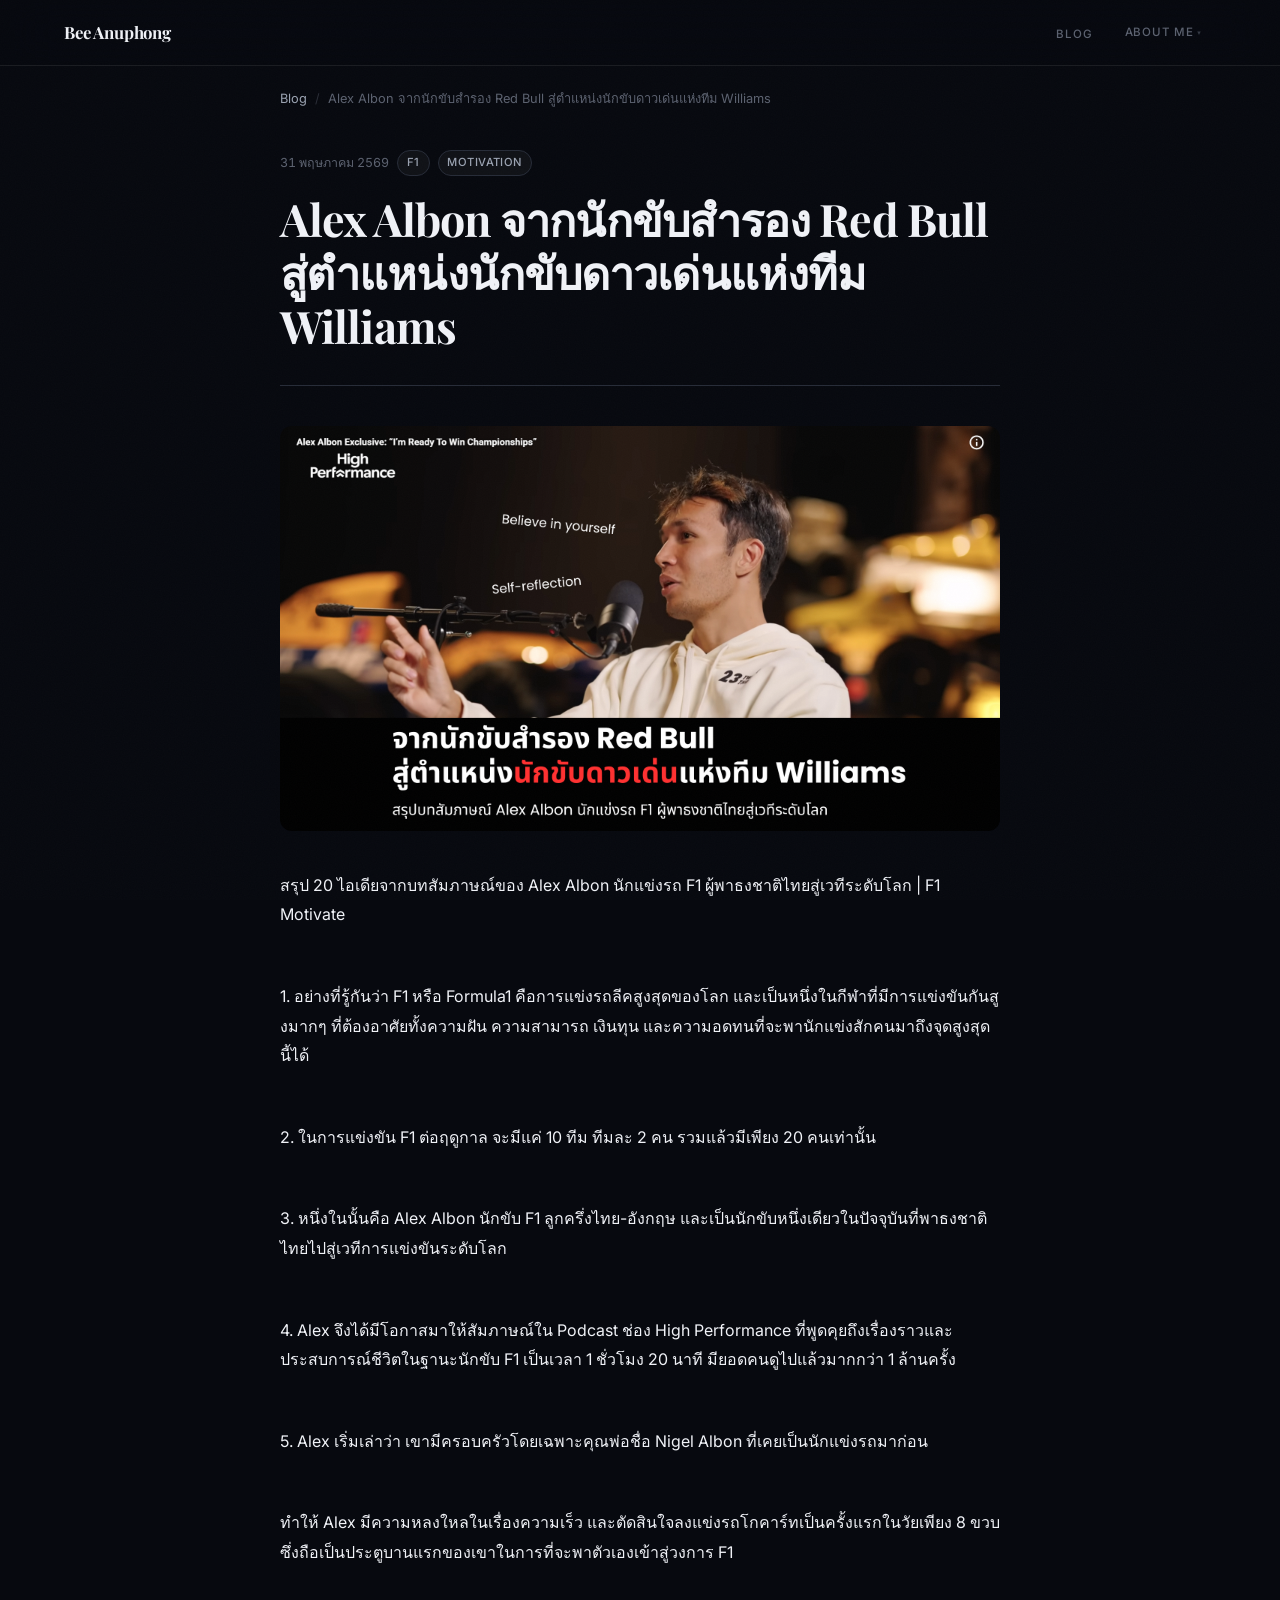
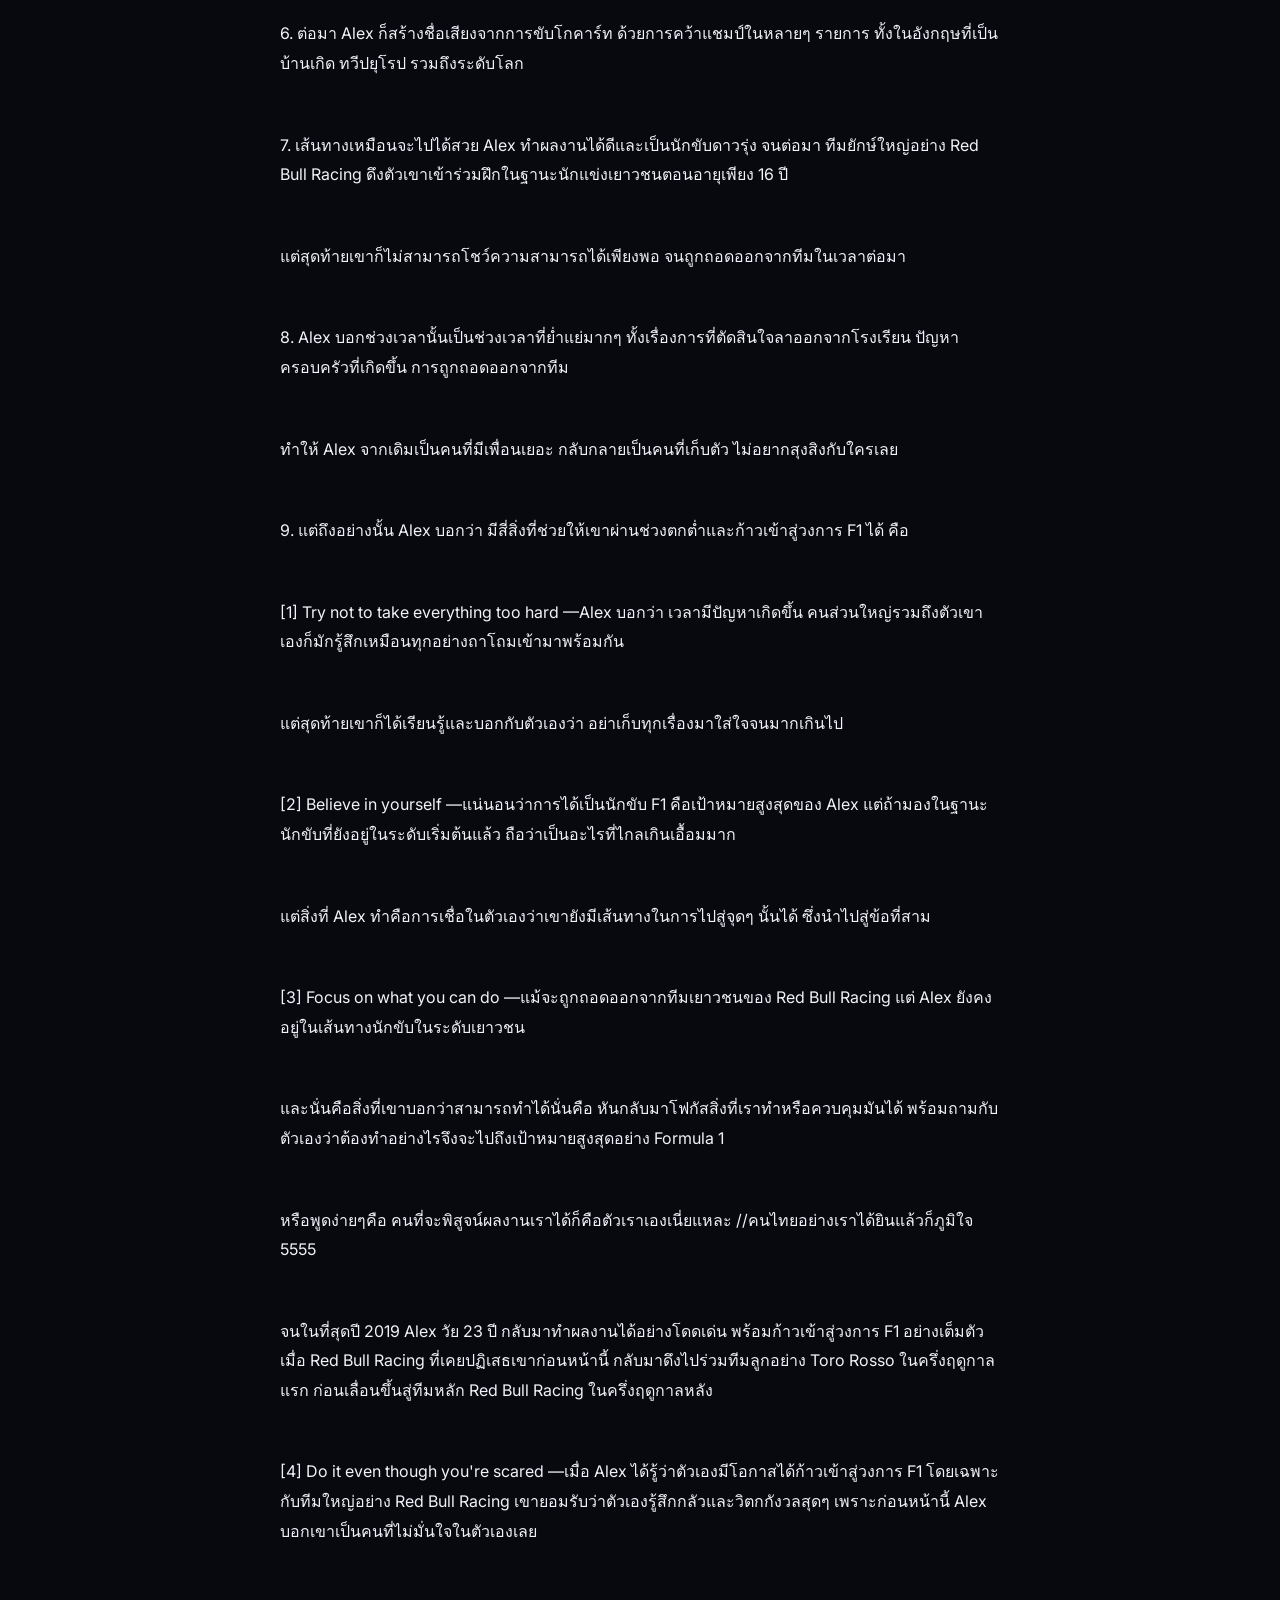
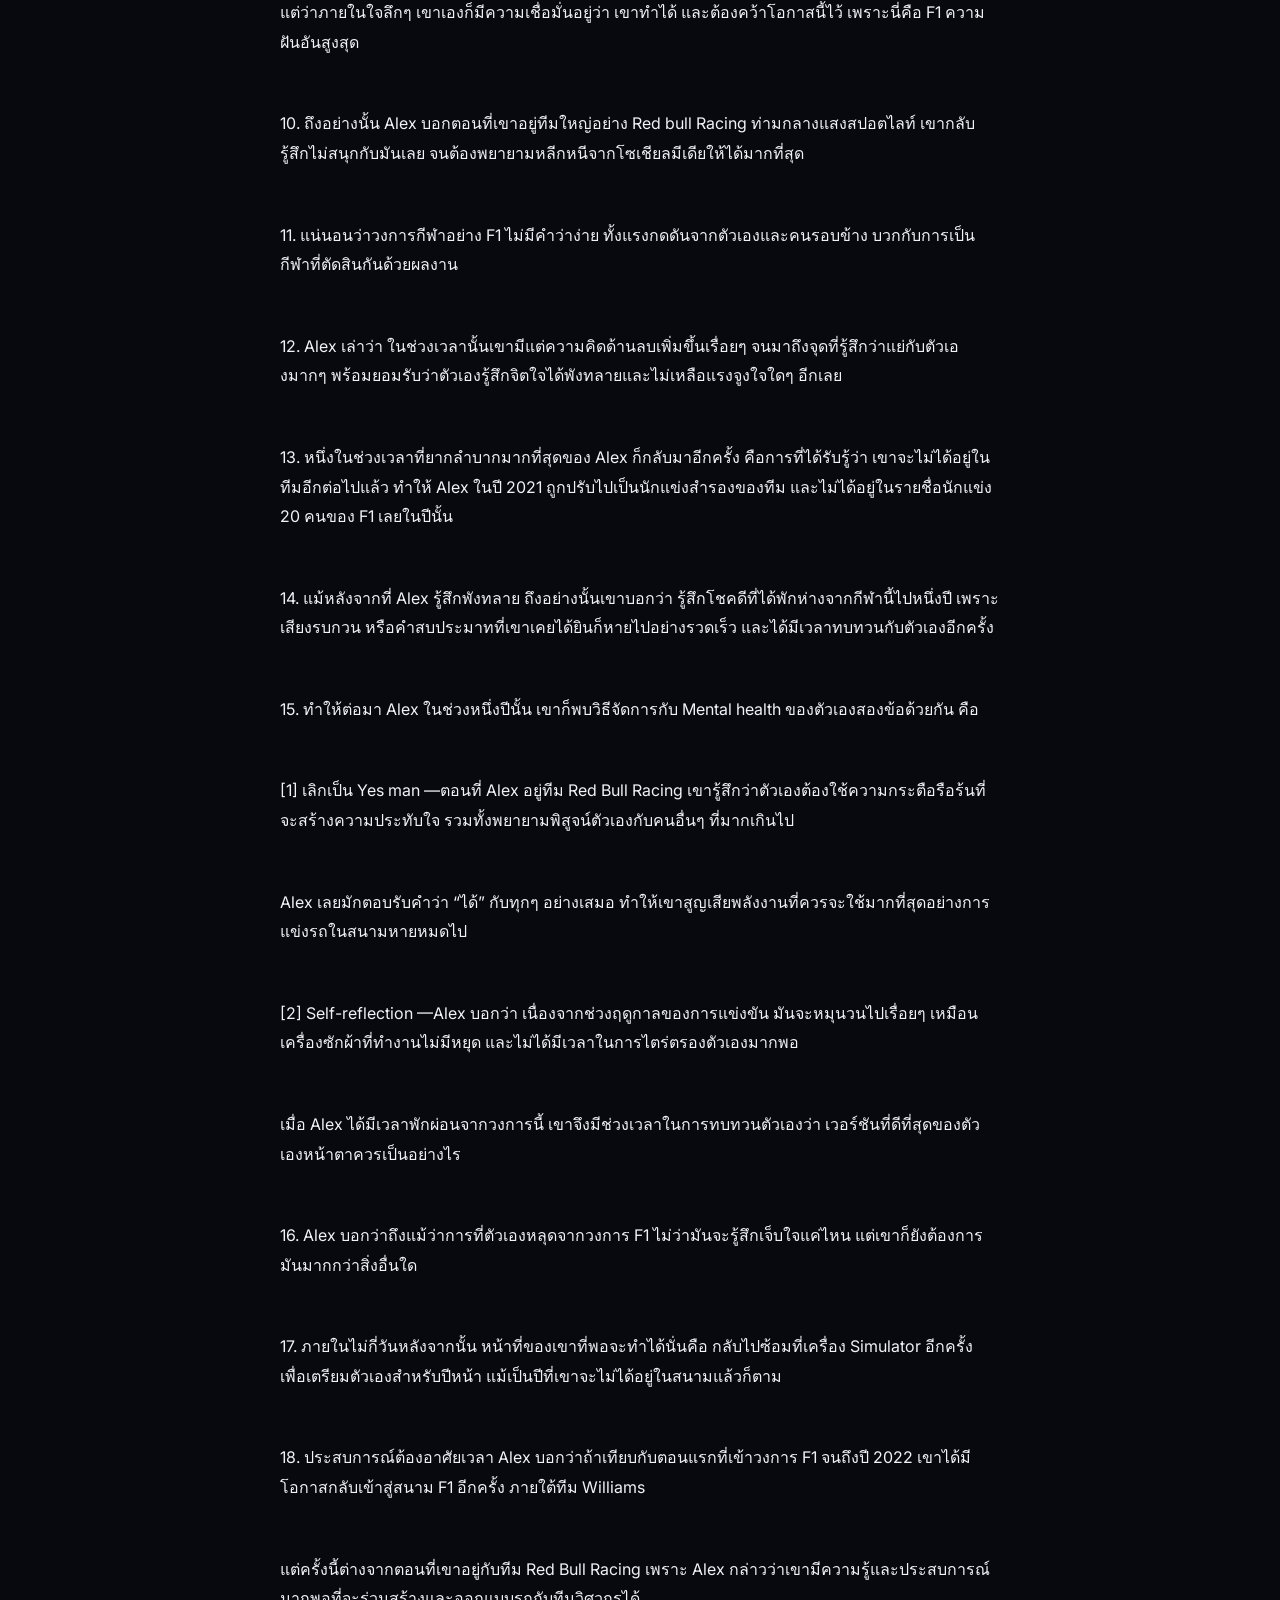
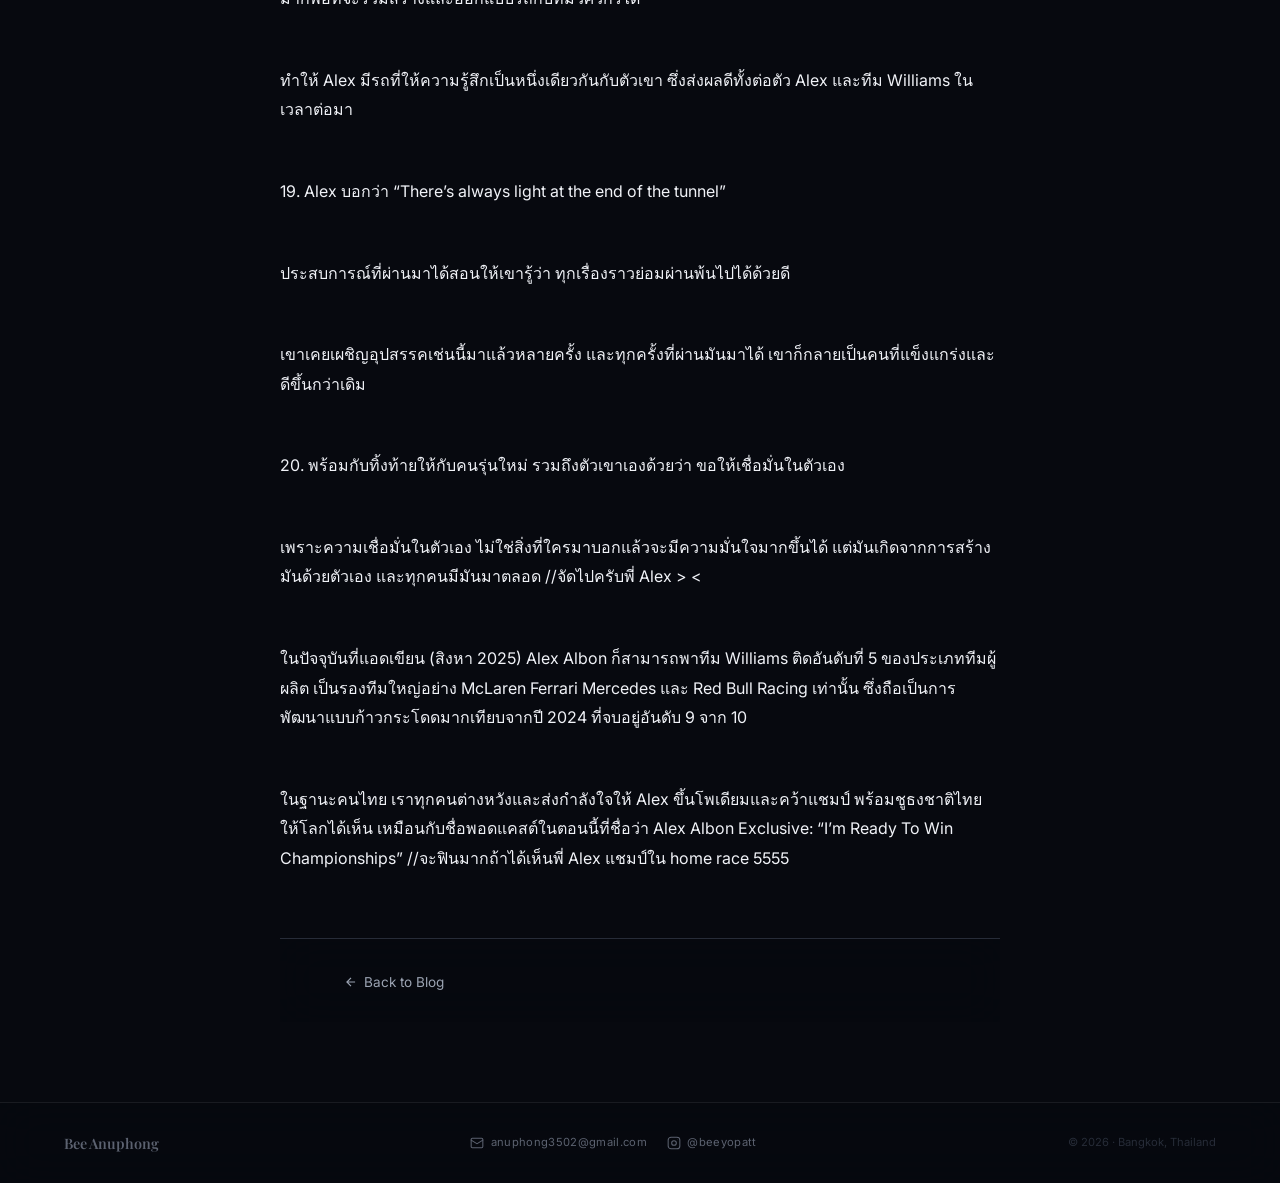
==== blog/alex-f1-motivation/index.html @ 3aa3c9b5 "Fix pull quote blocks missing from static blog pages (#116) build.js renderBlocks() had no 'pullquot" ====
<!DOCTYPE html>
<html lang="th">
<head>
<meta charset="UTF-8">
<meta name="viewport" content="width=device-width, initial-scale=1.0">
<title>Alex Albon จากนักขับสำรอง Red Bull สู่ตำแหน่งนักขับดาวเด่นแห่งทีม Williams — Bee Anuphong</title>
<link rel="canonical" href="https://beeanuphong.com/blog/alex-f1-motivation/">
<meta name="description" content="สรุป 20 ไอเดียจากบทสัมภาษณ์ของ Alex Albon นักแข่งรถ F1 ผู้พาธงชาติไทยสู่เวทีระดับโลก | F1 Motivate">
<meta name="author" content="Bee Anuphong">
<link rel="icon" type="image/svg+xml" href="../../favicon.svg">
<!-- Open Graph -->
<meta property="og:type" content="article">
<meta property="og:title" content="Alex Albon จากนักขับสำรอง Red Bull สู่ตำแหน่งนักขับดาวเด่นแห่งทีม Williams">
<meta property="og:description" content="สรุป 20 ไอเดียจากบทสัมภาษณ์ของ Alex Albon นักแข่งรถ F1 ผู้พาธงชาติไทยสู่เวทีระดับโลก | F1 Motivate">
<meta property="og:image" content="https://beeanuphong.com/images/blog/blog-mpy5514upgb9.png">
<meta property="og:url" content="https://beeanuphong.com/blog/alex-f1-motivation/">
<meta property="og:locale" content="th_TH">
<meta property="article:published_time" content="2026-05-31T14:29:37.810Z">
<meta property="article:modified_time" content="2026-06-03T15:24:00.334Z">
<!-- Twitter Card -->
<meta name="twitter:card" content="summary_large_image">
<meta name="twitter:title" content="Alex Albon จากนักขับสำรอง Red Bull สู่ตำแหน่งนักขับดาวเด่นแห่งทีม Williams">
<meta name="twitter:description" content="สรุป 20 ไอเดียจากบทสัมภาษณ์ของ Alex Albon นักแข่งรถ F1 ผู้พาธงชาติไทยสู่เวทีระดับโลก | F1 Motivate">
<meta name="twitter:image" content="https://beeanuphong.com/images/blog/blog-mpy5514upgb9.png">
<!-- Fonts -->
<link rel="preconnect" href="https://fonts.googleapis.com">
<link rel="preconnect" href="https://fonts.gstatic.com" crossorigin>
<link href="https://fonts.googleapis.com/css2?family=Playfair+Display:ital,wght@0,600;0,700;1,600&family=Inter:wght@300;400;500;600;700&display=swap" rel="stylesheet">
<link rel="stylesheet" href="../../style.css">
<style>
#post-page { min-height: calc(100vh - 66px); padding: 5.5rem 2rem 5rem; }
.post-wrap { max-width: 720px; margin: 0 auto; }
.post-breadcrumb { display:flex; align-items:center; gap:0.5rem; margin-bottom:2.5rem; font-size:0.8rem; color:var(--muted); min-width:0; }
.post-breadcrumb a { color:var(--sub); text-decoration:none; transition:color 0.2s; white-space:nowrap; }
.post-breadcrumb a:hover { color:var(--text); }
.post-breadcrumb-sep { opacity:0.4; flex-shrink:0; }
.post-breadcrumb > span:not(.post-breadcrumb-sep) { overflow:hidden; text-overflow:ellipsis; white-space:nowrap; min-width:0; }
.post-header { margin-bottom:2.5rem; }
.post-meta-row { display:flex; align-items:center; flex-wrap:wrap; gap:0.5rem; margin-bottom:1rem; }
.post-date { font-size:0.78rem; color:var(--muted); font-variant-numeric:tabular-nums; }
.post-tag { display:inline-block; font-size:0.7rem; font-weight:500; padding:0.15rem 0.55rem; border-radius:100px; background:var(--glass); border:1px solid var(--dim); color:var(--sub); letter-spacing:0.04em; text-transform:uppercase; }
.post-title { font-family:var(--serif); font-size:clamp(1.8rem,5vw,2.8rem); font-weight:700; color:var(--text); letter-spacing:-0.02em; line-height:1.2; }
.post-header-divider { margin-top:2rem; height:1px; background:var(--dim); }
.post-body { font-size:1rem; line-height:1.85; color:var(--text); }
.post-body > * + * { margin-top:1.4em; }
.post-body h1 { font-family:var(--serif); font-size:clamp(1.9rem,5vw,2.4rem); font-weight:700; color:var(--text); letter-spacing:-0.03em; line-height:1.2; margin-top:2.5em; }
.post-body h2 { font-family:var(--serif); font-size:1.6rem; font-weight:700; color:var(--text); letter-spacing:-0.02em; line-height:1.25; margin-top:2.5em; }
.post-body h3 { font-family:var(--serif); font-size:1.25rem; font-weight:600; color:var(--text); letter-spacing:-0.01em; line-height:1.3; margin-top:2em; }
.post-body h4 { font-family:var(--sans); font-size:0.8rem; font-weight:600; color:var(--sub); text-transform:uppercase; letter-spacing:0.08em; margin-top:1.8em; }
.post-body p { color:var(--text); }
.post-body a { color:var(--teal); text-decoration:underline; text-underline-offset:3px; }
.post-body a:hover { color:var(--text); }
.post-body strong,.post-body b { font-weight:600; color:var(--text); }
.post-body em,.post-body i { font-style:italic; color:var(--sub); }
.post-body code { font-family:'Courier New','Fira Code',monospace; font-size:0.85em; padding:0.15em 0.4em; border-radius:4px; background:rgba(255,255,255,0.07); color:var(--teal); border:1px solid var(--dim); }
.post-body ul,.post-body ol { padding-left:1.6em; color:var(--text); }
.post-body li+li { margin-top:0.35em; }
.post-body ul li { list-style:disc; }
.post-body ol li { list-style:decimal; }
.post-body blockquote { border-left:3px solid var(--text); padding:0.25rem 0 0.25rem 1rem; margin:1em 0; color:var(--text); font-style:normal; font-size:1.05rem; background:transparent; }
.post-body blockquote p { margin:0; }
.post-body blockquote cite { display:block; margin-top:0.4rem; font-size:0.82rem; font-style:italic; color:var(--muted); }
.post-body pre { background:rgba(255,255,255,0.05); border:none; border-radius:4px; padding:14px 16px; overflow-x:auto; margin:1em 0; }
.post-body pre code { background:none; border:none; padding:0; font-family:'SF Mono','Monaco','Menlo','Consolas','Courier New',monospace; font-size:0.875rem; line-height:1.55; color:#e6edf3; }
.post-body hr.post-delimiter { border:none; text-align:center; margin:2.5em 0; color:var(--muted); }
.post-body hr.post-delimiter::before { content:'* * *'; letter-spacing:0.5em; font-size:1rem; }
.post-checklist { list-style:none; padding-left:0; }
.post-checklist li { display:flex; align-items:flex-start; gap:0.6rem; padding:0.2rem 0; }
.post-check-box { width:15px; height:15px; border:1.5px solid var(--dim); border-radius:3px; flex-shrink:0; margin-top:0.22em; display:inline-block; background:transparent; }
.post-check-box.checked { background:var(--teal); border-color:var(--teal); background-image:url("data:image/svg+xml,%3Csvg xmlns='http://www.w3.org/2000/svg' viewBox='0 0 16 16'%3E%3Cpath d='M3 8l4 4 6-8' stroke='%2307090F' stroke-width='2.2' fill='none' stroke-linecap='round' stroke-linejoin='round'/%3E%3C/svg%3E"); background-size:contain; }
.post-checklist li.done > span:last-child { text-decoration:line-through; color:var(--muted); }
.post-table-wrap { overflow-x:auto; border-radius:var(--rs); border:1px solid var(--dim); margin:1em 0; }
.post-table { border-collapse:collapse; width:100%; }
.post-table th,.post-table td { padding:0.5rem 0.85rem; border:1px solid var(--dim); color:var(--text); font-size:0.9rem; }
.post-table th { background:rgba(255,255,255,0.04); font-weight:600; color:var(--sub); text-align:left; }
.post-body figure { margin:1.75em 0; }
.post-image img { width:100%; border-radius:var(--rs); display:block; }
.post-image.with-border img { border:1px solid var(--dim); }
.post-image.with-bg { padding:1rem; background:rgba(255,255,255,0.03); border-radius:var(--r); }
.post-image.stretched img { width:calc(100% + 4rem); margin-left:-2rem; border-radius:0; }
.post-image figcaption,.post-embed figcaption { text-align:center; font-size:0.8rem; color:var(--muted); margin-top:0.5rem; font-style:italic; }
.post-embed { text-align:center; }
.post-embed iframe { max-width:100%; border-radius:var(--rs); }
.post-callout { padding:0.85rem 1rem 0.85rem 1.25rem; background:rgba(232,148,58,0.06); border:1px solid rgba(232,148,58,0.2); border-radius:var(--rs); border-left:3px solid var(--amber); margin:1em 0; }
.post-callout-title { color:var(--amber); display:block; margin-bottom:0.3rem; font-size:0.9rem; font-weight:600; }
.post-callout p { margin:0; color:var(--text); }
.post-callout-notion { display:flex; gap:12px; align-items:flex-start; background:rgba(255,255,255,0.04); border-radius:4px; padding:14px 16px; margin:1em 0; }
.post-callout-notion__emoji { font-size:1.25rem; line-height:1.6; flex-shrink:0; min-width:1.5em; text-align:center; }
.post-callout-notion__text { flex:1; color:var(--text); line-height:1.6; min-width:0; word-break:break-word; }
.post-callout-notion__text p:first-child { margin-top:0; }
.post-callout-notion__text p:last-child { margin-bottom:0; }
.post-attaches { display:flex; align-items:center; gap:0.85rem; padding:0.75rem 1rem; background:var(--glass2); border:1px solid var(--dim); border-radius:var(--rs); text-decoration:none; transition:border-color 0.2s; }
.post-attaches:hover { border-color:var(--teal); }
.post-attaches-icon { font-size:1.4rem; flex-shrink:0; }
.post-attaches-info { flex:1; min-width:0; }
.post-attaches-name { color:var(--text); font-size:0.9rem; font-weight:500; white-space:nowrap; overflow:hidden; text-overflow:ellipsis; }
.post-attaches-size { color:var(--muted); font-size:0.75rem; }
.post-pullquote { text-align:center; margin:2.5em 0; }
.post-pullquote p { font-family:var(--serif); font-size:clamp(1.9rem,5vw,2.4rem); font-weight:700; letter-spacing:-0.03em; line-height:1.2; color:var(--text); margin:0; }
.post-pullquote cite { display:block; margin-top:0.75rem; font-size:0.85rem; font-style:normal; color:var(--sub); letter-spacing:0.03em; }
mark { background:rgba(255,220,50,0.22); border-radius:2px; color:var(--text); padding:0.05em 0.2em; }
body.font-serif .post-title,body.font-serif .post-body,body.font-serif .post-body p,body.font-serif .post-body li { font-family:var(--serif); }
body.font-mono .post-title,body.font-mono .post-body,body.font-mono .post-body p,body.font-mono .post-body li { font-family:'Courier New','Fira Code',monospace; letter-spacing:-0.01em; }
body.small-text .post-body { font-size:0.9rem; line-height:1.7; }
body.full-width .post-wrap { max-width:1080px; }
.btn-edit-post { display:none; align-items:center; gap:0.35rem; padding:0.35rem 0.75rem; border-radius:var(--rs); background:var(--glass2); border:1px solid var(--gb); color:var(--sub); font-size:0.75rem; font-weight:500; text-decoration:none; transition:background 0.2s,color 0.2s; margin-left:auto; flex-shrink:0; }
.btn-edit-post.visible { display:inline-flex; }
.btn-edit-post:hover { background:var(--gbhi); color:var(--text); }
.post-footer { margin-top:4rem; padding-top:2rem; border-top:1px solid var(--dim); display:flex; align-items:center; justify-content:space-between; flex-wrap:wrap; gap:1rem; }
.post-footer-back { display:inline-flex; align-items:center; gap:0.4rem; font-size:0.85rem; color:var(--sub); text-decoration:none; transition:color 0.2s; }
.post-footer-back:hover { color:var(--text); }
.post-cover-img { width:100%; border-radius:var(--r,8px); margin-bottom:2.5rem; display:block; aspect-ratio:16/9; object-fit:cover; }
</style>
<script type="application/ld+json">{"@context":"https://schema.org","@type":"BlogPosting","headline":"Alex Albon จากนักขับสำรอง Red Bull สู่ตำแหน่งนักขับดาวเด่นแห่งทีม Williams","description":"สรุป 20 ไอเดียจากบทสัมภาษณ์ของ Alex Albon นักแข่งรถ F1 ผู้พาธงชาติไทยสู่เวทีระดับโลก | F1 Motivate","image":"https://beeanuphong.com/images/blog/blog-mpy5514upgb9.png","datePublished":"2026-05-31T14:29:37.810Z","dateModified":"2026-06-03T15:24:00.334Z","author":{"@type":"Person","name":"Bee Anuphong","url":"https://beeanuphong.com"},"publisher":{"@type":"Person","name":"Bee Anuphong"},"url":"https://beeanuphong.com/blog/alex-f1-motivation/","inLanguage":"th"}</script>
</head>
<body>

<button id="back-to-top" onclick="window.scrollTo({top:0,behavior:'smooth'})" aria-label="Back to top">↑</button>
<div id="scroll-progress"></div>

<nav>
  <a href="../../index.html" class="nav-brand">Bee Anuphong</a>
  <ul class="nav-menu">
    <li><a href="../../blog.html">Blog</a></li>
    <li class="nav-has-dropdown">
      <a href="../../about.html">About Me</a>
      <ul class="nav-dropdown">
        <li><a href="../../about.html#profile">Profile</a></li>
        <li><a href="../../about.html#experience">Experience</a></li>
        <li><a href="../../about.html#volunteering">Activities</a></li>
        <li><a href="../../about.html#education">Education</a></li>
        <li><a href="../../about.html#certifications">Certifications</a></li>
        <li><a href="../../about.html#contact">Contact</a></li>
      </ul>
    </li>
  </ul>
  <button class="nav-hamburger" id="hamburger" aria-label="Toggle menu">
    <span></span><span></span><span></span>
  </button>
</nav>

<nav class="nav-drawer" id="drawer">
  <a href="../../blog.html">Blog</a>
  <div class="drawer-divider"><span>About Me</span></div>
  <a href="../../about.html#profile" class="drawer-sub">Profile</a>
  <a href="../../about.html#experience" class="drawer-sub">Experience</a>
  <a href="../../about.html#volunteering" class="drawer-sub">Activities</a>
  <a href="../../about.html#education" class="drawer-sub">Education</a>
  <a href="../../about.html#certifications" class="drawer-sub">Certifications</a>
  <a href="../../about.html#contact" class="drawer-sub">Contact</a>
</nav>

<section id="post-page">
  <div class="post-wrap">
    <div class="post-breadcrumb">
      <a href="../../blog.html">Blog</a>
      <span class="post-breadcrumb-sep">/</span>
      <span>Alex Albon จากนักขับสำรอง Red Bull สู่ตำแหน่งนักขับดาวเด่นแห่งทีม Williams</span>
      <a href="../../editor.html?id=mptvlwnmb5dk" class="btn-edit-post"><svg width="12" height="12" viewBox="0 0 24 24" fill="none" stroke="currentColor" stroke-width="2"><path d="M11 4H4a2 2 0 0 0-2 2v14a2 2 0 0 0 2 2h14a2 2 0 0 0 2-2v-7"/><path d="M18.5 2.5a2.121 2.121 0 0 1 3 3L12 15l-4 1 1-4 9.5-9.5z"/></svg>Edit</a>
    </div>
    <header class="post-header">
      <div class="post-meta-row">
        <time class="post-date" datetime="2026-05-31T14:29:37.810Z">31 พฤษภาคม 2569</time>
        <span class="post-tag">F1</span><span class="post-tag">Motivation</span>
      </div>
      <h1 class="post-title">Alex Albon จากนักขับสำรอง Red Bull สู่ตำแหน่งนักขับดาวเด่นแห่งทีม Williams</h1>
      <div class="post-header-divider"></div>
    </header>
    <img class="post-cover-img" src="../../images/blog/blog-mpy5514upgb9.png" alt="Alex Albon จากนักขับสำรอง Red Bull สู่ตำแหน่งนักขับดาวเด่นแห่งทีม Williams" loading="eager">
    <article class="post-body">
      <p>สรุป 20 ไอเดียจากบทสัมภาษณ์ของ Alex Albon นักแข่งรถ F1 ผู้พาธงชาติไทยสู่เวทีระดับโลก | F1 Motivate<br><br></p>
<p>1. อย่างที่รู้กันว่า F1 หรือ Formula1 คือการแข่งรถลีคสูงสุดของโลก และเป็นหนึ่งในกีฬาที่มีการแข่งขันกันสูงมากๆ ที่ต้องอาศัยทั้งความฝัน ความสามารถ เงินทุน และความอดทนที่จะพานักแข่งสักคนมาถึงจุดสูงสุดนี้ได้<br><br></p>
<p>2. ในการแข่งขัน F1 ต่อฤดูกาล จะมีแค่ 10 ทีม ทีมละ 2 คน รวมแล้วมีเพียง 20 คนเท่านั้น <br><br></p>
<p>3. หนึ่งในนั้นคือ Alex Albon นักขับ F1 ลูกครึ่งไทย-อังกฤษ และเป็นนักขับหนึ่งเดียวในปัจจุบันที่พาธงชาติไทยไปสู่เวทีการแข่งขันระดับโลก<br><br></p>
<p>4. Alex จึงได้มีโอกาสมาให้สัมภาษณ์ใน Podcast ช่อง High Performance ที่พูดคุยถึงเรื่องราวและประสบการณ์ชีวิตในฐานะนักขับ F1 เป็นเวลา 1 ชั่วโมง 20 นาที มียอดคนดูไปแล้วมากกว่า 1 ล้านครั้ง<br><br></p>
<p>5. Alex เริ่มเล่าว่า เขามีครอบครัวโดยเฉพาะคุณพ่อชื่อ Nigel Albon ที่เคยเป็นนักแข่งรถมาก่อน <br><br></p>
<p>ทำให้ Alex มีความหลงใหลในเรื่องความเร็ว และตัดสินใจลงแข่งรถโกคาร์ทเป็นครั้งแรกในวัยเพียง 8 ขวบ ซึ่งถือเป็นประตูบานแรกของเขาในการที่จะพาตัวเองเข้าสู่วงการ F1 <br><br></p>
<p>6. ต่อมา Alex ก็สร้างชื่อเสียงจากการขับโกคาร์ท ด้วยการคว้าแชมป์ในหลายๆ รายการ ทั้งในอังกฤษที่เป็นบ้านเกิด ทวีปยุโรป รวมถึงระดับโลก<br><br></p>
<p>7. เส้นทางเหมือนจะไปได้สวย Alex ทำผลงานได้ดีและเป็นนักขับดาวรุ่ง จนต่อมา ทีมยักษ์ใหญ่อย่าง Red Bull Racing ดึงตัวเขาเข้าร่วมฝึกในฐานะนักแข่งเยาวชนตอนอายุเพียง 16 ปี <br><br></p>
<p>แต่สุดท้ายเขาก็ไม่สามารถโชว์ความสามารถได้เพียงพอ จนถูกถอดออกจากทีมในเวลาต่อมา <br><br></p>
<p>8. Alex บอกช่วงเวลานั้นเป็นช่วงเวลาที่ย่ำแย่มากๆ ทั้งเรื่องการที่ตัดสินใจลาออกจากโรงเรียน ปัญหาครอบครัวที่เกิดขึ้น การถูกถอดออกจากทีม <br><br></p>
<p>ทำให้ Alex จากเดิมเป็นคนที่มีเพื่อนเยอะ กลับกลายเป็นคนที่เก็บตัว ไม่อยากสุงสิงกับใครเลย<br><br></p>
<p>9. แต่ถึงอย่างนั้น Alex บอกว่า มีสี่สิ่งที่ช่วยให้เขาผ่านช่วงตกต่ำและก้าวเข้าสู่วงการ F1 ได้ คือ<br><br></p>
<p>[1] Try not to take everything too hard —Alex บอกว่า เวลามีปัญหาเกิดขึ้น คนส่วนใหญ่รวมถึงตัวเขาเองก็มักรู้สึกเหมือนทุกอย่างถาโถมเข้ามาพร้อมกัน <br><br></p>
<p>แต่สุดท้ายเขาก็ได้เรียนรู้และบอกกับตัวเองว่า อย่าเก็บทุกเรื่องมาใส่ใจจนมากเกินไป <br><br></p>
<p>[2] Believe in yourself —แน่นอนว่าการได้เป็นนักขับ F1 คือเป้าหมายสูงสุดของ Alex แต่ถ้ามองในฐานะนักขับที่ยังอยู่ในระดับเริ่มต้นแล้ว ถือว่าเป็นอะไรที่ไกลเกินเอื้อมมาก <br><br></p>
<p>แต่สิ่งที่ Alex ทำคือการเชื่อในตัวเองว่าเขายังมีเส้นทางในการไปสู่จุดๆ นั้นได้ ซึ่งนำไปสู่ข้อที่สาม<br><br></p>
<p>[3] Focus on what you can do —แม้จะถูกถอดออกจากทีมเยาวชนของ Red Bull Racing แต่ Alex ยังคงอยู่ในเส้นทางนักขับในระดับเยาวชน <br><br></p>
<p>และนั่นคือสิ่งที่เขาบอกว่าสามารถทำได้นั่นคือ หันกลับมาโฟกัสสิ่งที่เราทำหรือควบคุมมันได้ พร้อมถามกับตัวเองว่าต้องทำอย่างไรจึงจะไปถึงเป้าหมายสูงสุดอย่าง Formula 1 <br><br></p>
<p>หรือพูดง่ายๆคือ คนที่จะพิสูจน์ผลงานเราได้ก็คือตัวเราเองเนี่ยแหละ //คนไทยอย่างเราได้ยินแล้วก็ภูมิใจ 5555<br><br></p>
<p>จนในที่สุดปี 2019 Alex วัย 23 ปี กลับมาทำผลงานได้อย่างโดดเด่น พร้อมก้าวเข้าสู่วงการ F1 อย่างเต็มตัว เมื่อ Red Bull Racing ที่เคยปฏิเสธเขาก่อนหน้านี้ กลับมาดึงไปร่วมทีมลูกอย่าง Toro Rosso ในครึ่งฤดูกาลแรก ก่อนเลื่อนขึ้นสู่ทีมหลัก Red Bull Racing ในครึ่งฤดูกาลหลัง<br><br></p>
<p>[4] Do it even though you're scared —เมื่อ Alex ได้รู้ว่าตัวเองมีโอกาสได้ก้าวเข้าสู่วงการ F1 โดยเฉพาะกับทีมใหญ่อย่าง Red Bull Racing เขายอมรับว่าตัวเองรู้สึกกลัวและวิตกกังวลสุดๆ เพราะก่อนหน้านี้ Alex บอกเขาเป็นคนที่ไม่มั่นใจในตัวเองเลย <br><br></p>
<p>แต่ว่าภายในใจลึกๆ เขาเองก็มีความเชื่อมั่นอยู่ว่า เขาทำได้ และต้องคว้าโอกาสนี้ไว้ เพราะนี่คือ F1 ความฝันอันสูงสุด<br><br></p>
<p>10. ถึงอย่างนั้น Alex บอกตอนที่เขาอยู่ทีมใหญ่อย่าง Red bull Racing ท่ามกลางแสงสปอตไลท์ เขากลับรู้สึกไม่สนุกกับมันเลย จนต้องพยายามหลีกหนีจากโซเชียลมีเดียให้ได้มากที่สุด<br><br></p>
<p>11. แน่นอนว่าวงการกีฬาอย่าง F1 ไม่มีคำว่าง่าย ทั้งแรงกดดันจากตัวเองและคนรอบข้าง บวกกับการเป็นกีฬาที่ตัดสินกันด้วยผลงาน <br><br></p>
<p>12. Alex เล่าว่า ในช่วงเวลานั้นเขามีแต่ความคิดด้านลบเพิ่มขึ้นเรื่อยๆ จนมาถึงจุดที่รู้สึกว่าแย่กับตัวเองมากๆ พร้อมยอมรับว่าตัวเองรู้สึกจิตใจได้พังทลายและไม่เหลือแรงจูงใจใดๆ อีกเลย<br><br></p>
<p>13. หนึ่งในช่วงเวลาที่ยากลำบากมากที่สุดของ Alex ก็กลับมาอีกครั้ง คือการที่ได้รับรู้ว่า เขาจะไม่ได้อยู่ในทีมอีกต่อไปแล้ว ทำให้ Alex ในปี 2021 ถูกปรับไปเป็นนักแข่งสำรองของทีม และไม่ได้อยู่ในรายชื่อนักแข่ง 20 คนของ F1 เลยในปีนั้น<br><br></p>
<p>14. แม้หลังจากที่ Alex รู้สึกพังทลาย ถึงอย่างนั้นเขาบอกว่า รู้สึกโชคดีที่ได้พักห่างจากกีฬานี้ไปหนึ่งปี เพราะเสียงรบกวน หรือคำสบประมาทที่เขาเคยได้ยินก็หายไปอย่างรวดเร็ว และได้มีเวลาทบทวนกับตัวเองอีกครั้ง<br><br></p>
<p>15. ทำให้ต่อมา Alex ในช่วงหนึ่งปีนั้น เขาก็พบวิธีจัดการกับ Mental health ของตัวเองสองข้อด้วยกัน คือ <br><br></p>
<p>[1] เลิกเป็น Yes man —ตอนที่ Alex อยู่ทีม Red Bull Racing เขารู้สึกว่าตัวเองต้องใช้ความกระตือรือร้นที่จะสร้างความประทับใจ รวมทั้งพยายามพิสูจน์ตัวเองกับคนอื่นๆ ที่มากเกินไป <br><br></p>
<p>Alex เลยมักตอบรับคำว่า “ได้” กับทุกๆ อย่างเสมอ ทำให้เขาสูญเสียพลังงานที่ควรจะใช้มากที่สุดอย่างการแข่งรถในสนามหายหมดไป<br><br></p>
<p>[2] Self-reflection  —Alex บอกว่า เนื่องจากช่วงฤดูกาลของการแข่งขัน มันจะหมุนวนไปเรื่อยๆ เหมือนเครื่องซักผ้าที่ทำงานไม่มีหยุด และไม่ได้มีเวลาในการไตร่ตรองตัวเองมากพอ <br><br></p>
<p>เมื่อ Alex ได้มีเวลาพักผ่อนจากวงการนี้ เขาจึงมีช่วงเวลาในการทบทวนตัวเองว่า เวอร์ชันที่ดีที่สุดของตัวเองหน้าตาควรเป็นอย่างไร<br><br></p>
<p>16. Alex บอกว่าถึงแม้ว่าการที่ตัวเองหลุดจากวงการ F1 ไม่ว่ามันจะรู้สึกเจ็บใจแค่ไหน แต่เขาก็ยังต้องการมันมากกว่าสิ่งอื่นใด<br><br></p>
<p>17. ภายในไม่กี่วันหลังจากนั้น หน้าที่ของเขาที่พอจะทำได้นั่นคือ กลับไปซ้อมที่เครื่อง Simulator อีกครั้ง เพื่อเตรียมตัวเองสำหรับปีหน้า แม้เป็นปีที่เขาจะไม่ได้อยู่ในสนามแล้วก็ตาม<br><br></p>
<p>18. ประสบการณ์ต้องอาศัยเวลา Alex บอกว่าถ้าเทียบกับตอนแรกที่เข้าวงการ F1 จนถึงปี 2022 เขาได้มีโอกาสกลับเข้าสู่สนาม F1 อีกครั้ง ภายใต้ทีม Williams <br><br></p>
<p>แต่ครั้งนี้ต่างจากตอนที่เขาอยู่กับทีม Red Bull Racing เพราะ Alex กล่าวว่าเขามีความรู้และประสบการณ์มากพอที่จะร่วมสร้างและออกแบบรถกับทีมวิศวกรได้ <br><br></p>
<p>ทำให้ Alex มีรถที่ให้ความรู้สึกเป็นหนึ่งเดียวกันกับตัวเขา ซึ่งส่งผลดีทั้งต่อตัว Alex และทีม Williams ในเวลาต่อมา<br><br></p>
<p>19. Alex บอกว่า “There’s always light at the end of the tunnel”<br><br></p>
<p>ประสบการณ์ที่ผ่านมาได้สอนให้เขารู้ว่า ทุกเรื่องราวย่อมผ่านพ้นไปได้ด้วยดี <br><br></p>
<p>เขาเคยเผชิญอุปสรรคเช่นนี้มาแล้วหลายครั้ง และทุกครั้งที่ผ่านมันมาได้ เขาก็กลายเป็นคนที่แข็งแกร่งและดีขึ้นกว่าเดิม<br><br></p>
<p>20. พร้อมกับทิ้งท้ายให้กับคนรุ่นใหม่ รวมถึงตัวเขาเองด้วยว่า ขอให้เชื่อมั่นในตัวเอง <br><br></p>
<p>เพราะความเชื่อมั่นในตัวเอง ไม่ใช่สิ่งที่ใครมาบอกแล้วจะมีความมั่นใจมากขึ้นได้ แต่มันเกิดจากการสร้างมันด้วยตัวเอง และทุกคนมีมันมาตลอด //จัดไปครับพี่ Alex &gt; &lt;<br><br></p>
<p>ในปัจจุบันที่แอดเขียน (สิงหา 2025) Alex Albon ก็สามารถพาทีม Williams ติดอันดับที่ 5 ของประเภททีมผู้ผลิต เป็นรองทีมใหญ่อย่าง McLaren Ferrari Mercedes และ Red Bull Racing เท่านั้น ซึ่งถือเป็นการพัฒนาแบบก้าวกระโดดมากเทียบจากปี 2024 ที่จบอยู่อันดับ 9 จาก 10 <br><br></p>
<p>ในฐานะคนไทย เราทุกคนต่างหวังและส่งกำลังใจให้ Alex ขึ้นโพเดียมและคว้าแชมป์ พร้อมชูธงชาติไทยให้โลกได้เห็น เหมือนกับชื่อพอดแคสต์ในตอนนี้ที่ชื่อว่า Alex Albon Exclusive: “I’m Ready To Win Championships” //จะฟินมากถ้าได้เห็นพี่ Alex แชมป์ใน home race 5555</p>
    </article>
    <footer class="post-footer">
      <a href="../../blog.html" class="post-footer-back">
        <svg width="14" height="14" viewBox="0 0 24 24" fill="none" stroke="currentColor" stroke-width="2"><path d="M19 12H5M12 5l-7 7 7 7"/></svg>Back to Blog
      </a>
    </footer>
  </div>
</section>

<footer>
  <div class="f-brand">Bee Anuphong</div>
  <div class="f-social">
    <a href="mailto:anuphong3502@gmail.com">
      <svg width="14" height="14" viewBox="0 0 24 24" fill="none" stroke="currentColor" stroke-width="1.8" stroke-linecap="round" stroke-linejoin="round"><rect x="2" y="4" width="20" height="16" rx="2"/><path d="m22 7-8.97 5.7a1.94 1.94 0 0 1-2.06 0L2 7"/></svg>
      anuphong3502@gmail.com
    </a>
    <a href="https://www.instagram.com/beeyopatt" target="_blank" rel="noopener">
      <svg width="14" height="14" viewBox="0 0 24 24" fill="none" stroke="currentColor" stroke-width="1.8" stroke-linecap="round" stroke-linejoin="round"><rect x="2" y="2" width="20" height="20" rx="5"/><circle cx="12" cy="12" r="4"/><circle cx="17.5" cy="6.5" r="0.5" fill="currentColor" stroke="none"/></svg>
      @beeyopatt
    </a>
  </div>
  <span class="f-copy">© 2026 · Bangkok, Thailand</span>
</footer>

<script src="../../script.js"></script>
<script>
document.addEventListener('keydown', function(e) {
  if (e.shiftKey && e.code === 'KeyG' && !e.ctrlKey && !e.metaKey && !e.altKey) {
    var tag = document.activeElement && document.activeElement.tagName.toLowerCase();
    var isEditable = document.activeElement && (document.activeElement.isContentEditable || tag === 'input' || tag === 'textarea');
    if (!isEditable) {
      e.preventDefault();
      var btn = document.querySelector('.btn-edit-post');
      if (btn) btn.classList.toggle('visible');
    }
  }
});
</script>
</body>
</html>
---- style.css ----
:root {
  --teal:   #38C9B0;
  --purple: #8B7CF6;
  --amber:  #E8943A;
  --pink:   #E06B8B;
  --teal-glow:   rgba(56,201,176,0.35);
  --purple-glow: rgba(139,124,246,0.35);
  --amber-glow:  rgba(232,148,58,0.35);
  --pink-glow:   rgba(224,107,139,0.35);

  --bg:     #07090F;
  --bg2:    #0A0D16;
  --glass:  rgba(255,255,255,0.035);
  --glass2: rgba(255,255,255,0.06);
  --gb:     rgba(255,255,255,0.08);
  --gbhi:   rgba(255,255,255,0.14);

  --text:   #F0F2F7;
  --sub:    #9BA3B2;
  --muted:  #5C6270;
  --dim:    #272C38;

  --serif: 'Playfair Display', Georgia, serif;
  --sans:  'Inter', system-ui, sans-serif;
  --r:     12px;
  --rs:    8px;
}

*, *::before, *::after { margin: 0; padding: 0; box-sizing: border-box; }
html { scroll-behavior: smooth; }
body {
  font-family: var(--sans);
  background: var(--bg);
  color: var(--text);
  overflow-x: hidden;
  -webkit-font-smoothing: antialiased;
  line-height: 1.7;
  font-size: 15px;
}

/* Film grain overlay */
body::after {
  content: '';
  position: fixed; inset: 0;
  background-image: url("data:image/svg+xml,%3Csvg xmlns='http://www.w3.org/2000/svg' width='300' height='300'%3E%3Cfilter id='n'%3E%3CfeTurbulence type='fractalNoise' baseFrequency='0.85' numOctaves='4' stitchTiles='stitch'/%3E%3C/filter%3E%3Crect width='300' height='300' filter='url(%23n)' opacity='1'/%3E%3C/svg%3E");
  opacity: 0.022;
  pointer-events: none;
  z-index: 9999;
}

::-webkit-scrollbar { width: 3px; }
::-webkit-scrollbar-track { background: var(--bg); }
::-webkit-scrollbar-thumb { background: rgba(255,255,255,0.1); border-radius: 2px; }

/* Back to top button */
#back-to-top {
  position: fixed; bottom: 2rem; right: 2rem; z-index: 490;
  width: 44px; height: 44px; border-radius: 50%;
  background: var(--glass2); border: 1px solid var(--gb);
  backdrop-filter: blur(16px); -webkit-backdrop-filter: blur(16px);
  color: var(--sub); font-size: 1rem; cursor: pointer;
  display: flex; align-items: center; justify-content: center;
  opacity: 0; transform: translateY(12px);
  transition: opacity 0.3s ease, transform 0.3s ease, background 0.2s, color 0.2s;
  pointer-events: none;
}
#back-to-top.visible { opacity: 1; transform: translateY(0); pointer-events: auto; }
#back-to-top:hover { background: var(--gbhi); color: var(--text); }

/* Scroll progress bar */
#scroll-progress {
  position: fixed; top: 0; left: 0; z-index: 9998;
  height: 2px; width: 0%;
  background: linear-gradient(90deg, var(--teal), var(--purple), var(--amber));
  transition: width 0.08s linear;
  pointer-events: none;
}

/* ==============================
   NAV
============================== */
nav {
  position: fixed; top: 0; left: 0; right: 0; z-index: 500;
  height: 66px;
  display: flex; align-items: center; justify-content: space-between;
  padding: 0 4rem;
  background: rgba(7,9,15,0.72);
  backdrop-filter: blur(28px) saturate(180%);
  -webkit-backdrop-filter: blur(28px) saturate(180%);
  border-bottom: 1px solid var(--gb);
}
.nav-brand {
  font-family: var(--serif);
  font-size: 1.05rem; font-weight: 700;
  color: var(--text); letter-spacing: -0.01em;
  text-decoration: none;
}
.nav-menu {
  display: flex; align-items: center; gap: 0.2rem;
  list-style: none;
}
.nav-menu a {
  text-decoration: none;
  font-size: 0.72rem; font-weight: 500;
  letter-spacing: 0.07em; text-transform: uppercase;
  color: var(--muted); padding: 0.5rem 0.9rem;
  border-radius: var(--rs);
  transition: color 0.2s, background 0.2s;
}
.nav-menu a:hover { color: var(--text); background: var(--glass); }
.nav-menu a.active { color: var(--text); background: var(--glass); }

/* Hamburger */
.nav-hamburger {
  display: none;
  flex-direction: column; justify-content: center; align-items: center;
  gap: 5px; width: 40px; height: 40px;
  background: none; border: none; cursor: pointer; padding: 0;
}
.nav-hamburger span {
  display: block; width: 22px; height: 1.5px;
  background: var(--sub); border-radius: 2px;
  transition: transform 0.28s ease, opacity 0.28s ease;
}
.nav-hamburger.open span:nth-child(1) { transform: translateY(6.5px) rotate(45deg); }
.nav-hamburger.open span:nth-child(2) { opacity: 0; transform: scaleX(0); }
.nav-hamburger.open span:nth-child(3) { transform: translateY(-6.5px) rotate(-45deg); }

/* Mobile drawer */
.nav-drawer {
  display: none;
  position: fixed; top: 66px; left: 0; right: 0;
  height: calc(100vh - 66px);
  z-index: 499;
  background: #07090F;
  border-top: 1px solid var(--gb);
  flex-direction: column;
  align-items: center; justify-content: center;
  gap: 0.25rem;
  padding: 2rem 2rem 3rem;
  transform: translateY(-12px); opacity: 0;
  transition: transform 0.3s ease, opacity 0.3s ease;
  pointer-events: none;
  overflow-y: auto;
}
.nav-drawer.open {
  transform: translateY(0); opacity: 1;
  pointer-events: auto;
}
.nav-drawer a {
  text-decoration: none;
  font-size: 1.1rem; font-weight: 600;
  letter-spacing: 0.1em; text-transform: uppercase;
  color: var(--sub); padding: 0.75rem 2rem;
  width: 100%; text-align: center;
  border-radius: var(--rs);
  transition: color 0.2s, background 0.2s;
}
.nav-drawer a:hover, .nav-drawer a.active { color: var(--text); background: var(--glass2); }

/* Nav dropdown (About Me — desktop) */
.nav-has-dropdown { position: relative; }
.nav-has-dropdown > a {
  display: flex; align-items: center; gap: 0.28em;
}
.nav-has-dropdown > a::after {
  content: '▾'; font-size: 0.6em; opacity: 0.55;
  transition: transform 0.2s;
}
.nav-has-dropdown:hover > a::after,
.nav-has-dropdown:focus-within > a::after { transform: rotate(180deg); }
.nav-dropdown {
  position: absolute; top: calc(100% + 4px); right: 0;
  min-width: 168px;
  background: rgba(7,9,15,0.97);
  backdrop-filter: blur(24px) saturate(180%);
  -webkit-backdrop-filter: blur(24px) saturate(180%);
  border: 1px solid var(--gb);
  border-radius: 10px;
  padding: 0.4rem;
  list-style: none;
  display: flex; flex-direction: column; gap: 2px;
  opacity: 0; pointer-events: none;
  transform: translateY(-4px);
  transition: opacity 0.18s 0.18s, transform 0.18s 0.18s;
  z-index: 600;
}
.nav-has-dropdown:hover .nav-dropdown,
.nav-has-dropdown:focus-within .nav-dropdown {
  opacity: 1; pointer-events: auto; transform: translateY(0);
  transition: opacity 0.15s 0s, transform 0.15s 0s;
}
.nav-dropdown a {
  font-size: 0.72rem; font-weight: 500;
  letter-spacing: 0.07em; text-transform: uppercase;
  color: var(--muted); padding: 0.45rem 0.9rem;
  border-radius: 6px; text-decoration: none; white-space: nowrap;
  display: block;
  transition: color 0.2s, background 0.2s;
}
.nav-dropdown a:hover { color: var(--text); background: var(--glass); }
.nav-dropdown a.active { color: var(--text); background: var(--glass); }

/* Mobile drawer divider + sub-links */
.drawer-divider {
  display: flex; align-items: center; gap: 0.7rem;
  width: 100%; padding: 0.6rem 2.5rem;
  color: var(--dim);
  font-size: 0.6rem; letter-spacing: 0.15em; text-transform: uppercase;
  font-weight: 600;
}
.drawer-divider::before,
.drawer-divider::after {
  content: ''; flex: 1; height: 1px; background: var(--gb);
}
.nav-drawer a.drawer-sub {
  font-size: 0.88rem; font-weight: 500;
  padding: 0.5rem 2rem;
  opacity: 0.8;
  letter-spacing: 0.08em;
}

/* ==============================
   BLOG (Coming Soon)
============================== */
.blog-coming {
  text-align: center;
  max-width: 540px;
  margin: 3rem auto 0;
  display: flex; flex-direction: column; align-items: center; gap: 1.6rem;
}
.blog-star {
  font-size: 2.2rem;
  color: var(--teal);
  animation: blog-pulse 3s ease-in-out infinite;
}
@keyframes blog-pulse {
  0%, 100% { opacity: 0.35; transform: scale(1) rotate(0deg); }
  50% { opacity: 0.75; transform: scale(1.1) rotate(20deg); }
}
.blog-desc {
  color: var(--sub);
  font-size: 1rem;
  line-height: 1.75;
  max-width: 440px;
}
.blog-soon {
  font-family: var(--serif);
  font-size: 1.2rem;
  color: var(--text);
  letter-spacing: 0.04em;
  font-style: italic;
}

/* ==============================
   HERO
============================== */
.hero {
  min-height: 100vh;
  position: relative;
  display: flex;
  align-items: center;
  justify-content: flex-end;
  padding: 6rem 5rem 5rem 40%;
  overflow: hidden;
}

/* Floating gradient orbs */
.orb {
  position: absolute; border-radius: 50%;
  filter: blur(90px); pointer-events: none;
}
.orb-1 {
  width: 560px; height: 560px;
  background: radial-gradient(circle, rgba(56,201,176,0.2) 0%, transparent 68%);
  top: -120px; left: -120px;
  animation: orb1 9s ease-in-out infinite;
}
.orb-2 {
  width: 480px; height: 480px;
  background: radial-gradient(circle, rgba(139,124,246,0.2) 0%, transparent 68%);
  bottom: -80px; right: -80px;
  animation: orb2 11s ease-in-out infinite;
}
.orb-3 {
  width: 320px; height: 320px;
  background: radial-gradient(circle, rgba(232,148,58,0.14) 0%, transparent 68%);
  top: 55%; left: 55%;
  animation: orb3 7s ease-in-out infinite;
}
@keyframes orb1 { 0%,100%{transform:translate(0,0);} 50%{transform:translate(50px,40px);} }
@keyframes orb2 { 0%,100%{transform:translate(0,0);} 50%{transform:translate(-40px,-50px);} }
@keyframes orb3 { 0%,100%{transform:translate(0,0);} 50%{transform:translate(-30px,30px);} }

/* Hero layout — text wrapper only, photo is absolute */
.hero-layout {
  max-width: 640px;
  width: 100%;
  position: relative; z-index: 2;
}

/* Photo column — fills entire left side */
.hero-photo-col {
  position: absolute;
  top: 0; left: 0;
  width: 44%;
  height: 100%;
  z-index: 1;
}
.hero-photo-col img {
  width: 100%; height: 100%;
  object-fit: cover;
  object-position: center 20%;
  display: block;
}
.hero-photo-col::after {
  content: '';
  position: absolute; inset: 0;
  background: linear-gradient(to right, transparent 48%, rgba(7,9,15,0.55) 68%, #07090F 90%);
  pointer-events: none;
  z-index: 2;
}

/* Text column */
.hero-text-col { text-align: left; }

.hero-badge {
  display: inline-flex; align-items: center; gap: 0.55rem;
  font-size: 0.68rem; font-weight: 600; letter-spacing: 0.16em; text-transform: uppercase;
  color: var(--teal);
  background: rgba(56,201,176,0.07);
  border: 1px solid rgba(56,201,176,0.22);
  padding: 0.38rem 1rem; border-radius: 100px;
  margin-bottom: 2.25rem;
  opacity: 0; animation: up 0.7s 0.1s ease forwards;
}
.badge-dot { width: 5px; height: 5px; border-radius: 50%; background: var(--teal); flex-shrink: 0; }

.hero-name {
  font-family: var(--serif);
  font-size: clamp(2.6rem, 5vw, 4.8rem);
  font-weight: 700; line-height: 1.05;
  letter-spacing: -0.02em;
  color: #fff; margin-bottom: 0.75rem;
  opacity: 0; animation: up 0.7s 0.22s ease forwards;
}
.hero-name em {
  font-style: italic;
  color: #fff;
  -webkit-text-fill-color: #fff;
}
.hero-nickname {
  font-size: 1rem; color: var(--muted); font-style: italic;
  margin-top: -0.4rem; margin-bottom: 0.9rem;
  opacity: 0; animation: up 0.7s 0.27s ease forwards;
  line-height: 1;
}
.hero-nickname span {
  font-family: var(--serif);
  font-size: clamp(2rem, 4vw, 3.6rem);
  font-weight: 700;
  font-style: italic;
  letter-spacing: -0.02em;
  background: linear-gradient(120deg, var(--teal) 0%, var(--purple) 50%, var(--amber) 100%);
  -webkit-background-clip: text; -webkit-text-fill-color: transparent;
  background-clip: text;
  display: inline-block;
  vertical-align: middle;
}
.hero-tagline {
  font-size: 0.86rem; color: var(--muted); letter-spacing: 0.09em; text-transform: uppercase;
  margin-bottom: 3.5rem; font-weight: 400;
  opacity: 0; animation: up 0.7s 0.32s ease forwards;
  min-height: 1.4em;
}
.hero-cursor {
  display: inline-block; width: 1.5px; height: 0.75em;
  background: var(--muted); margin-left: 1px; vertical-align: middle;
  animation: blink-cur 0.9s step-end infinite;
}
@keyframes blink-cur { 0%,100%{opacity:1;} 50%{opacity:0;} }

/* Pillar trio */
.pillars {
  display: grid; grid-template-columns: repeat(3,1fr);
  max-width: 600px; width: 100%;
  gap: 0.6rem;
  margin: 0 0 3rem;
  opacity: 0; animation: up 0.7s 0.42s ease forwards;
}
.pillar {
  background: var(--glass);
  backdrop-filter: blur(20px);
  border: 1px solid var(--gb);
  border-radius: var(--r);
  padding: 1.75rem 1.2rem 1.6rem;
  text-align: center; cursor: default;
  position: relative; overflow: hidden;
  transition: background 0.25s, transform 0.28s, box-shadow 0.28s, border-color 0.25s;
}
/* Gradient top line — always visible */
.pillar::before {
  content: ''; position: absolute; top: 0; left: 0; right: 0; height: 2px;
}
.p-sci::before  { background: linear-gradient(90deg, transparent, var(--teal), transparent); }
.p-biz::before  { background: linear-gradient(90deg, transparent, var(--purple), transparent); }
.p-tech::before { background: linear-gradient(90deg, transparent, var(--amber), transparent); }
/* Hover: lift + colored glow */
.p-sci:hover  { background: rgba(56,201,176,0.06);  border-color: rgba(56,201,176,0.28);  transform: translateY(-3px); box-shadow: 0 10px 36px rgba(56,201,176,0.14); }
.p-biz:hover  { background: rgba(139,124,246,0.06); border-color: rgba(139,124,246,0.28); transform: translateY(-3px); box-shadow: 0 10px 36px rgba(139,124,246,0.14); }
.p-tech:hover { background: rgba(232,148,58,0.06);  border-color: rgba(232,148,58,0.28);  transform: translateY(-3px); box-shadow: 0 10px 36px rgba(232,148,58,0.14); }
/* Icon container */
.pillar-icon-wrap {
  width: 48px; height: 48px; border-radius: 14px;
  margin: 0 auto 1rem;
  display: flex; align-items: center; justify-content: center;
  font-size: 1.35rem;
  transition: box-shadow 0.28s;
}
.p-sci  .pillar-icon-wrap { background: rgba(56,201,176,0.1);  box-shadow: 0 0 18px rgba(56,201,176,0.15);  color: var(--teal); }
.p-biz  .pillar-icon-wrap { background: rgba(139,124,246,0.1); box-shadow: 0 0 18px rgba(139,124,246,0.15); color: var(--purple); }
.p-tech .pillar-icon-wrap { background: rgba(232,148,58,0.1);  box-shadow: 0 0 18px rgba(232,148,58,0.15);  color: var(--amber); }
.p-sci:hover  .pillar-icon-wrap { box-shadow: 0 0 32px rgba(56,201,176,0.35); }
.p-biz:hover  .pillar-icon-wrap { box-shadow: 0 0 32px rgba(139,124,246,0.35); }
.p-tech:hover .pillar-icon-wrap { box-shadow: 0 0 32px rgba(232,148,58,0.35); }
.pillar-icon-wrap svg { width: 22px; height: 22px; }
.pillar-name  { font-size: 0.64rem; font-weight: 700; letter-spacing: 0.14em; text-transform: uppercase; margin-bottom: 0.42rem; }
.p-sci  .pillar-name { color: var(--teal); }
.p-biz  .pillar-name { color: var(--purple); }
.p-tech .pillar-name { color: var(--amber); }
.pillar-desc { font-size: 0.68rem; color: var(--muted); line-height: 1.6; }

.hero-bio {
  font-size: 0.97rem; color: var(--sub); line-height: 1.9;
  max-width: 480px; margin: 0 0 2.5rem;
  opacity: 0; animation: up 0.7s 0.52s ease forwards;
}

.hero-actions {
  display: flex; gap: 0.85rem; justify-content: flex-start;
  opacity: 0; animation: up 0.7s 0.62s ease forwards;
}
.hero-social {
  position: absolute; bottom: 2.5rem; left: 50%; transform: translateX(-50%);
  display: flex; align-items: center; gap: 1.5rem;
  opacity: 0; animation: up 0.7s 0.75s ease forwards;
}
.hero-social a {
  display: flex; align-items: center; gap: 0.45rem;
  text-decoration: none; color: var(--muted);
  font-size: 0.72rem; letter-spacing: 0.04em;
  transition: color 0.2s;
}
.hero-social a:hover { color: var(--text); }
.hero-social-dot { color: var(--dim); font-size: 0.9rem; }
.btn {
  text-decoration: none; font-size: 0.77rem; font-weight: 600;
  letter-spacing: 0.07em; text-transform: uppercase;
  padding: 0.85rem 2.25rem; border-radius: var(--rs);
  transition: all 0.22s; font-family: var(--sans);
}
.btn-solid {
  background: linear-gradient(135deg, var(--teal) 0%, var(--purple) 100%);
  color: #fff;
  box-shadow: 0 4px 24px rgba(56,201,176,0.22);
}
.btn-solid:hover { transform: translateY(-2px); box-shadow: 0 8px 32px rgba(56,201,176,0.38); }
.btn-muted {
  background: #4a4a5a;
  color: #c0c0cc;
  box-shadow: 0 4px 24px rgba(0,0,0,0.18);
}
.btn-muted:hover { transform: translateY(-2px); box-shadow: 0 8px 32px rgba(0,0,0,0.28); color: #fff; }
.btn-outline {
  border: 1px solid var(--gb); color: var(--sub);
  background: var(--glass); backdrop-filter: blur(8px);
}
.btn-outline:hover { border-color: var(--gbhi); color: var(--text); }

@keyframes up { from{opacity:0;transform:translateY(20px);} to{opacity:1;transform:translateY(0);} }

/* ==============================
   SECTION LAYOUT
============================== */
.sec {
  padding: 7rem 4rem;
  position: relative; z-index: 1;
}
.sec-inner { max-width: 1140px; margin: 0 auto; position: relative; z-index: 2; }

.sec-head { margin-bottom: 4rem; }
.sec-label {
  font-size: 0.64rem; font-weight: 700; letter-spacing: 0.2em; text-transform: uppercase;
  color: var(--muted); margin-bottom: 0.5rem;
}
.sec-name {
  font-family: var(--serif);
  font-size: clamp(2rem, 4vw, 2.75rem);
  font-weight: 700; line-height: 1.1; color: var(--text);
}
.sec-rule {
  width: 40px; height: 2px; margin-top: 0.85rem;
  border-radius: 2px;
}

/* ==============================
   SECTION BACKGROUNDS
============================== */

/* Profile — subtle teal mesh from left */
#profile { background: var(--bg2); overflow: hidden; }
#profile::before {
  content: '';
  position: absolute; inset: 0; z-index: 0;
  background:
    radial-gradient(ellipse 55% 70% at -5% 50%, rgba(56,201,176,0.08) 0%, transparent 65%),
    radial-gradient(ellipse 40% 40% at 105% 10%, rgba(139,124,246,0.06) 0%, transparent 60%);
}

/* Experience — blurred photo (exp2-1: Tokyo, exp1-1: lab) */
#experience { background: var(--bg); overflow: hidden; }
.exp-bg {
  position: absolute; inset: 0; z-index: 0;
  background-image: url('images/exp2-1.jpg?v=20260515');
  background-size: cover; background-position: center 30%;
  filter: blur(28px) brightness(0.14) saturate(0.4);
  transform: scale(1.1);
}
.exp-overlay {
  position: absolute; inset: 0; z-index: 1;
  background: linear-gradient(
    180deg,
    rgba(7,9,15,0.88) 0%,
    rgba(7,9,15,0.6)  35%,
    rgba(7,9,15,0.6)  65%,
    rgba(7,9,15,0.92) 100%
  );
}

/* Volunteering — blurred photo (vol1-2: bootcamp) */
#volunteering { background: var(--bg2); overflow: hidden; }
.vol-bg {
  position: absolute; inset: 0; z-index: 0;
  background-image: url('images/vol1-2.jpg');
  background-size: cover; background-position: center;
  filter: blur(28px) brightness(0.12) saturate(0.35);
  transform: scale(1.1);
}
.vol-overlay {
  position: absolute; inset: 0; z-index: 1;
  background: linear-gradient(
    180deg,
    rgba(10,13,22,0.92) 0%,
    rgba(10,13,22,0.62) 40%,
    rgba(10,13,22,0.62) 60%,
    rgba(10,13,22,0.95) 100%
  );
}

/* Education — clean dark with faint teal top */
#education { background: var(--bg2); overflow: hidden; }
#education::before {
  content: '';
  position: absolute; inset: 0; z-index: 0;
  background:
    radial-gradient(ellipse 80% 35% at 50% 0%, rgba(56,201,176,0.06) 0%, transparent 65%);
}

/* Cert filter bar */
.cert-filters {
  display: flex; flex-wrap: wrap; gap: 0.45rem;
  margin-bottom: 1.75rem; position: relative; z-index: 2;
}
.cf-btn {
  display: inline-flex; align-items: center; gap: 0.45rem;
  font-size: 0.67rem; font-weight: 600; letter-spacing: 0.08em; text-transform: uppercase;
  padding: 0.4rem 1rem; border-radius: 100px;
  border: 1px solid var(--gb); background: var(--glass);
  color: var(--muted); cursor: pointer; font-family: var(--sans);
  transition: color 0.2s, border-color 0.2s, background 0.2s;
}
.cf-btn:hover { color: var(--text); border-color: var(--gbhi); }
.cf-btn.active { color: var(--text); border-color: var(--gbhi); background: var(--glass2); }
.cf-count {
  font-size: 0.58rem; padding: 0.08rem 0.42rem;
  border-radius: 100px; background: var(--gb);
}
.cert-card.cf-hidden { display: none; }

/* Certifications — amber/purple mesh */
#certifications { background: var(--bg); overflow: hidden; }
#certifications::before {
  content: '';
  position: absolute; inset: 0; z-index: 0;
  background:
    radial-gradient(ellipse 55% 50% at 5% 35%, rgba(232,148,58,0.07) 0%, transparent 60%),
    radial-gradient(ellipse 50% 55% at 95% 70%, rgba(139,124,246,0.07) 0%, transparent 60%);
}

.cert-grid {
  display: grid;
  grid-template-columns: repeat(3, 1fr);
  gap: 1px; background: var(--gb);
  border: 1px solid var(--gb);
  border-radius: var(--r); overflow: hidden;
  position: relative; z-index: 2;
}
.cert-card {
  background: var(--glass); backdrop-filter: blur(18px);
  padding: 1.6rem 1.5rem;
  display: flex; flex-direction: column; gap: 0.7rem;
  position: relative; overflow: hidden;
  transition: background 0.25s;
}
.cert-card::before {
  content: '';
  position: absolute; top: 0; left: 0; right: 0; height: 2px;
}
.cert-teal::before   { background: var(--teal); }
.cert-purple::before { background: var(--purple); }
.cert-amber::before  { background: var(--amber); }
.cert-teal:hover   { background: rgba(56,201,176,0.05); }
.cert-purple:hover { background: rgba(139,124,246,0.05); }
.cert-amber:hover  { background: rgba(232,148,58,0.05); }

.cert-issuer { display: flex; align-items: center; gap: 0.55rem; }
.cert-issuer-badge {
  width: 28px; height: 28px; border-radius: 6px;
  border: 1px solid var(--gb); background: rgba(255,255,255,0.04);
  display: flex; align-items: center; justify-content: center;
  font-size: 0.56rem; font-weight: 800; flex-shrink: 0;
}
.cert-teal   .cert-issuer-badge { color: var(--teal);   border-color: rgba(56,201,176,0.28); }
.cert-purple .cert-issuer-badge { color: var(--purple); border-color: rgba(139,124,246,0.28); }
.cert-amber  .cert-issuer-badge { color: var(--amber);  border-color: rgba(232,148,58,0.28); }
.cert-issuer-name { font-size: 0.67rem; font-weight: 500; color: var(--muted); line-height: 1.3; }
.cert-name { font-family: var(--serif); font-size: 0.95rem; font-weight: 600; color: var(--text); line-height: 1.35; }
.cert-date { font-size: 0.68rem; color: var(--muted); }
.cert-img-wrap {
  border-radius: var(--rs); overflow: hidden;
  aspect-ratio: 16 / 9;
  border: 1px solid var(--gb);
  margin-bottom: 0.1rem; cursor: pointer;
}
.cert-img-wrap img {
  width: 100%; height: 100%;
  object-fit: cover; object-position: center;
  display: block;
  transition: transform 0.35s ease;
}
.cert-card:hover .cert-img-wrap img { transform: scale(1.04); }
.cert-tags { display: flex; flex-wrap: wrap; gap: 0.35rem; margin-top: auto; padding-top: 0.25rem; }
.cert-tag {
  font-size: 0.59rem; font-weight: 600; letter-spacing: 0.03em;
  padding: 0.18rem 0.55rem; border-radius: 3px; border: 1px solid;
}
.cert-teal   .cert-tag { color: var(--teal);   border-color: rgba(56,201,176,0.2); }
.cert-purple .cert-tag { color: var(--purple); border-color: rgba(139,124,246,0.2); }
.cert-amber  .cert-tag { color: var(--amber);  border-color: rgba(232,148,58,0.2); }

/* Contact — purple/teal soft gradient */
#contact { background: var(--bg2); overflow: hidden; }
#contact::before {
  content: '';
  position: absolute; inset: 0; z-index: 0;
  background:
    radial-gradient(ellipse 65% 60% at 15% 65%, rgba(139,124,246,0.11) 0%, transparent 60%),
    radial-gradient(ellipse 55% 55% at 85% 30%, rgba(56,201,176,0.08) 0%, transparent 60%);
}

/* ==============================
   GLASS CARD base
============================== */
.glass-card {
  background: var(--glass);
  backdrop-filter: blur(18px) saturate(160%);
  -webkit-backdrop-filter: blur(18px) saturate(160%);
  border: 1px solid var(--gb);
  border-radius: var(--r);
  transition: background 0.25s, border-color 0.25s;
}
.glass-card:hover { background: var(--glass2); border-color: var(--gbhi); }

/* ==============================
   PROFILE
============================== */
.profile-grid {
  display: grid; grid-template-columns: repeat(3,1fr);
  gap: 1px; background: var(--gb);
  border: 1px solid var(--gb);
  border-radius: var(--r); overflow: hidden;
}
.profile-col {
  background: var(--glass);
  backdrop-filter: blur(18px);
  padding: 2.5rem 2rem;
  display: flex; flex-direction: column; gap: 1.25rem;
  position: relative; overflow: hidden;
  transition: background 0.25s;
}
.profile-col::before {
  content: '';
  position: absolute; top: 0; left: 0; right: 0; height: 1px;
}
.p-sci.profile-col::before  { background: linear-gradient(90deg, transparent, var(--teal), transparent); }
.p-biz.profile-col::before  { background: linear-gradient(90deg, transparent, var(--purple), transparent); }
.p-tech.profile-col::before { background: linear-gradient(90deg, transparent, var(--amber), transparent); }
.p-sci.profile-col:hover  { background: rgba(56,201,176,0.05); }
.p-biz.profile-col:hover  { background: rgba(139,124,246,0.05); }
.p-tech.profile-col:hover { background: rgba(232,148,58,0.05); }

.pc-label {
  display: flex; align-items: center; gap: 0.6rem;
  font-size: 0.63rem; font-weight: 700; letter-spacing: 0.16em; text-transform: uppercase;
}
.pc-dot { width: 6px; height: 6px; border-radius: 50%; flex-shrink: 0; }
.p-sci  .pc-dot { background: var(--teal); }
.p-biz  .pc-dot { background: var(--purple); }
.p-tech .pc-dot { background: var(--amber); }
.p-sci  .pc-label { color: var(--teal); }
.p-biz  .pc-label { color: var(--purple); }
.p-tech .pc-label { color: var(--amber); }

.pc-body { font-size: 0.875rem; color: var(--sub); line-height: 1.85; flex: 1; }
.pc-tags { display: flex; flex-wrap: wrap; gap: 0.4rem; }
.pc-tag {
  font-size: 0.62rem; font-weight: 600; letter-spacing: 0.04em;
  padding: 0.22rem 0.65rem; border-radius: 4px; border: 1px solid;
}
.p-sci  .pc-tag { border-color: rgba(56,201,176,0.22);  color: var(--teal); }
.p-biz  .pc-tag { border-color: rgba(139,124,246,0.22); color: var(--purple); }
.p-tech .pc-tag { border-color: rgba(232,148,58,0.22);  color: var(--amber); }

/* ==============================
   TIMELINE
============================== */
.timeline {
  max-width: 840px; margin: 0 auto;
  display: flex; flex-direction: column;
  position: relative; z-index: 2;
}
/* Left vertical line */
.timeline::before {
  content: '';
  position: absolute; left: 0; top: 8px; bottom: 0; width: 1px;
  background: linear-gradient(180deg, transparent 0%, var(--gb) 8%, var(--gb) 92%, transparent 100%);
}
/* Year marker */
.tl-year {
  padding: 0 0 1rem 2.5rem;
  position: relative; display: flex; align-items: center; gap: 0.7rem;
}
.tl-year::before {
  content: '';
  position: absolute; left: -4px; top: 8px;
  width: 9px; height: 9px; border-radius: 50%;
  background: var(--bg); border: 1.5px solid var(--dim);
}
.tl-year-label {
  font-size: 0.58rem; font-weight: 700; letter-spacing: 0.14em; text-transform: uppercase;
  color: var(--muted); padding: 0.2rem 0.72rem;
  border-radius: 100px; border: 1px solid var(--dim); background: var(--bg2);
}
.tl-year-rule { flex: 1; height: 1px; background: var(--gb); }

/* Section peek / show-all */
.sec-peek {
  position: relative;
  max-height: var(--ph, 420px);
  overflow: hidden;
  transition: max-height 0.55s cubic-bezier(0.4,0,0.2,1);
}
.sec-peek::after {
  content: '';
  position: absolute; bottom: 0; left: 0; right: 0;
  height: 110px;
  background: linear-gradient(to bottom, transparent, #07090F);
  pointer-events: none;
  transition: opacity 0.4s;
}
.sec-peek.open::after { opacity: 0; }
.show-all-btn {
  display: flex; align-items: center; gap: 0.45rem;
  margin: 1.1rem auto 0;
  padding: 0.52rem 1.6rem;
  font-size: 0.7rem; font-weight: 700; letter-spacing: 0.1em; text-transform: uppercase;
  color: var(--muted); background: none;
  border: 1px solid var(--dim); border-radius: 100px;
  cursor: pointer; transition: all 0.2s;
}
.show-all-btn:hover { color: var(--text); border-color: var(--gb); background: var(--glass); }
.show-all-btn .arr { display: inline-block; transition: transform 0.35s; font-style: normal; }
.show-all-btn.open .arr { transform: rotate(180deg); }

.tl-item { padding: 0 0 2.25rem 2.5rem; position: relative; }
/* Node dot */
.tl-item::before {
  content: '';
  position: absolute; left: -3.5px; top: 7px;
  width: 8px; height: 8px; border-radius: 50%;
  background: var(--bg); border: 1px solid var(--gb);
  transition: background 0.25s, box-shadow 0.25s;
}
.exp-accent.tl-item:hover::before { background: var(--teal);   box-shadow: 0 0 10px var(--teal-glow); }
.vol-accent.tl-item:hover::before { background: var(--pink);   box-shadow: 0 0 10px var(--pink-glow); }

/* Card */
.tl-card {
  background: var(--glass);
  backdrop-filter: blur(18px) saturate(160%);
  border: 1px solid var(--gb);
  border-radius: var(--r);
  padding: 1.75rem 2rem;
  transition: background 0.25s, border-color 0.25s;
}
.tl-item:hover .tl-card { background: var(--glass2); border-color: var(--gbhi); }

.tl-meta {
  display: flex; align-items: center; gap: 0.75rem;
  flex-wrap: wrap; margin-bottom: 0.9rem;
}
.tl-org-badge {
  font-size: 0.61rem; font-weight: 700; letter-spacing: 0.12em; text-transform: uppercase;
  padding: 0.2rem 0.7rem; border-radius: 4px; border: 1px solid;
}
.exp-accent .tl-org-badge { color: var(--teal);   border-color: rgba(56,201,176,0.28);   background: rgba(56,201,176,0.06); }
.vol-accent .tl-org-badge { color: var(--pink);   border-color: rgba(224,107,139,0.28);  background: rgba(224,107,139,0.06); }
.tl-period { font-size: 0.7rem; color: var(--muted); }
.tl-dur    { font-size: 0.67rem; color: var(--dim); margin-left: auto; }
.tl-role   { font-family: var(--serif); font-size: 1.15rem; font-weight: 600; color: var(--text); line-height: 1.3; margin-bottom: 0.28rem; }
.tl-loc    { font-size: 0.72rem; color: var(--muted); margin-bottom: 0.85rem; }
.tl-desc   { font-size: 0.875rem; color: var(--sub); line-height: 1.85; }

/* Photo grid */
.photo-grid {
  display: grid;
  grid-template-columns: repeat(auto-fill, minmax(155px, 1fr));
  gap: 0.55rem;
  margin-top: 1.35rem;
}
.photo-item {
  position: relative;
  border-radius: var(--rs);
  overflow: hidden;
  cursor: pointer;
  border: 1px solid var(--gb);
  aspect-ratio: 4 / 3;
  transition: border-color 0.25s, box-shadow 0.25s;
}
.photo-item:hover {
  border-color: rgba(56,201,176,0.45);
  box-shadow: 0 0 20px rgba(56,201,176,0.15);
}
.photo-item img {
  width: 100%; height: 100%;
  object-fit: cover; object-position: center;
  display: block;
  transition: transform 0.35s ease;
}
.photo-item:hover img { transform: scale(1.06); }
/* Caption overlay */
.photo-item::after {
  content: attr(data-caption);
  position: absolute;
  bottom: 0; left: 0; right: 0;
  padding: 2rem 0.75rem 0.6rem;
  background: linear-gradient(0deg, rgba(7,9,15,0.88) 0%, transparent 100%);
  font-size: 0.65rem; color: var(--text); line-height: 1.4;
  opacity: 0;
  transition: opacity 0.25s;
}
.photo-item:hover::after { opacity: 1; }

/* ==============================
   EDUCATION
============================== */
.edu-list {
  max-width: 800px; margin: 0 auto;
  display: flex; flex-direction: column; gap: 1px;
  background: var(--gb); border: 1px solid var(--gb);
  border-radius: var(--r); overflow: hidden;
  position: relative; z-index: 2;
}
.edu-row {
  background: var(--glass); backdrop-filter: blur(18px);
  padding: 2rem 2.25rem;
  display: flex; flex-direction: column; gap: 1rem;
  transition: background 0.22s;
}
.edu-row:hover { background: var(--glass2); }
.edu-header { display: flex; align-items: flex-start; justify-content: space-between; gap: 1rem; }
.edu-left { display: flex; align-items: center; gap: 1.25rem; }
.edu-logo {
  width: 64px; height: 64px; flex-shrink: 0;
  border-radius: 14px;
  border: 1px solid rgba(255,255,255,0.14);
  background: #fff;
  display: flex; align-items: center; justify-content: center;
  overflow: hidden;
  box-shadow: 0 4px 16px rgba(0,0,0,0.35), 0 1px 3px rgba(0,0,0,0.2);
  transition: box-shadow 0.25s, transform 0.25s;
}
.edu-row:hover .edu-logo {
  box-shadow: 0 6px 24px rgba(0,0,0,0.45), 0 1px 4px rgba(0,0,0,0.25);
  transform: scale(1.04);
}
.edu-logo img { width: 100%; height: 100%; object-fit: contain; padding: 2px; display: block; }
.edu-logo span { display: none; font-size: 0.62rem; font-weight: 800; color: var(--muted); }
.edu-logo.no-img img { display: none; }
.edu-logo.no-img span { display: flex; align-items: center; justify-content: center; width: 100%; height: 100%; }

.edu-period { font-size: 0.7rem; color: var(--muted); margin-bottom: 0.38rem; }
.edu-deg    { font-family: var(--serif); font-size: 1.05rem; font-weight: 600; color: var(--text); line-height: 1.3; }
.edu-inst   { font-size: 0.78rem; color: var(--sub); margin-top: 0.2rem; }
.edu-grade  { font-size: 0.72rem; color: var(--muted); margin-top: 0.28rem; display: flex; align-items: center; flex-wrap: wrap; gap: 0.45rem; }
.edu-honour {
  font-size: 0.6rem; font-weight: 700; letter-spacing: 0.1em; text-transform: uppercase;
  padding: 0.18rem 0.65rem; border-radius: 100px;
  color: var(--amber); border: 1px solid rgba(232,148,58,0.38);
  background: rgba(232,148,58,0.08);
}
.edu-pill {
  font-size: 0.6rem; font-weight: 700; letter-spacing: 0.1em; text-transform: uppercase;
  padding: 0.3rem 0.9rem; border-radius: 100px; border: 1px solid; white-space: nowrap; flex-shrink: 0;
}
.pill-active { border-color: rgba(56,201,176,0.38); color: var(--teal);  background: rgba(56,201,176,0.06); }
.pill-done   { border-color: var(--dim);             color: var(--muted); }
.edu-desc {
  font-size: 0.875rem; color: var(--sub); line-height: 1.85;
  padding-left: calc(64px + 1.25rem);
}
.edu-skills {
  display: flex; flex-wrap: wrap; gap: 0.35rem;
  padding-left: calc(64px + 1.25rem);
}
.edu-skill-tag {
  font-size: 0.62rem; font-weight: 600; letter-spacing: 0.04em;
  padding: 0.2rem 0.65rem; border-radius: 4px;
  border: 1px solid var(--gb); color: var(--muted);
  transition: color 0.18s, border-color 0.18s;
}
.edu-row:hover .edu-skill-tag { color: var(--sub); border-color: var(--gbhi); }
@media (max-width: 960px) {
  .edu-desc, .edu-skills { padding-left: 0; }
}

/* ==============================
   CONTACT
============================== */
.contact-wrap { max-width: 680px; margin: 0 auto; position: relative; z-index: 2; }
.contact-heading {
  font-family: var(--serif);
  font-size: clamp(2.2rem, 5vw, 3.5rem);
  font-weight: 700; line-height: 1.15;
  margin-bottom: 1rem; color: var(--text);
}
.contact-heading em {
  font-style: italic;
  background: linear-gradient(100deg, var(--teal), var(--purple) 55%, var(--amber));
  -webkit-background-clip: text; -webkit-text-fill-color: transparent;
  background-clip: text;
}
.contact-body { font-size: 0.9rem; color: var(--sub); line-height: 1.85; margin-bottom: 2.5rem; max-width: 500px; }
.contact-links { display: flex; flex-direction: column; gap: 3px; }
.clink {
  text-decoration: none;
  display: flex; align-items: center; justify-content: space-between;
  padding: 1.25rem 1.5rem;
  background: var(--glass); backdrop-filter: blur(18px);
  border: 1px solid var(--gb);
  border-radius: var(--r); color: var(--text);
  transition: all 0.22s;
}
.clink:hover { background: var(--glass2); border-color: var(--gbhi); }
.clink:hover .clink-arrow { transform: translateX(5px); color: var(--text); }
.clink-left { display: flex; align-items: center; gap: 1rem; }
.clink-icon {
  width: 40px; height: 40px; border-radius: var(--rs);
  border: 1px solid var(--gb); background: rgba(255,255,255,0.04);
  display: flex; align-items: center; justify-content: center;
  font-size: 1rem; flex-shrink: 0; font-style: normal;
}
.clink-label { font-size: 0.88rem; font-weight: 600; color: var(--text); }
.clink-val   { font-size: 0.75rem; color: var(--muted); margin-top: 0.1rem; }
.clink-arrow { color: var(--muted); transition: all 0.22s; font-size: 1rem; }
button.clink { width: 100%; cursor: pointer; font: inherit; text-align: left; }
.clink-copy-hint { font-size: 0.75rem; letter-spacing: 0.04em; }
.clink-copy-hint.copied { color: #4ade80; }

/* ==============================
   FOOTER
============================== */
footer {
  padding: 1.75rem 4rem;
  display: flex; align-items: center; justify-content: space-between;
  border-top: 1px solid var(--gb);
  position: relative; z-index: 10;
  background: rgba(7,9,15,0.85);
  backdrop-filter: blur(20px);
}
.f-brand { font-family: var(--serif); font-size: 0.9rem; font-weight: 600; color: var(--muted); }
.f-pillars { display: flex; align-items: center; gap: 1.5rem; }
.f-pillars span { font-size: 0.6rem; font-weight: 700; letter-spacing: 0.12em; text-transform: uppercase; }
.fp-sci { color: var(--teal); } .fp-biz { color: var(--purple); } .fp-tech { color: var(--amber); }
.f-copy { font-size: 0.7rem; color: var(--dim); }
.f-social { display: flex; align-items: center; gap: 1.25rem; }
.f-social a {
  display: flex; align-items: center; gap: 0.4rem;
  text-decoration: none; color: var(--muted);
  font-size: 0.7rem; letter-spacing: 0.03em;
  transition: color 0.2s;
}
.f-social a:hover { color: var(--text); }

/* ==============================
   LIGHTBOX
============================== */
#lb {
  display: none; position: fixed; inset: 0; z-index: 9000;
  background: rgba(0,0,0,0.9); backdrop-filter: blur(16px);
  align-items: center; justify-content: center;
}
#lb.open { display: flex; }
#lb img { max-width: min(90vw, 860px); max-height: 84vh; object-fit: contain; border-radius: var(--r); }
#lb-close {
  position: absolute; top: 1.5rem; right: 2rem;
  font-size: 1.5rem; color: rgba(255,255,255,0.4);
  cursor: pointer; background: none; border: none; line-height: 1;
  transition: color 0.2s;
}
#lb-close:hover { color: #fff; }
#lb-prev, #lb-next {
  position: absolute; top: 50%; transform: translateY(-50%);
  width: 48px; height: 48px; border-radius: 50%;
  background: rgba(255,255,255,0.07); border: 1px solid rgba(255,255,255,0.13);
  color: rgba(255,255,255,0.55); font-size: 1.15rem;
  cursor: pointer; display: flex; align-items: center; justify-content: center;
  transition: background 0.2s, color 0.2s;
}
#lb-prev { left: 1.75rem; }
#lb-next { right: 1.75rem; }
#lb-prev:hover, #lb-next:hover { background: rgba(255,255,255,0.16); color: #fff; }
#lb-prev:disabled, #lb-next:disabled { opacity: 0.18; pointer-events: none; }
#lb-counter {
  position: absolute; bottom: 1.5rem; left: 50%; transform: translateX(-50%);
  font-size: 0.68rem; color: rgba(255,255,255,0.35); letter-spacing: 0.1em;
}
@media (max-width: 600px) {
  #lb-prev { left: 0.75rem; }
  #lb-next { right: 0.75rem; }
}

/* ==============================
   SCROLL REVEAL
============================== */
.reveal { opacity: 0; transform: translateY(22px); transition: opacity 0.65s ease, transform 0.65s ease; }
.reveal.visible { opacity: 1; transform: translateY(0); }

/* ==============================
   RESPONSIVE
============================== */
@media (max-width: 960px) {
  nav { padding: 0 1.5rem; }
  .nav-menu { display: none; }
  .nav-hamburger { display: flex; }
  .nav-drawer { display: flex; }
  .hero {
    padding: 0 0 4rem;
    flex-direction: column;
    align-items: center;
    justify-content: flex-start;
  }
  .hero-photo-col {
    position: relative;
    top: auto; left: auto;
    width: 100%; height: 110vw;
    max-height: 580px;
    border-radius: 0;
    overflow: hidden;
    border: none;
    background: none;
    box-shadow: none;
    margin-bottom: -100px;
    flex-shrink: 0;
    z-index: 1;
  }
  .hero-photo-col::after {
    display: block;
    background: linear-gradient(to bottom, rgba(7,9,15,0.2) 0%, transparent 15%, transparent 60%, rgba(7,9,15,0.6) 78%, rgba(7,9,15,0.92) 88%, #07090F 95%);
  }
  .hero-photo-col img { width: 100%; height: 100%; object-fit: cover; object-position: center top; display: block; transform: none; }
  .hero-layout { max-width: 100%; text-align: center; padding: 0 1.5rem 0; width: 100%; position: relative; z-index: 2; }
  .hero-text-col { text-align: center; }
  .hero-actions { justify-content: center; }
  .pillars { margin: 0 auto 3rem; }
  .pillar-name { letter-spacing: 0.06em; font-size: 0.6rem; }
  .hero-bio { margin: 0 auto 2.5rem; }
  .sec { padding: 5rem 1.5rem; }
  .profile-grid { grid-template-columns: 1fr; }
  footer { flex-direction: column; gap: 0.75rem; padding: 1.5rem; text-align: center; }
  .f-pillars { justify-content: center; }
  .edu-header { flex-wrap: wrap; }
  .edu-desc, .edu-skills { padding-left: 0; }
  .tl-card { padding: 1.25rem 1.25rem; }
  .cert-grid { grid-template-columns: 1fr; }
  .photo-grid { grid-template-columns: repeat(2, 1fr); }
  .photo-grid img { width: 100%; height: 100%; }
}
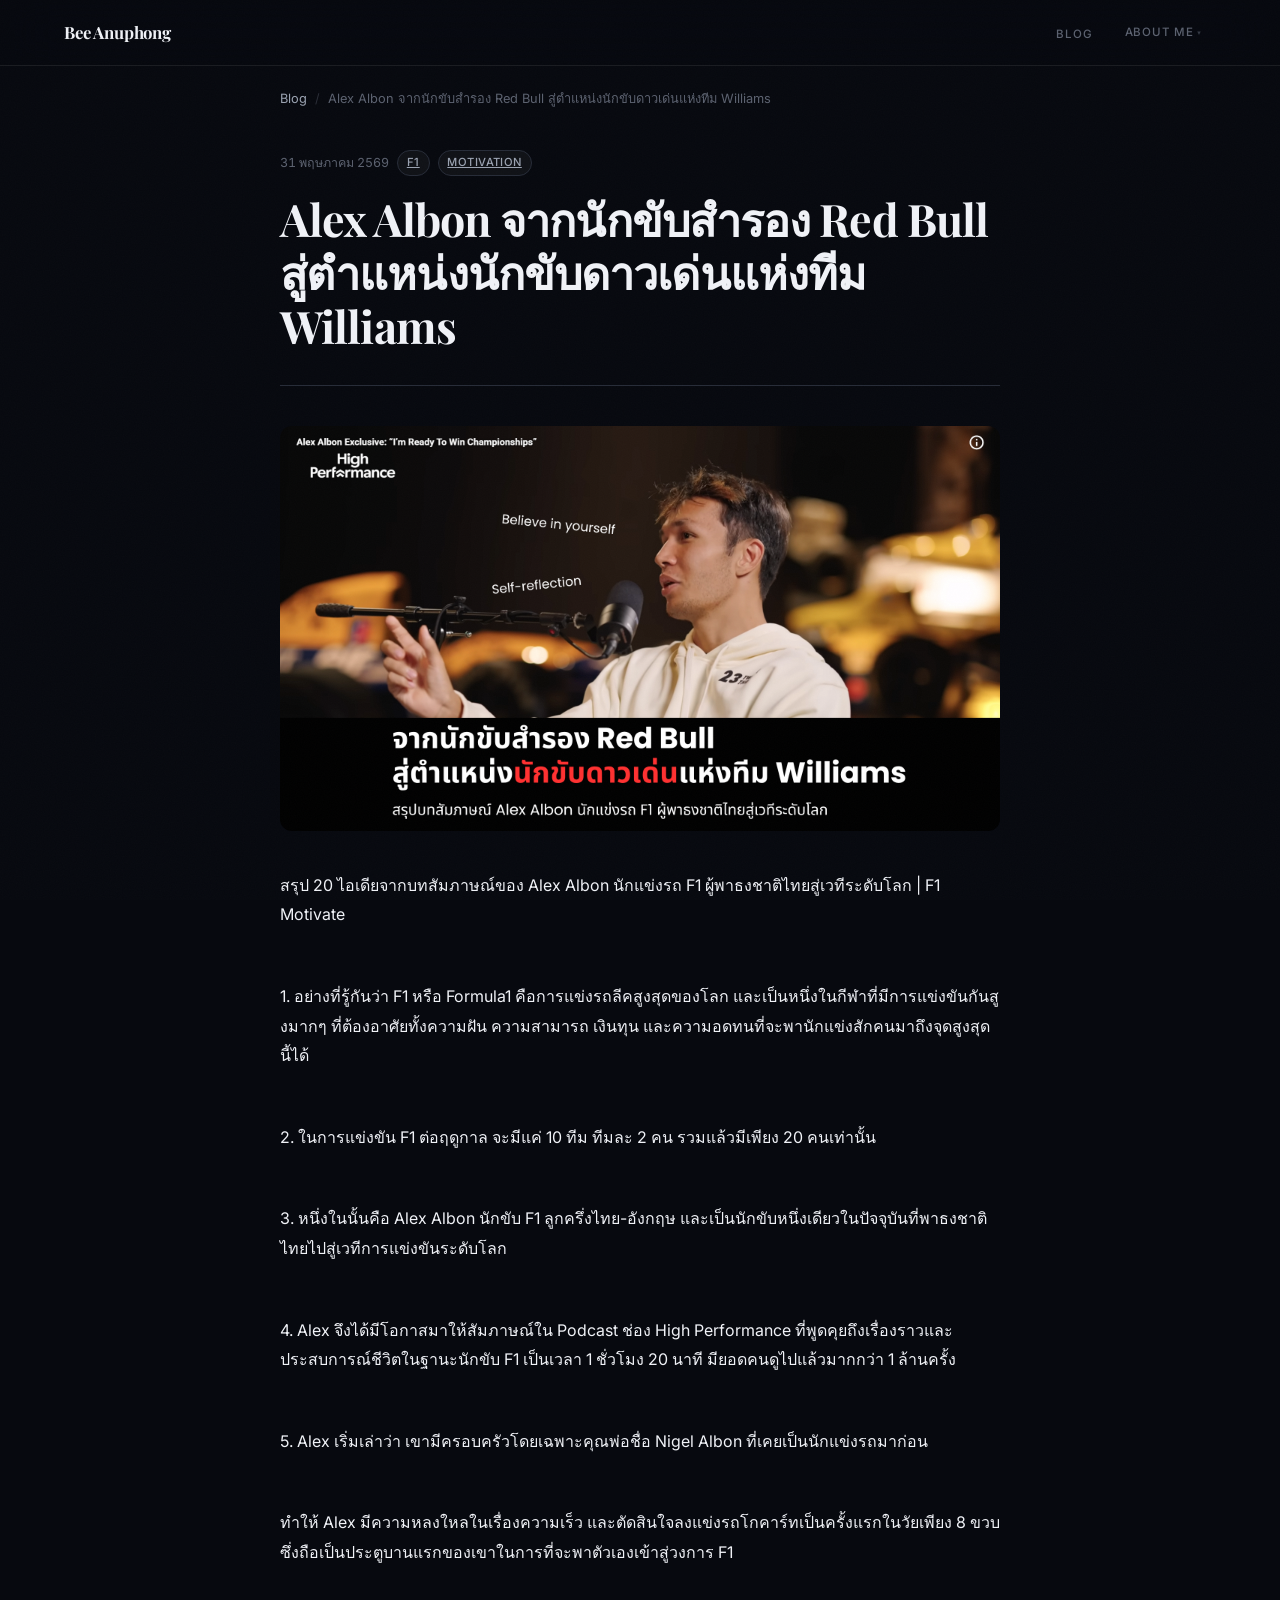
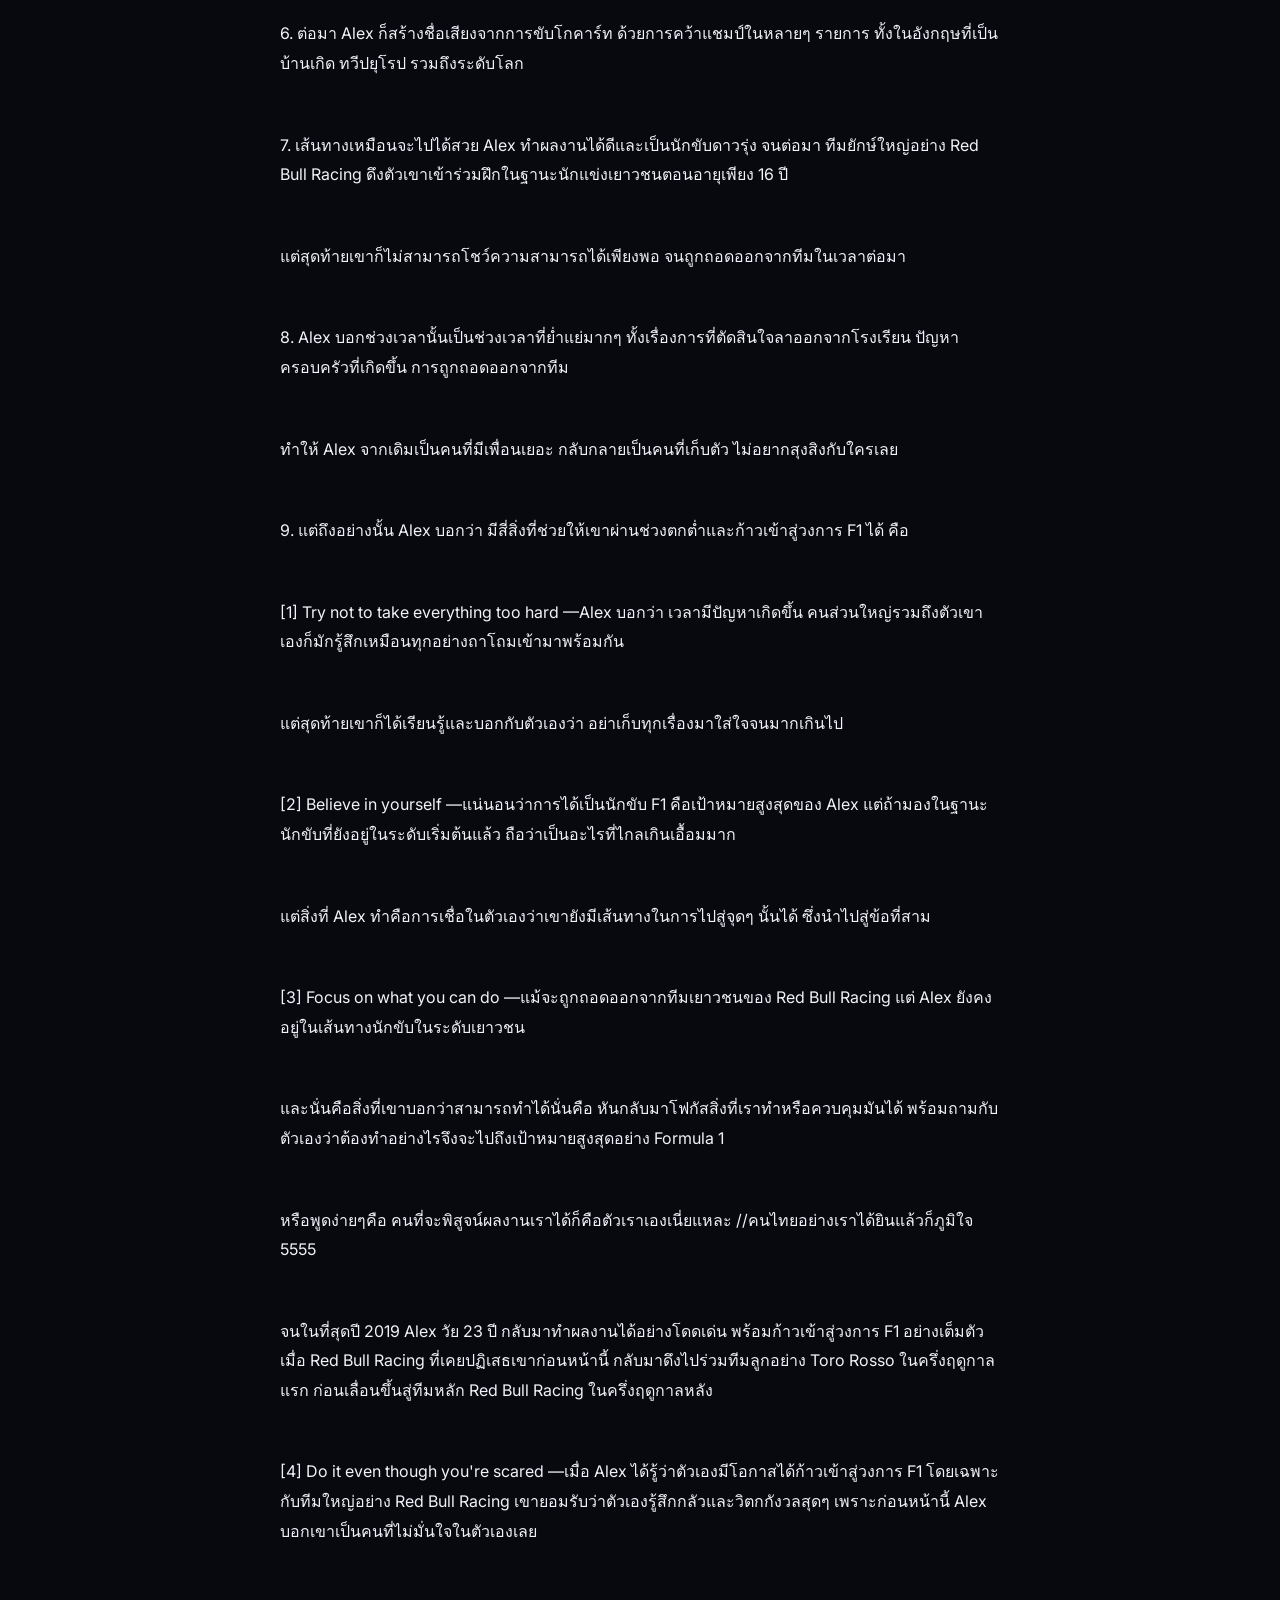
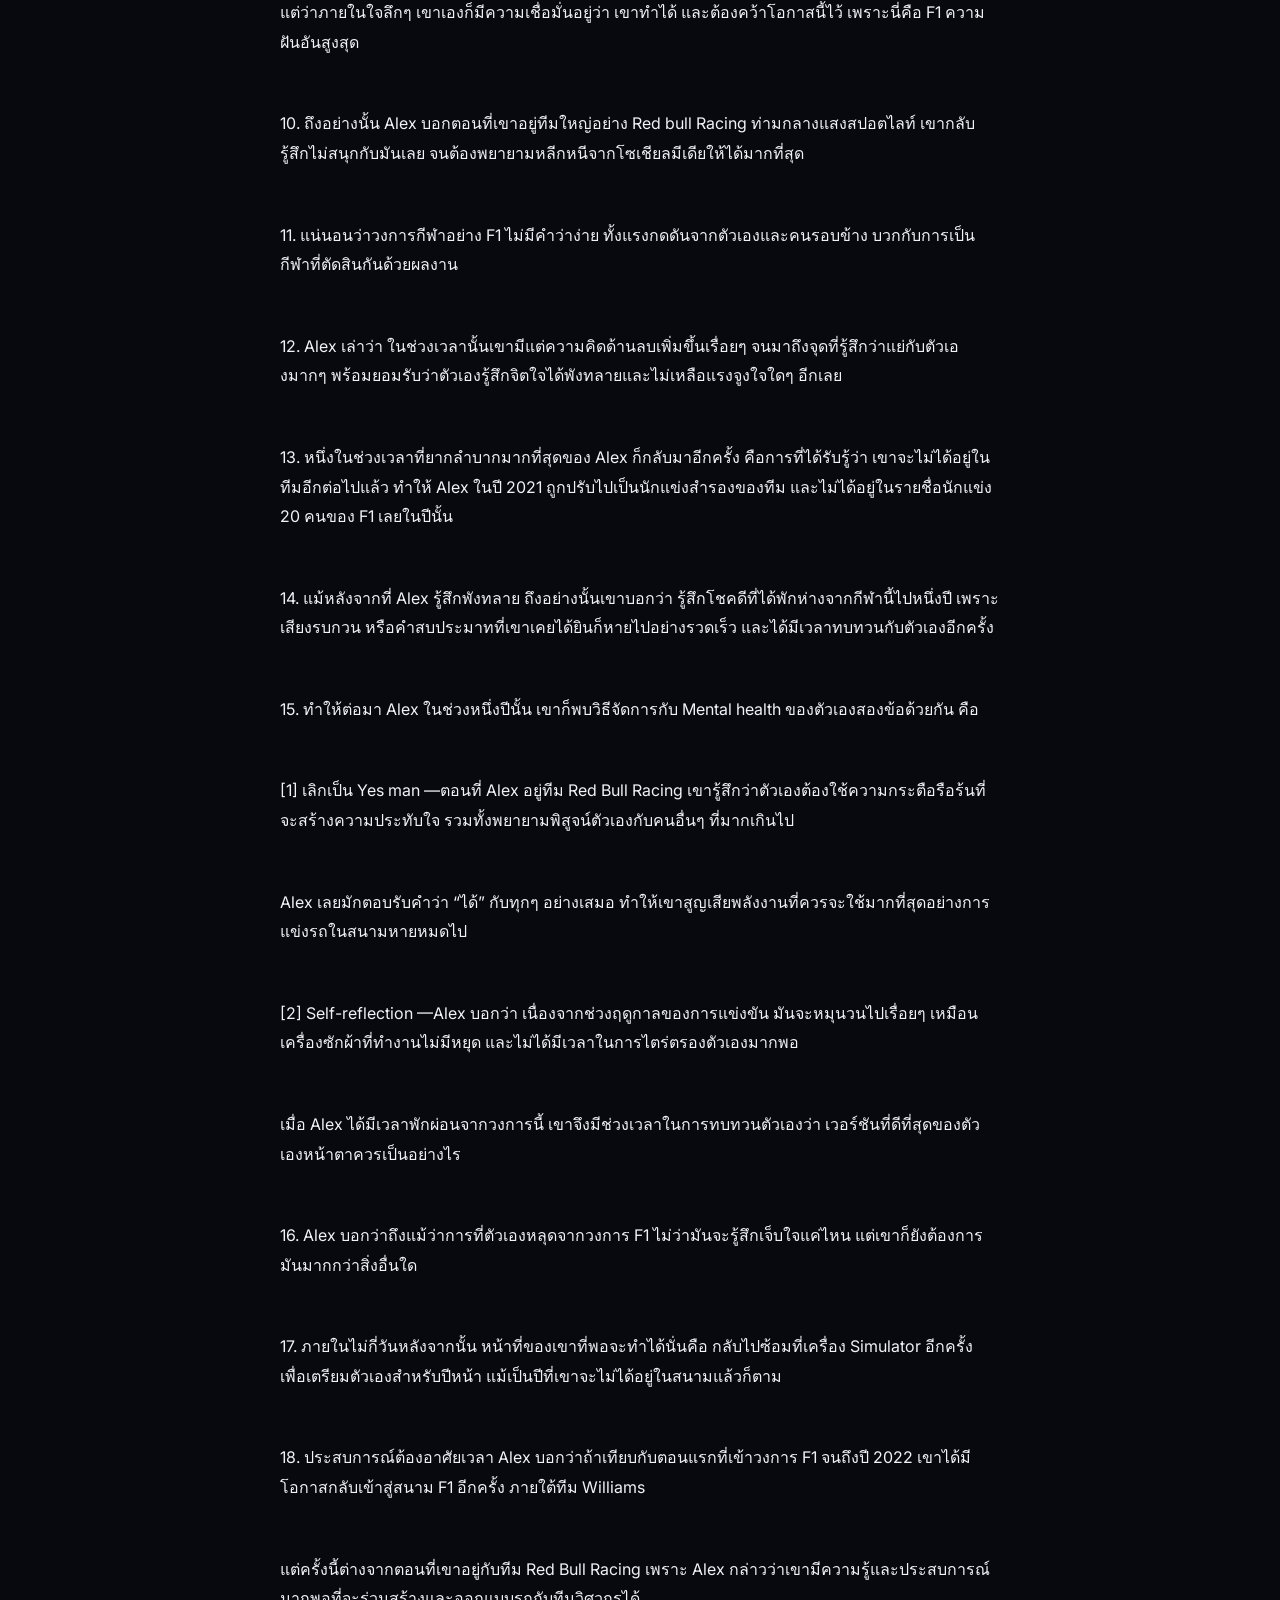
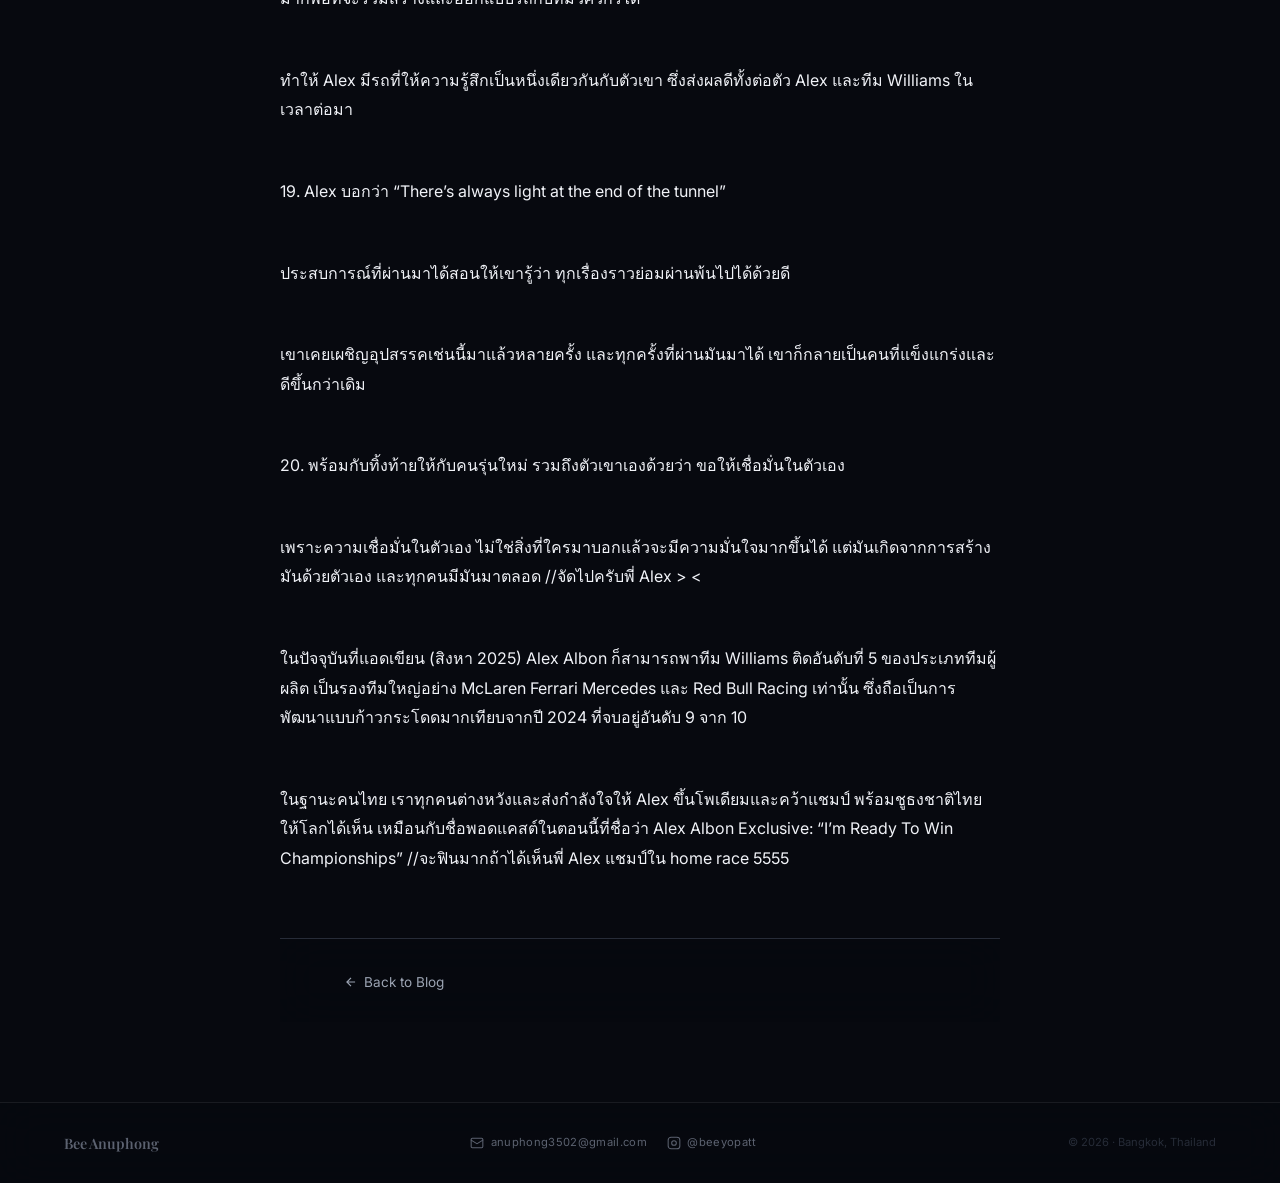
==== commit deff866b: "Make post tags clickable and link to category-filtered blog pages - Tags on blog cards now link to b" ====
--- a/blog/alex-f1-motivation/index.html
+++ b/blog/alex-f1-motivation/index.html
@@ -95,9 +95,6 @@
 .post-attaches-info { flex:1; min-width:0; }
 .post-attaches-name { color:var(--text); font-size:0.9rem; font-weight:500; white-space:nowrap; overflow:hidden; text-overflow:ellipsis; }
 .post-attaches-size { color:var(--muted); font-size:0.75rem; }
-.post-pullquote { text-align:center; margin:2.5em 0; }
-.post-pullquote p { font-family:var(--serif); font-size:clamp(1.9rem,5vw,2.4rem); font-weight:700; letter-spacing:-0.03em; line-height:1.2; color:var(--text); margin:0; }
-.post-pullquote cite { display:block; margin-top:0.75rem; font-size:0.85rem; font-style:normal; color:var(--sub); letter-spacing:0.03em; }
 mark { background:rgba(255,220,50,0.22); border-radius:2px; color:var(--text); padding:0.05em 0.2em; }
 body.font-serif .post-title,body.font-serif .post-body,body.font-serif .post-body p,body.font-serif .post-body li { font-family:var(--serif); }
 body.font-mono .post-title,body.font-mono .post-body,body.font-mono .post-body p,body.font-mono .post-body li { font-family:'Courier New','Fira Code',monospace; letter-spacing:-0.01em; }
@@ -161,7 +158,7 @@
     <header class="post-header">
       <div class="post-meta-row">
         <time class="post-date" datetime="2026-05-31T14:29:37.810Z">31 พฤษภาคม 2569</time>
-        <span class="post-tag">F1</span><span class="post-tag">Motivation</span>
+        <a class="post-tag" href="../../blog.html?tag=F1">F1</a><a class="post-tag" href="../../blog.html?tag=Motivation">Motivation</a>
       </div>
       <h1 class="post-title">Alex Albon จากนักขับสำรอง Red Bull สู่ตำแหน่งนักขับดาวเด่นแห่งทีม Williams</h1>
       <div class="post-header-divider"></div>
@@ -240,7 +237,7 @@
 <script src="../../script.js"></script>
 <script>
 document.addEventListener('keydown', function(e) {
-  if (e.shiftKey && e.code === 'KeyG' && !e.ctrlKey && !e.metaKey && !e.altKey) {
+  if (e.shiftKey && e.key === 'G' && !e.ctrlKey && !e.metaKey && !e.altKey) {
     var tag = document.activeElement && document.activeElement.tagName.toLowerCase();
     var isEditable = document.activeElement && (document.activeElement.isContentEditable || tag === 'input' || tag === 'textarea');
     if (!isEditable) {
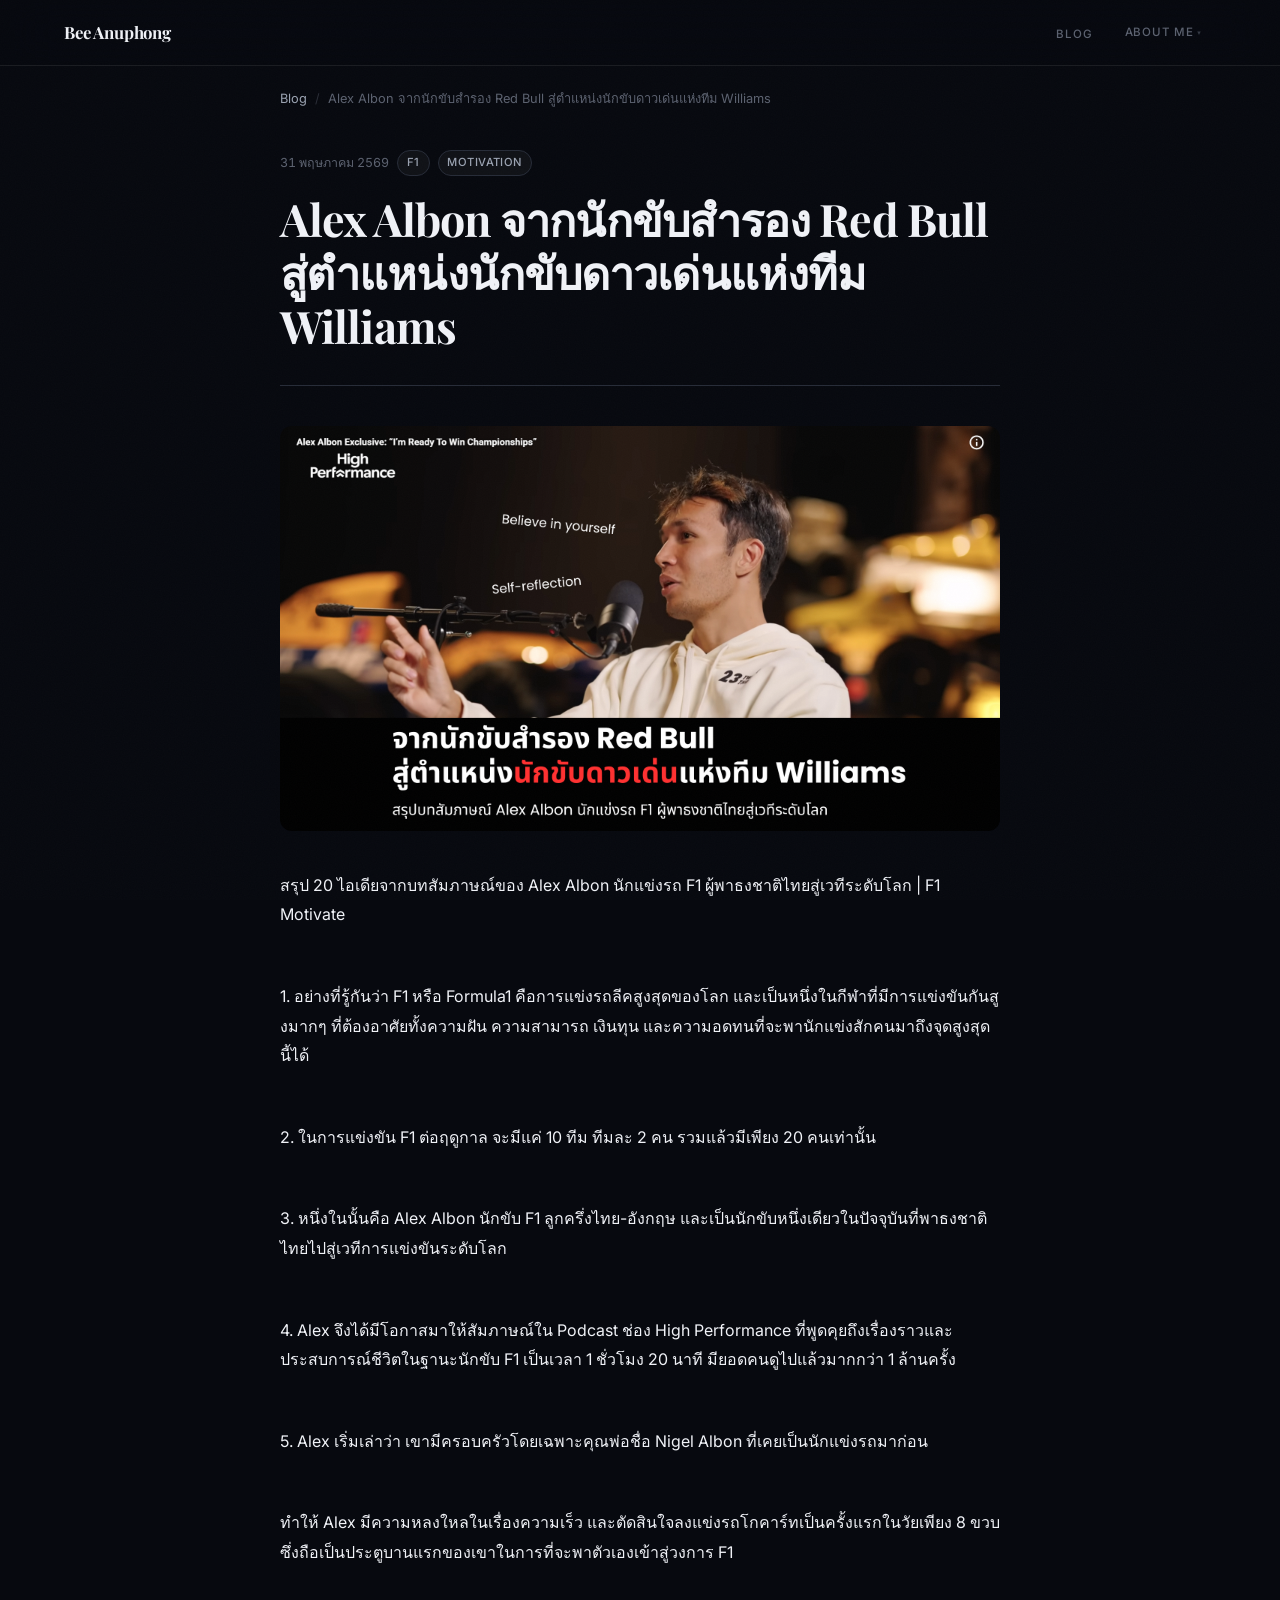
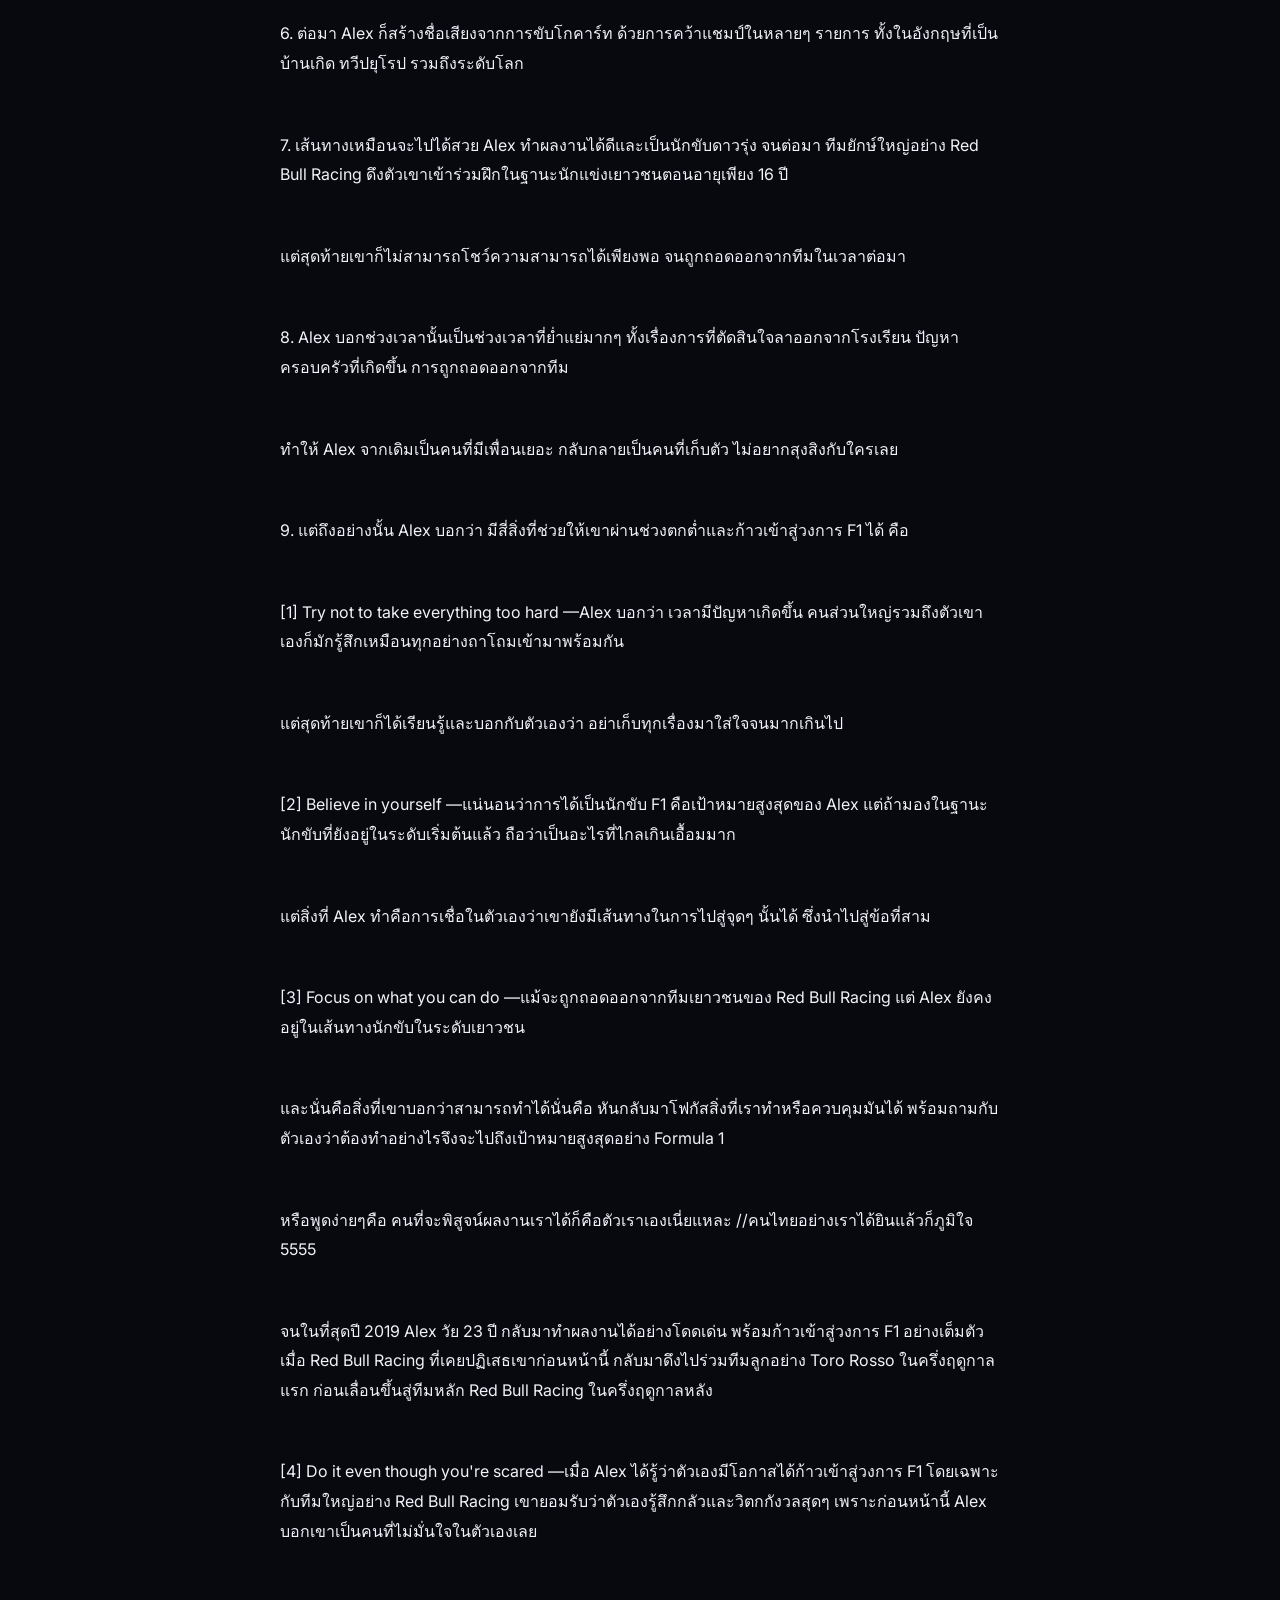
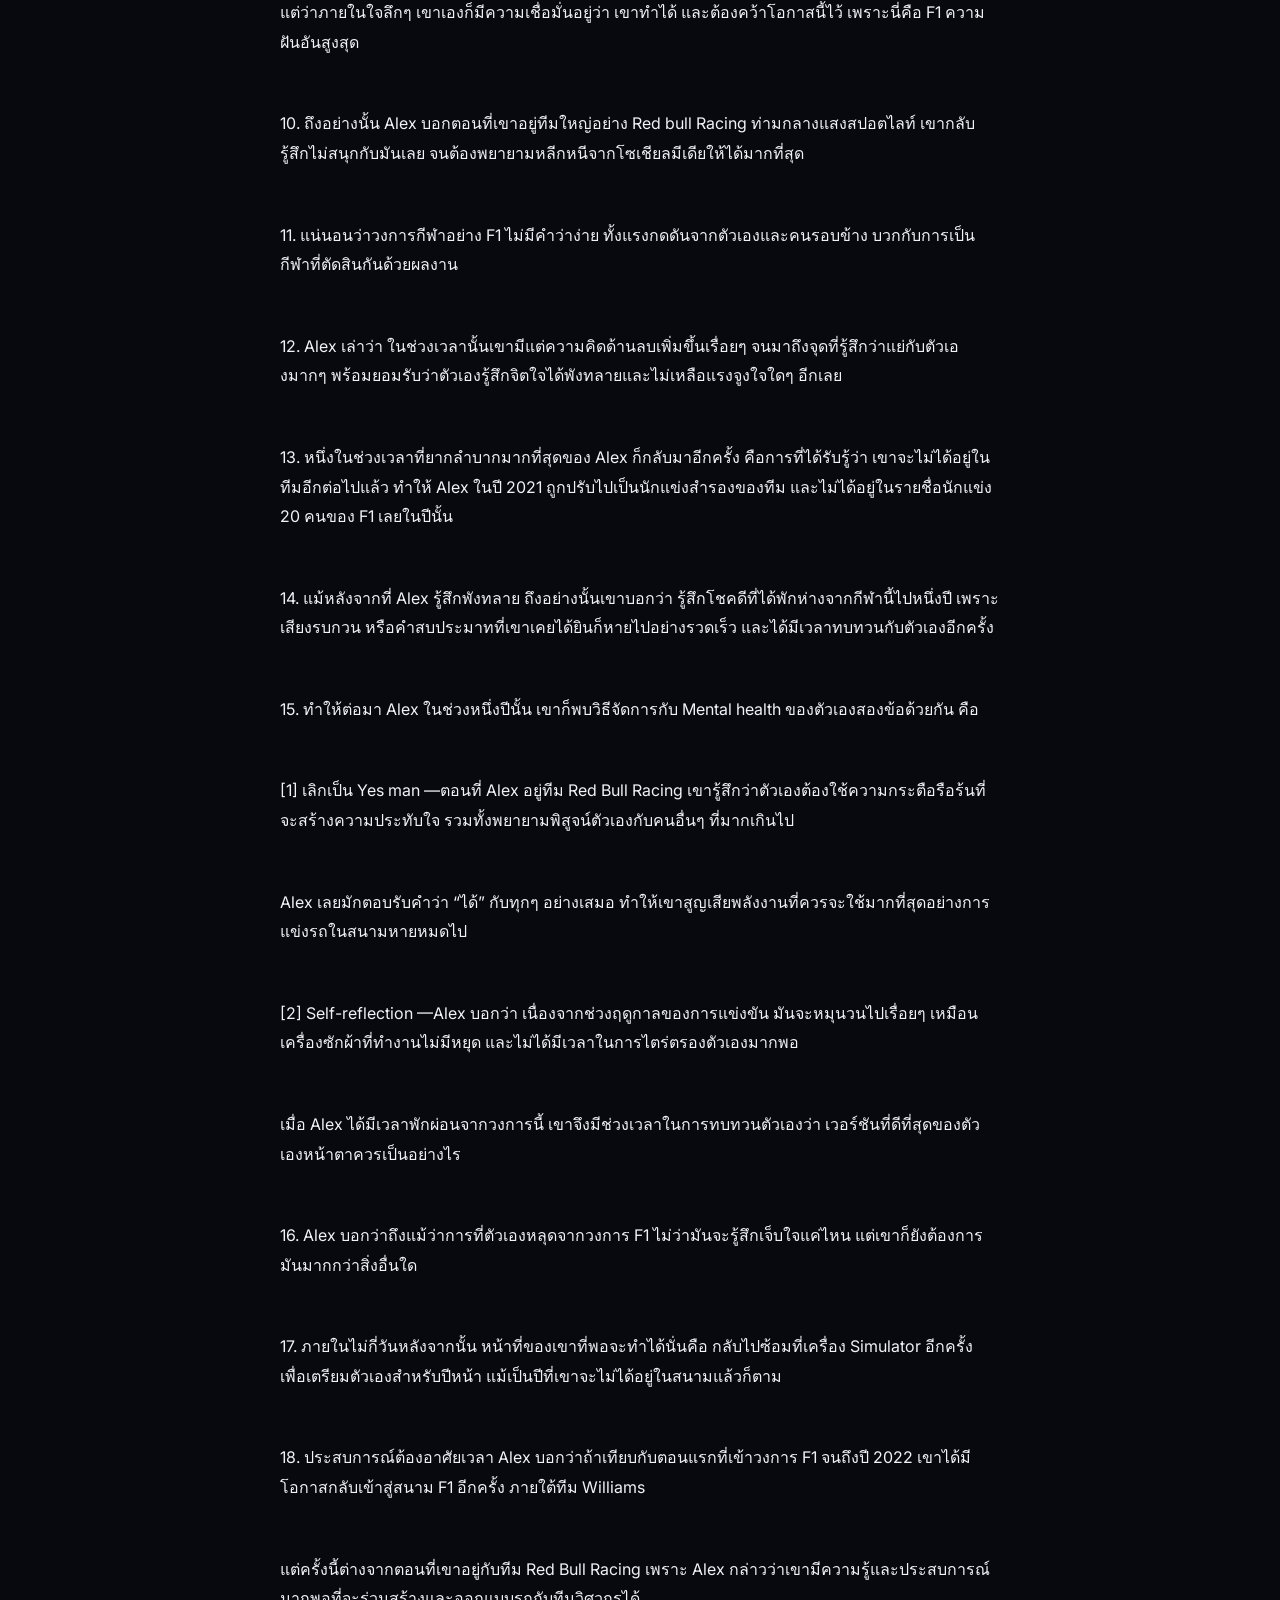
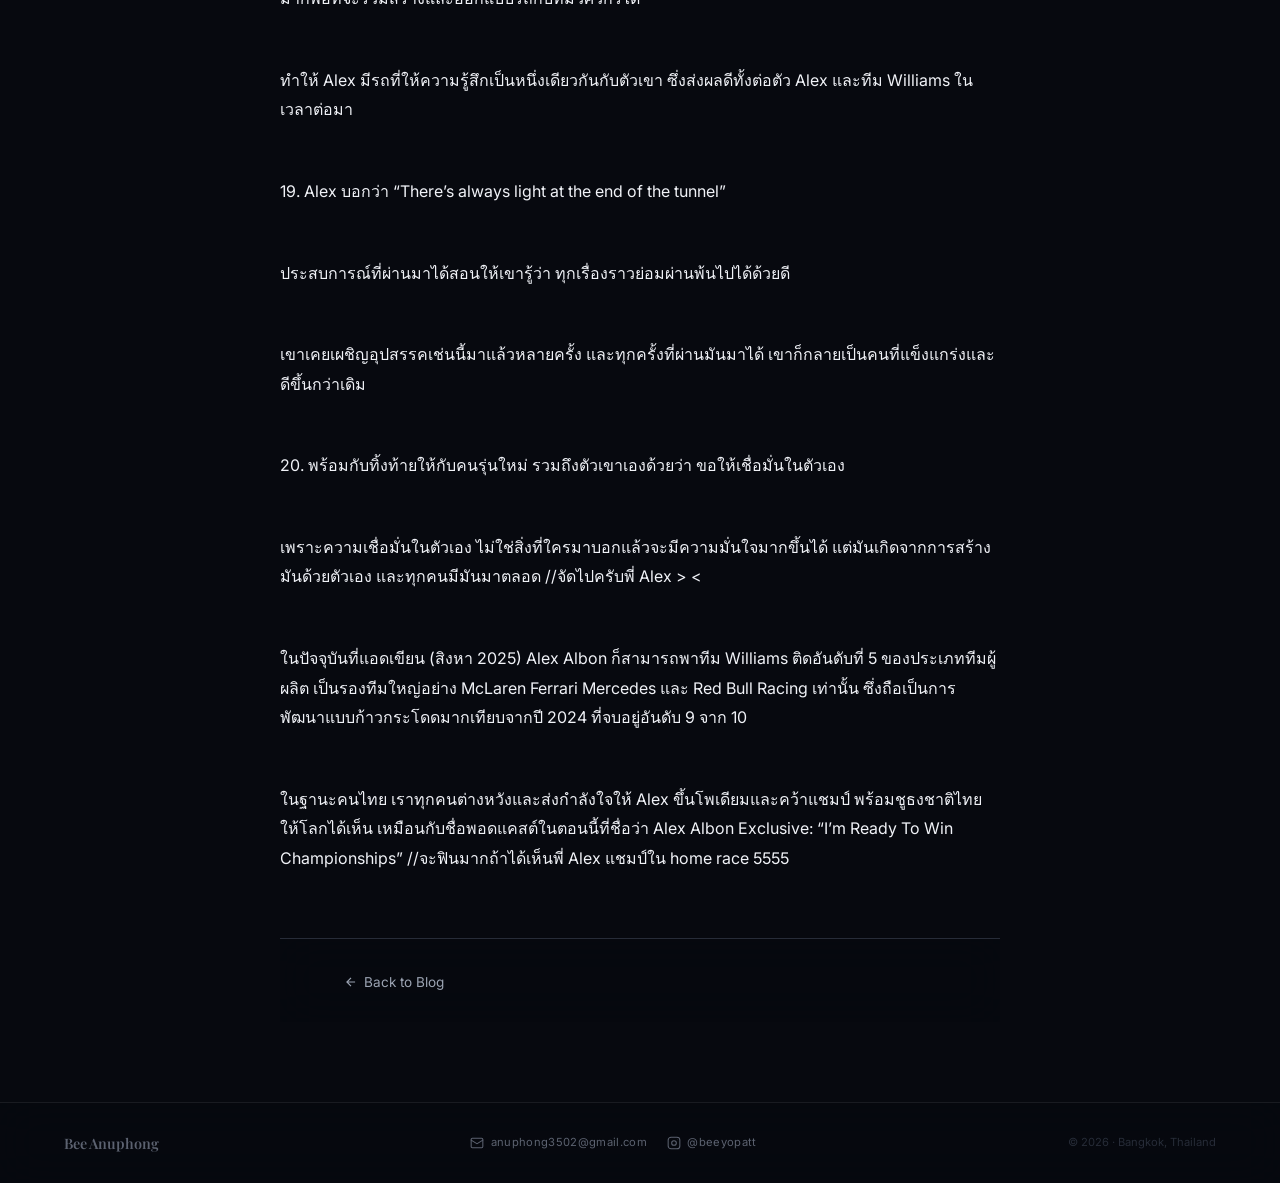
==== commit 4eb4072e: "Remove underline from category tag pills in static blog post pages Co-Authored-By: Claude Sonnet 4.6" ====
--- a/blog/alex-f1-motivation/index.html
+++ b/blog/alex-f1-motivation/index.html
@@ -38,7 +38,7 @@
 .post-header { margin-bottom:2.5rem; }
 .post-meta-row { display:flex; align-items:center; flex-wrap:wrap; gap:0.5rem; margin-bottom:1rem; }
 .post-date { font-size:0.78rem; color:var(--muted); font-variant-numeric:tabular-nums; }
-.post-tag { display:inline-block; font-size:0.7rem; font-weight:500; padding:0.15rem 0.55rem; border-radius:100px; background:var(--glass); border:1px solid var(--dim); color:var(--sub); letter-spacing:0.04em; text-transform:uppercase; }
+.post-tag { display:inline-block; font-size:0.7rem; font-weight:500; padding:0.15rem 0.55rem; border-radius:100px; background:var(--glass); border:1px solid var(--dim); color:var(--sub); letter-spacing:0.04em; text-transform:uppercase; text-decoration:none; }
 .post-title { font-family:var(--serif); font-size:clamp(1.8rem,5vw,2.8rem); font-weight:700; color:var(--text); letter-spacing:-0.02em; line-height:1.2; }
 .post-header-divider { margin-top:2rem; height:1px; background:var(--dim); }
 .post-body { font-size:1rem; line-height:1.85; color:var(--text); }
@@ -95,6 +95,9 @@
 .post-attaches-info { flex:1; min-width:0; }
 .post-attaches-name { color:var(--text); font-size:0.9rem; font-weight:500; white-space:nowrap; overflow:hidden; text-overflow:ellipsis; }
 .post-attaches-size { color:var(--muted); font-size:0.75rem; }
+.post-pullquote { text-align:center; margin:2.5em 0; }
+.post-pullquote p { font-family:var(--serif); font-size:clamp(1.9rem,5vw,2.4rem); font-weight:700; letter-spacing:-0.03em; line-height:1.2; color:var(--text); margin:0; }
+.post-pullquote cite { display:block; margin-top:0.75rem; font-size:0.85rem; font-style:normal; color:var(--sub); letter-spacing:0.03em; }
 mark { background:rgba(255,220,50,0.22); border-radius:2px; color:var(--text); padding:0.05em 0.2em; }
 body.font-serif .post-title,body.font-serif .post-body,body.font-serif .post-body p,body.font-serif .post-body li { font-family:var(--serif); }
 body.font-mono .post-title,body.font-mono .post-body,body.font-mono .post-body p,body.font-mono .post-body li { font-family:'Courier New','Fira Code',monospace; letter-spacing:-0.01em; }
@@ -158,7 +161,7 @@
     <header class="post-header">
       <div class="post-meta-row">
         <time class="post-date" datetime="2026-05-31T14:29:37.810Z">31 พฤษภาคม 2569</time>
-        <a class="post-tag" href="../../blog.html?tag=F1">F1</a><a class="post-tag" href="../../blog.html?tag=Motivation">Motivation</a>
+        <span class="post-tag">F1</span><span class="post-tag">Motivation</span>
       </div>
       <h1 class="post-title">Alex Albon จากนักขับสำรอง Red Bull สู่ตำแหน่งนักขับดาวเด่นแห่งทีม Williams</h1>
       <div class="post-header-divider"></div>
@@ -237,7 +240,7 @@
 <script src="../../script.js"></script>
 <script>
 document.addEventListener('keydown', function(e) {
-  if (e.shiftKey && e.key === 'G' && !e.ctrlKey && !e.metaKey && !e.altKey) {
+  if (e.shiftKey && e.code === 'KeyG' && !e.ctrlKey && !e.metaKey && !e.altKey) {
     var tag = document.activeElement && document.activeElement.tagName.toLowerCase();
     var isEditable = document.activeElement && (document.activeElement.isContentEditable || tag === 'input' || tag === 'textarea');
     if (!isEditable) {
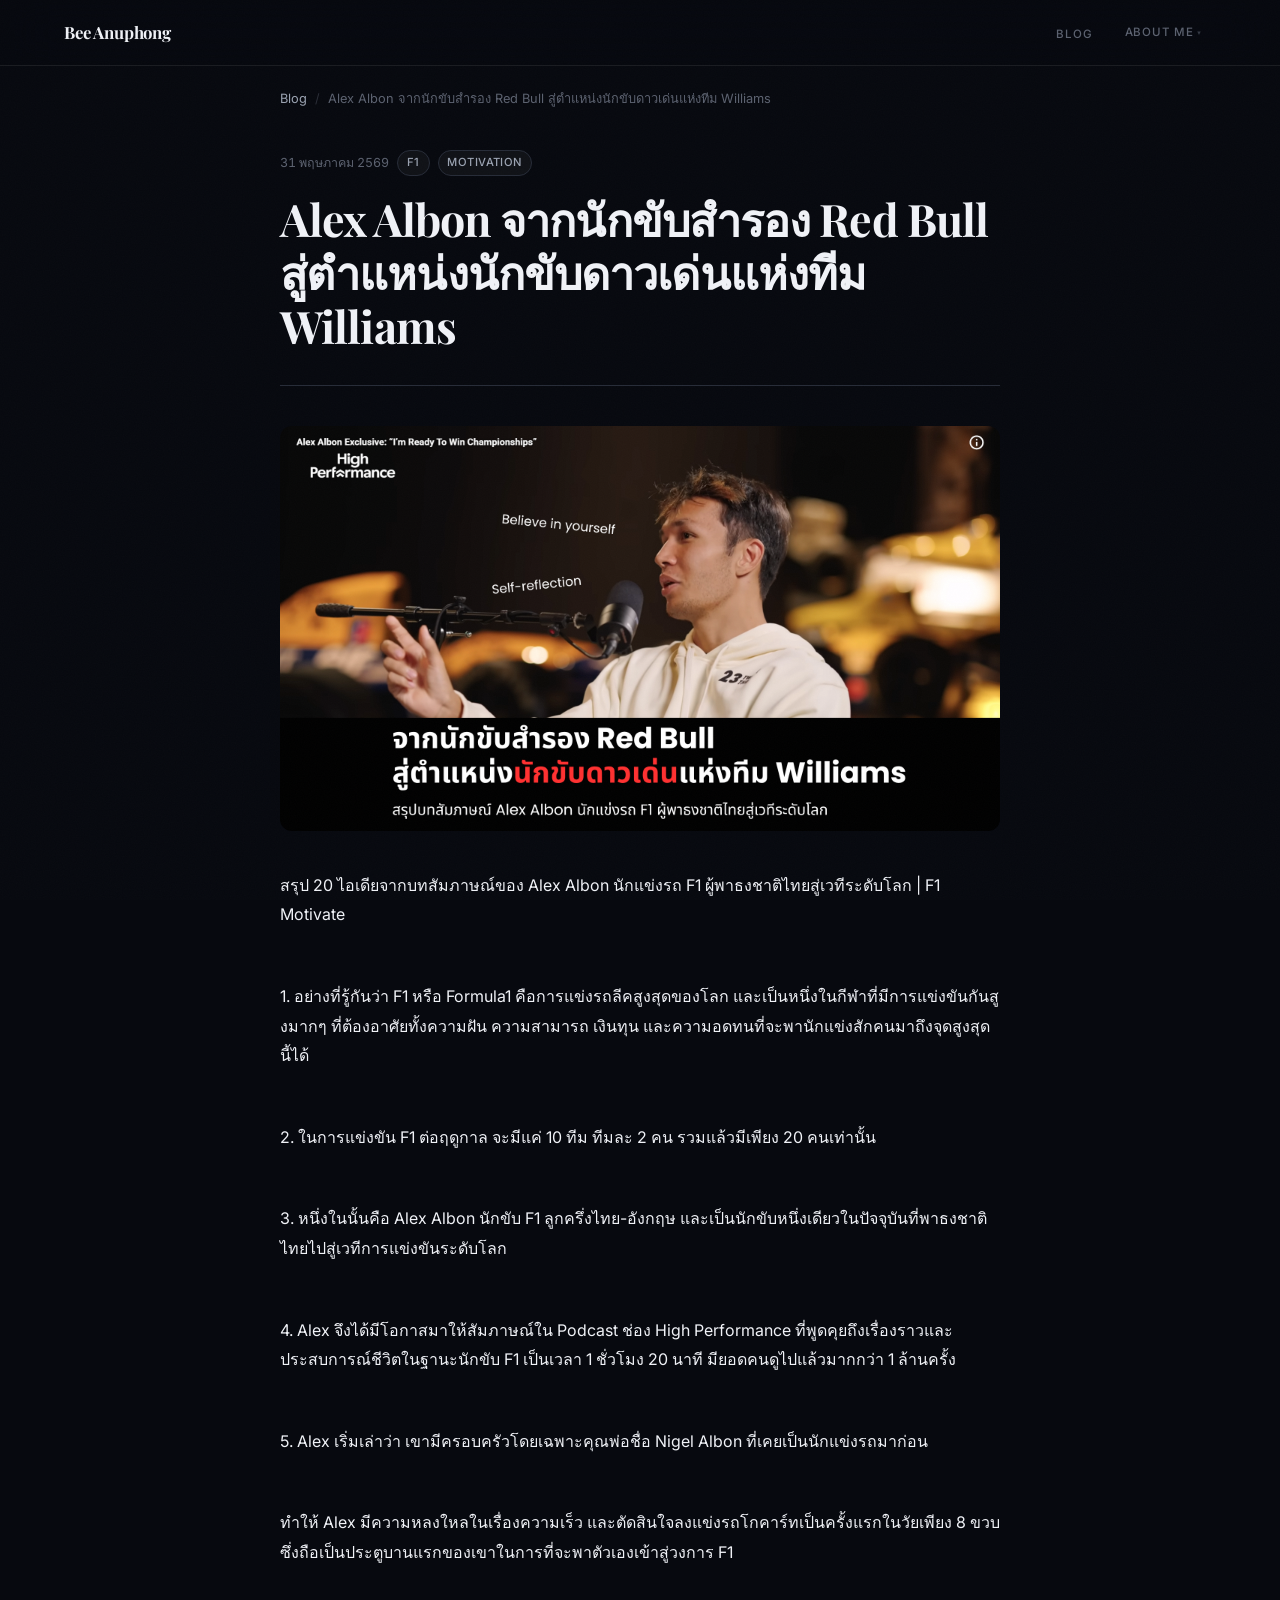
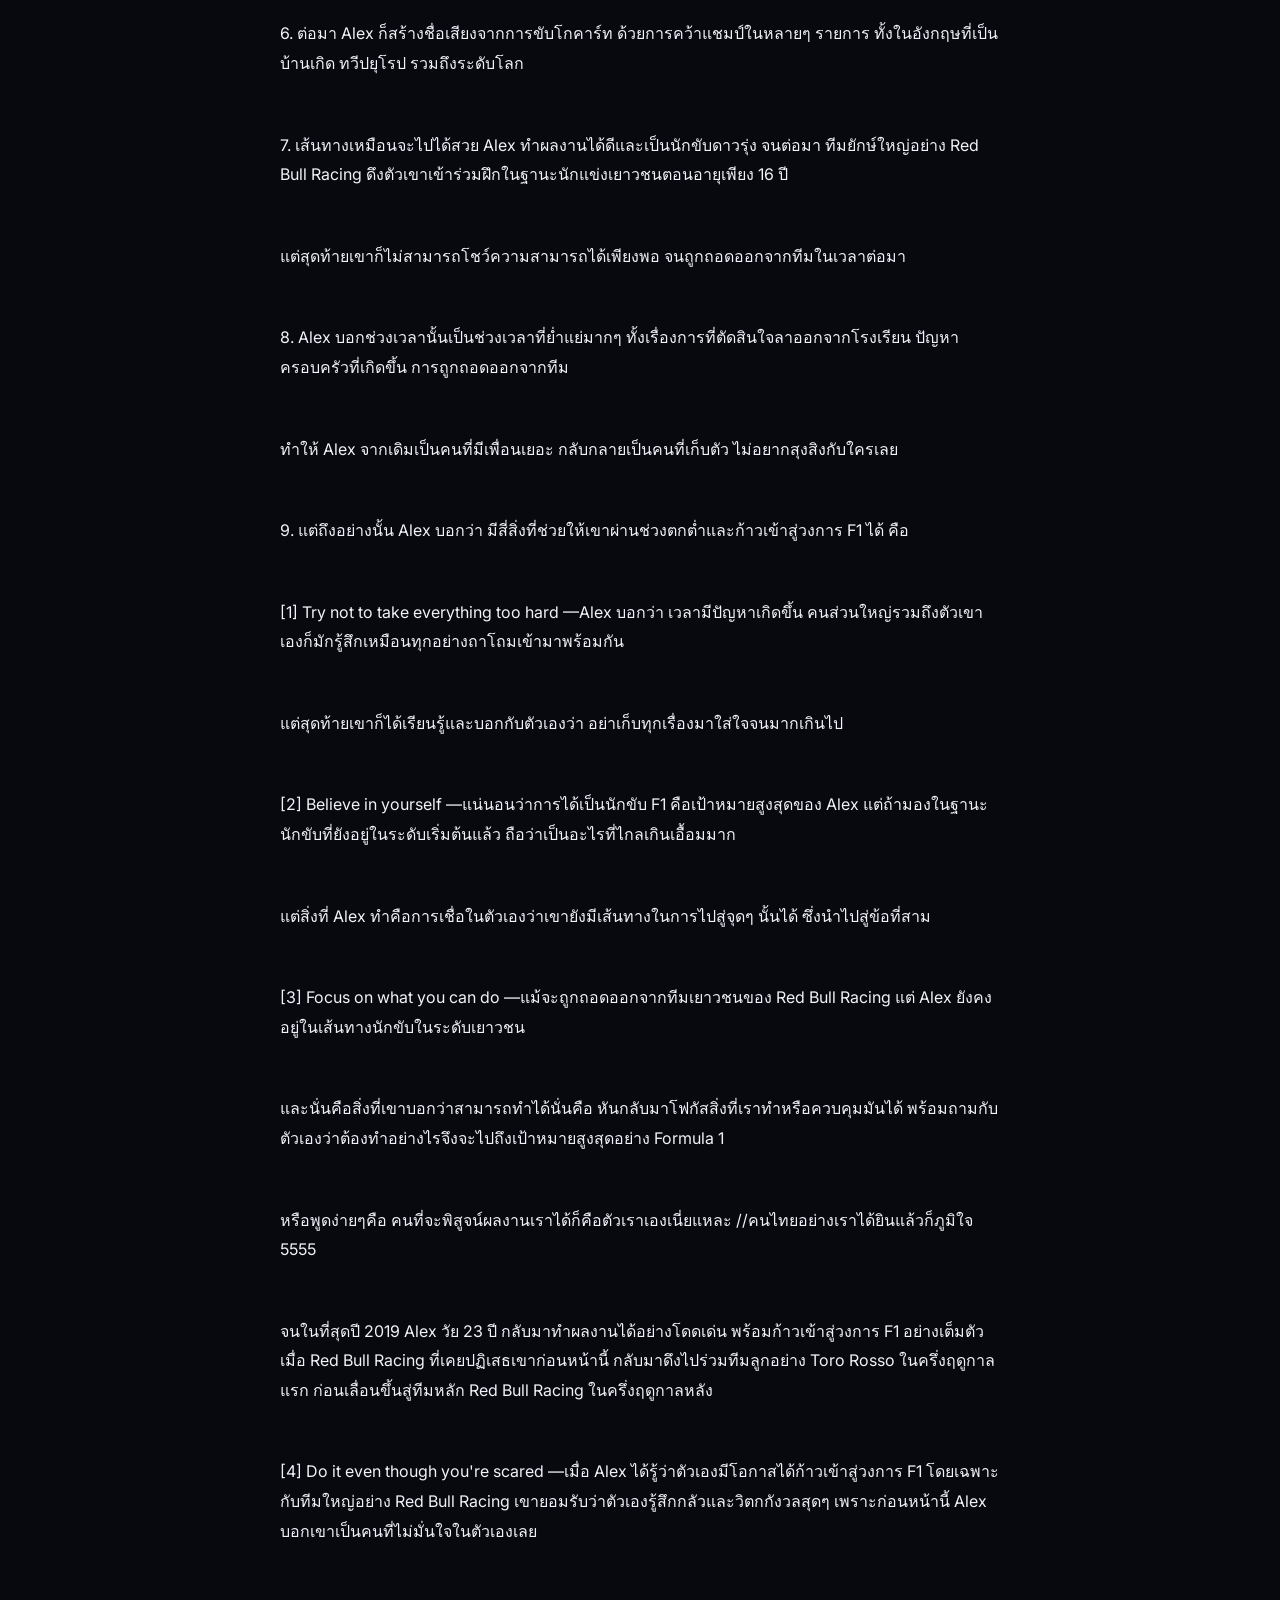
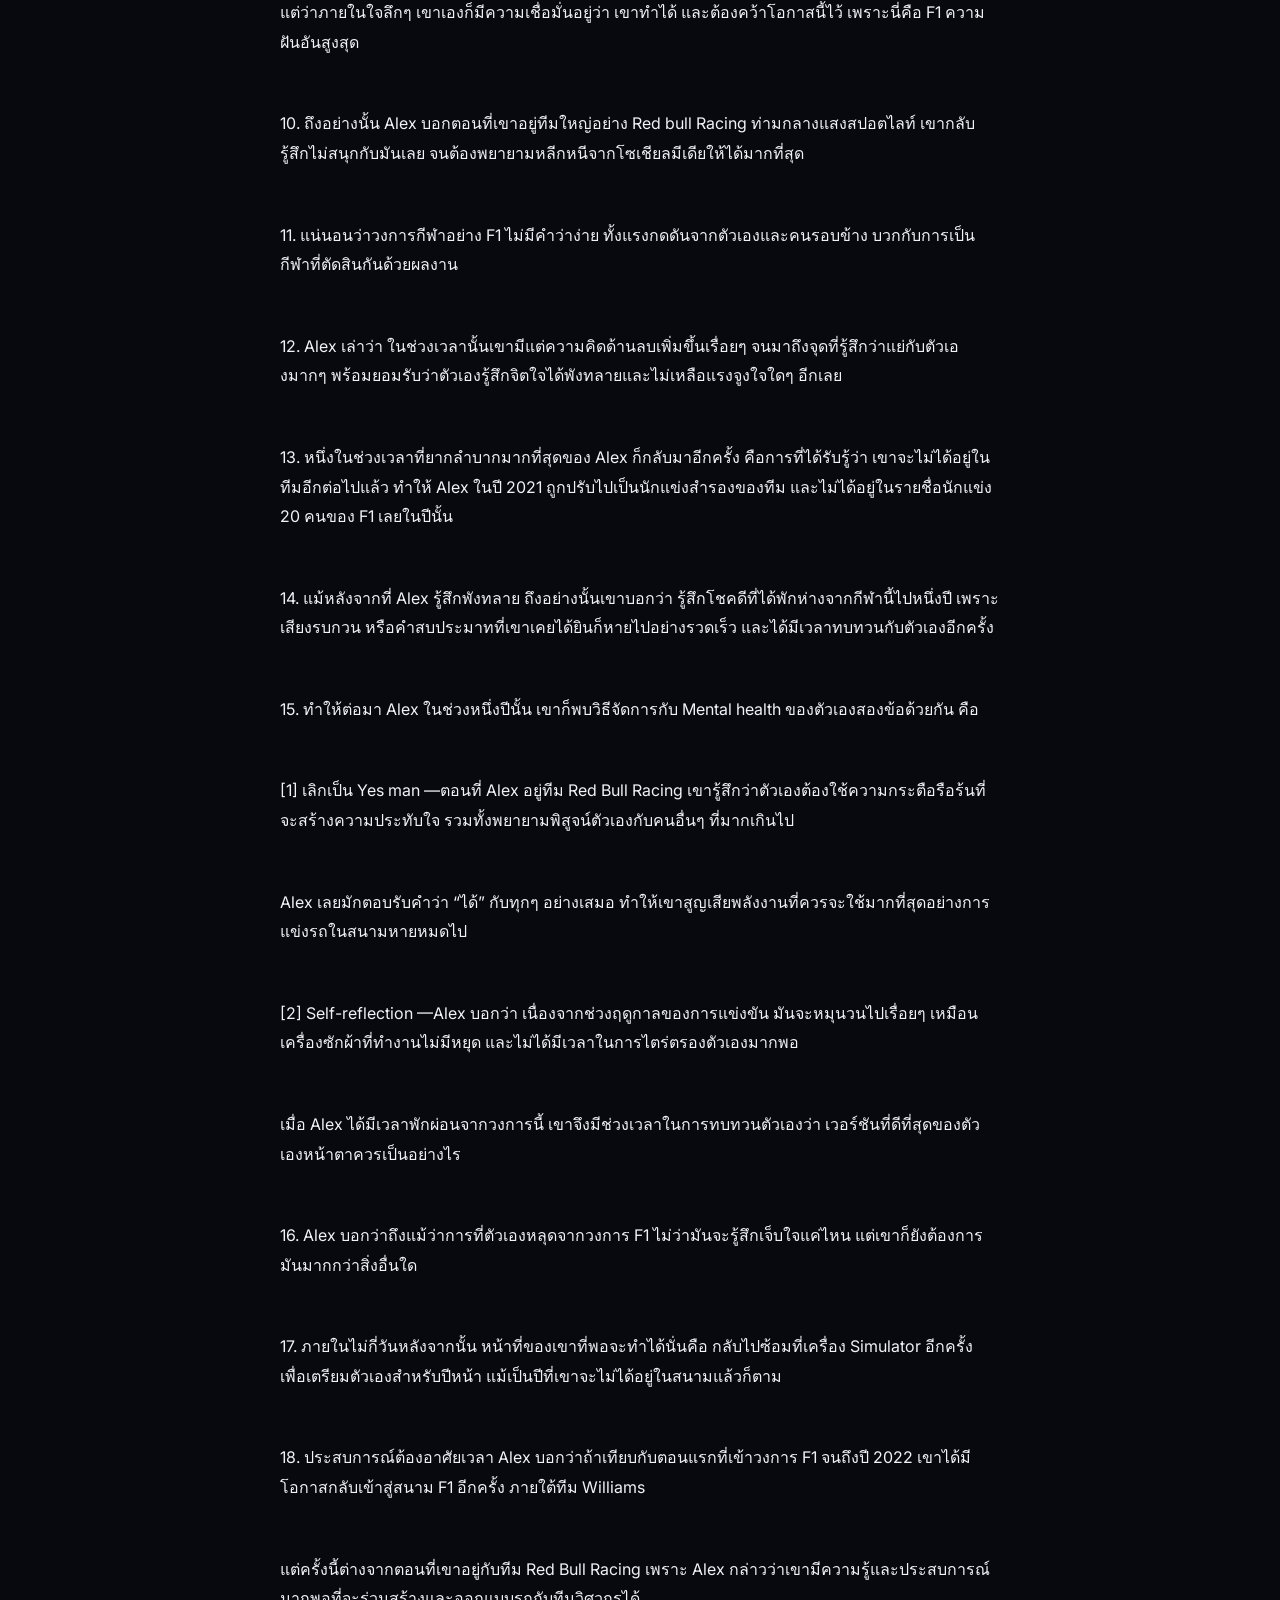
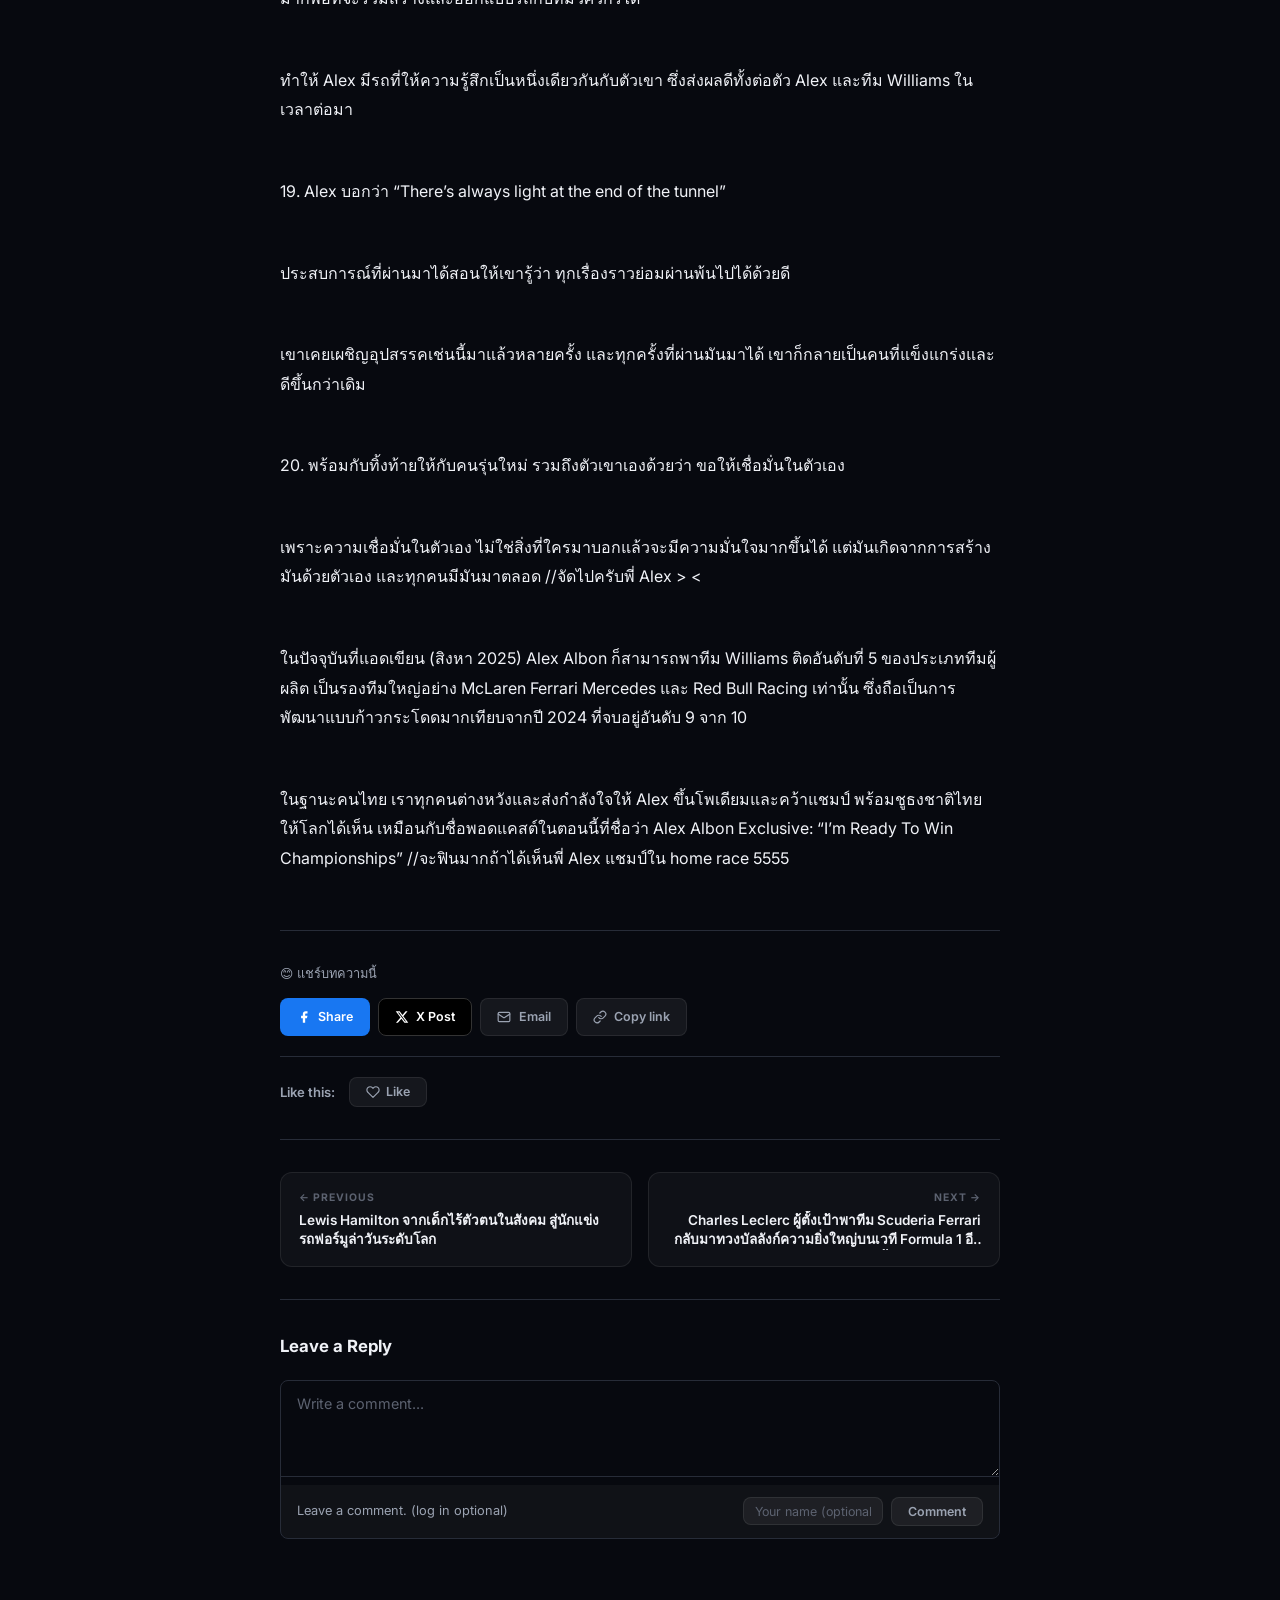
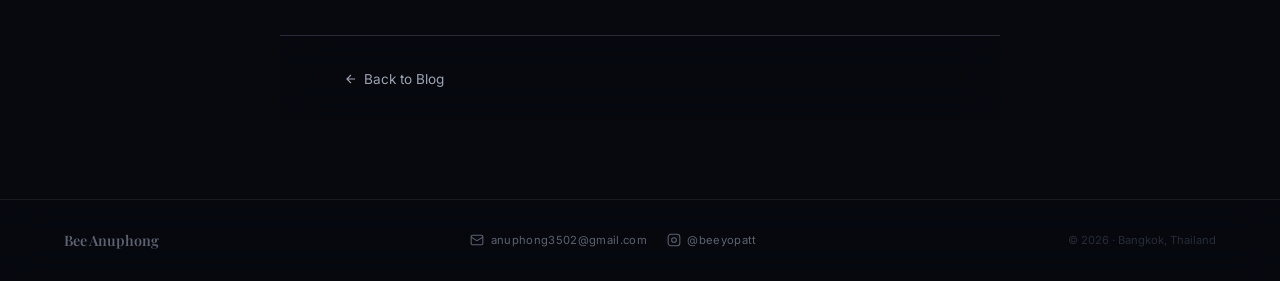
==== commit cb60fbbf: "feat: add share bar, like, prev/next nav, and comments to static blog pages Static blog post pages (" ====
--- a/blog/alex-f1-motivation/index.html
+++ b/blog/alex-f1-motivation/index.html
@@ -110,6 +110,74 @@
 .post-footer-back { display:inline-flex; align-items:center; gap:0.4rem; font-size:0.85rem; color:var(--sub); text-decoration:none; transition:color 0.2s; }
 .post-footer-back:hover { color:var(--text); }
 .post-cover-img { width:100%; border-radius:var(--r,8px); margin-bottom:2.5rem; display:block; aspect-ratio:16/9; object-fit:cover; }
+/* Share bar */
+.post-share{margin-top:3.5rem;padding-top:2rem;border-top:1px solid var(--dim);}
+.post-share-label{display:block;font-size:0.8rem;color:var(--sub);margin-bottom:0.85rem;}
+.post-share-btns{display:flex;flex-wrap:wrap;gap:0.5rem;}
+.share-btn{display:inline-flex;align-items:center;gap:0.45rem;font-size:0.78rem;font-weight:600;padding:0.45rem 1rem;border-radius:var(--rs);text-decoration:none;border:1px solid transparent;transition:opacity 0.18s,transform 0.18s;cursor:pointer;font-family:var(--sans);}
+.share-btn:hover{opacity:0.85;transform:translateY(-1px);}
+.share-fb{background:#1877F2;color:#fff;}
+.share-x{background:#000;color:#fff;border-color:#333;}
+.share-email{background:var(--glass2);color:var(--sub);border-color:var(--gb);}
+.share-copy{background:var(--glass2);color:var(--sub);border-color:var(--gb);}
+.share-copy.copied{color:#4ade80;border-color:rgba(74,222,128,0.35);}
+/* Like bar */
+.post-like{margin-top:1.25rem;padding-top:1.25rem;border-top:1px solid var(--dim);display:flex;align-items:center;gap:0.85rem;flex-wrap:wrap;}
+.post-like-label{font-size:0.82rem;font-weight:600;color:var(--sub);flex-shrink:0;}
+.like-btn{display:inline-flex;align-items:center;gap:0.4rem;padding:0.42rem 1rem;border-radius:var(--rs);background:var(--glass2);border:1px solid var(--gb);color:var(--sub);font-size:0.78rem;font-weight:600;cursor:pointer;font-family:var(--sans);transition:background 0.18s,border-color 0.18s,color 0.18s,transform 0.15s;}
+.like-btn:hover{background:var(--gbhi);color:var(--text);transform:translateY(-1px);}
+.like-btn.liked{background:rgba(239,68,68,0.1);border-color:rgba(239,68,68,0.35);color:#f87171;}
+.like-btn.liked svg{fill:#f87171;}
+.like-btn svg{transition:fill 0.15s,transform 0.2s;}
+.like-btn.pop svg{transform:scale(1.4);}
+.like-count{font-size:0.82rem;color:var(--muted);}
+/* Prev/Next nav */
+.post-nav{margin-top:2rem;padding-top:2rem;border-top:1px solid var(--dim);display:grid;grid-template-columns:1fr 1fr;gap:1rem;}
+.post-nav-link{display:flex;flex-direction:column;gap:0.3rem;padding:1rem 1.1rem;border-radius:var(--r);background:var(--glass);border:1px solid var(--gb);text-decoration:none;transition:background 0.2s,border-color 0.2s;}
+.post-nav-link:hover{background:var(--glass2);border-color:var(--gbhi);}
+.post-nav-link--next{text-align:right;}
+.post-nav-dir{font-size:0.65rem;font-weight:700;letter-spacing:0.1em;text-transform:uppercase;color:var(--muted);}
+.post-nav-title{font-size:0.85rem;font-weight:600;color:var(--text);line-height:1.4;display:-webkit-box;-webkit-line-clamp:2;-webkit-box-orient:vertical;overflow:hidden;}
+.post-nav-placeholder{visibility:hidden;}
+/* Comments */
+.post-comments{margin-top:2rem;padding-top:2rem;border-top:1px solid var(--dim);}
+.comments-heading{font-family:var(--sans);font-size:1.05rem;font-weight:700;color:var(--text);margin-bottom:1.25rem;}
+.comment-form{border:1px solid var(--dim);border-radius:var(--rs);overflow:hidden;margin-bottom:2rem;}
+.comment-textarea{width:100%;box-sizing:border-box;background:transparent;border:none;border-bottom:1px solid var(--dim);color:var(--text);font-family:var(--sans);font-size:0.9rem;padding:0.85rem 1rem;resize:vertical;min-height:90px;outline:none;}
+.comment-textarea::placeholder{color:var(--muted);}
+.comment-form-footer{background:var(--glass);padding:0.75rem 1rem;display:flex;align-items:center;flex-wrap:wrap;gap:0.75rem;}
+.comment-form-hint{font-size:0.8rem;color:var(--sub);}
+.comment-form-actions{display:flex;align-items:center;gap:0.5rem;margin-left:auto;}
+.comment-name-input{background:var(--glass2);border:1px solid var(--gb);border-radius:var(--rs);padding:0.35rem 0.7rem;color:var(--text);font-size:0.78rem;font-family:var(--sans);outline:none;width:140px;}
+.comment-name-input::placeholder{color:var(--muted);}
+.comment-name-input:focus{border-color:var(--teal);}
+.comment-submit-btn{background:var(--glass2);border:1px solid var(--gb);border-radius:var(--rs);padding:0.38rem 1rem;color:var(--sub);font-size:0.78rem;font-weight:600;font-family:var(--sans);cursor:pointer;transition:background 0.18s,color 0.18s;}
+.comment-submit-btn:hover{background:var(--gbhi);color:var(--text);}
+.comments-list{display:flex;flex-direction:column;gap:1.5rem;}
+.comment-item{display:flex;gap:0.85rem;align-items:flex-start;}
+.comment-avatar{width:38px;height:38px;border-radius:50%;flex-shrink:0;display:flex;align-items:center;justify-content:center;font-weight:700;font-size:0.9rem;color:#07090F;}
+.comment-body{flex:1;min-width:0;}
+.comment-author{font-size:0.85rem;font-weight:600;color:var(--text);margin-right:0.4rem;}
+.comment-date{font-size:0.75rem;color:var(--muted);}
+.comment-text{margin-top:0.4rem;font-size:0.88rem;color:var(--text);line-height:1.65;white-space:pre-wrap;word-break:break-word;}
+.comment-actions{display:flex;align-items:center;gap:0.85rem;margin-top:0.5rem;}
+.comment-like-btn,.comment-reply-btn{background:none;border:none;padding:0;font-size:0.78rem;color:var(--muted);cursor:pointer;font-family:var(--sans);display:inline-flex;align-items:center;gap:0.3rem;transition:color 0.15s;}
+.comment-like-btn:hover{color:var(--text);}
+.comment-like-btn.liked{color:#fbbf24;}
+.comment-like-btn.liked svg{fill:#fbbf24;}
+.comment-reply-btn:hover{color:var(--text);text-decoration:underline;}
+.comment-replies{margin-top:1rem;padding-left:1rem;border-left:2px solid var(--dim);display:flex;flex-direction:column;gap:1rem;}
+.comment-replies .comment-avatar{width:30px;height:30px;font-size:0.75rem;}
+.reply-form-wrap{margin-top:0.85rem;}
+.reply-textarea{min-height:64px !important;border-radius:var(--rs);border:1px solid var(--dim) !important;}
+.reply-form-actions{display:flex;align-items:center;gap:0.5rem;margin-top:0.5rem;justify-content:flex-end;}
+@media (max-width:600px){
+  #post-page{padding:5rem 1.25rem 4rem;}
+  .post-nav{grid-template-columns:1fr;}
+  .comment-form-hint{display:none;}
+  .comment-form-actions{margin-left:0;width:100%;}
+  .comment-name-input{flex:1;width:auto;min-width:0;}
+}
 </style>
 <script type="application/ld+json">{"@context":"https://schema.org","@type":"BlogPosting","headline":"Alex Albon จากนักขับสำรอง Red Bull สู่ตำแหน่งนักขับดาวเด่นแห่งทีม Williams","description":"สรุป 20 ไอเดียจากบทสัมภาษณ์ของ Alex Albon นักแข่งรถ F1 ผู้พาธงชาติไทยสู่เวทีระดับโลก | F1 Motivate","image":"https://beeanuphong.com/images/blog/blog-mpy5514upgb9.png","datePublished":"2026-05-31T14:29:37.810Z","dateModified":"2026-06-03T15:24:00.334Z","author":{"@type":"Person","name":"Bee Anuphong","url":"https://beeanuphong.com"},"publisher":{"@type":"Person","name":"Bee Anuphong"},"url":"https://beeanuphong.com/blog/alex-f1-motivation/","inLanguage":"th"}</script>
 </head>
@@ -161,7 +229,7 @@
     <header class="post-header">
       <div class="post-meta-row">
         <time class="post-date" datetime="2026-05-31T14:29:37.810Z">31 พฤษภาคม 2569</time>
-        <span class="post-tag">F1</span><span class="post-tag">Motivation</span>
+        <a class="post-tag" href="../../blog.html?tag=F1">F1</a><a class="post-tag" href="../../blog.html?tag=Motivation">Motivation</a>
       </div>
       <h1 class="post-title">Alex Albon จากนักขับสำรอง Red Bull สู่ตำแหน่งนักขับดาวเด่นแห่งทีม Williams</h1>
       <div class="post-header-divider"></div>
@@ -214,6 +282,35 @@
 <p>ในปัจจุบันที่แอดเขียน (สิงหา 2025) Alex Albon ก็สามารถพาทีม Williams ติดอันดับที่ 5 ของประเภททีมผู้ผลิต เป็นรองทีมใหญ่อย่าง McLaren Ferrari Mercedes และ Red Bull Racing เท่านั้น ซึ่งถือเป็นการพัฒนาแบบก้าวกระโดดมากเทียบจากปี 2024 ที่จบอยู่อันดับ 9 จาก 10 <br><br></p>
 <p>ในฐานะคนไทย เราทุกคนต่างหวังและส่งกำลังใจให้ Alex ขึ้นโพเดียมและคว้าแชมป์ พร้อมชูธงชาติไทยให้โลกได้เห็น เหมือนกับชื่อพอดแคสต์ในตอนนี้ที่ชื่อว่า Alex Albon Exclusive: “I’m Ready To Win Championships” //จะฟินมากถ้าได้เห็นพี่ Alex แชมป์ใน home race 5555</p>
     </article>
+    <div class="post-share">
+      <span class="post-share-label">😊 แชร์บทความนี้</span>
+      <div class="post-share-btns">
+        <a class="share-btn share-fb" href="https://www.facebook.com/sharer/sharer.php?u=https%3A%2F%2Fbeeanuphong.com%2Fblog%2Falex-f1-motivation%2F" target="_blank" rel="noopener"><svg width="14" height="14" viewBox="0 0 24 24" fill="currentColor"><path d="M18 2h-3a5 5 0 0 0-5 5v3H7v4h3v8h4v-8h3l1-4h-4V7a1 1 0 0 1 1-1h3z"/></svg>Share</a>
+        <a class="share-btn share-x" href="https://twitter.com/intent/tweet?url=https%3A%2F%2Fbeeanuphong.com%2Fblog%2Falex-f1-motivation%2F" target="_blank" rel="noopener"><svg width="14" height="14" viewBox="0 0 24 24" fill="currentColor"><path d="M18.244 2.25h3.308l-7.227 8.26 8.502 11.24H16.17l-5.214-6.817L4.99 21.75H1.68l7.73-8.835L1.254 2.25H8.08l4.713 6.231zm-1.161 17.52h1.833L7.084 4.126H5.117z"/></svg>X Post</a>
+        <a class="share-btn share-email" href="mailto:?subject=Alex+Albon&body=https%3A%2F%2Fbeeanuphong.com%2Fblog%2Falex-f1-motivation%2F"><svg width="14" height="14" viewBox="0 0 24 24" fill="none" stroke="currentColor" stroke-width="2" stroke-linecap="round" stroke-linejoin="round"><rect x="2" y="4" width="20" height="16" rx="2"/><path d="m22 7-8.97 5.7a1.94 1.94 0 0 1-2.06 0L2 7"/></svg>Email</a>
+        <button class="share-btn share-copy" id="btn-copy-link"><svg width="14" height="14" viewBox="0 0 24 24" fill="none" stroke="currentColor" stroke-width="2" stroke-linecap="round" stroke-linejoin="round"><path d="M10 13a5 5 0 0 0 7.54.54l3-3a5 5 0 0 0-7.07-7.07l-1.72 1.71"/><path d="M14 11a5 5 0 0 0-7.54-.54l-3 3a5 5 0 0 0 7.07 7.07l1.71-1.71"/></svg><span>Copy link</span></button>
+      </div>
+    </div>
+    <div class="post-like">
+      <span class="post-like-label">Like this:</span>
+      <button class="like-btn" id="btn-like"><svg width="14" height="14" viewBox="0 0 24 24" fill="none" stroke="currentColor" stroke-width="2" stroke-linecap="round" stroke-linejoin="round"><path d="M20.84 4.61a5.5 5.5 0 0 0-7.78 0L12 5.67l-1.06-1.06a5.5 5.5 0 0 0-7.78 7.78l1.06 1.06L12 21.23l7.78-7.78 1.06-1.06a5.5 5.5 0 0 0 0-7.78z"/></svg>Like</button>
+      <span class="like-count" id="like-count">…</span>
+    </div>
+    <div class="post-nav" id="post-nav"></div>
+    <section class="post-comments">
+      <h3 class="comments-heading">Leave a Reply</h3>
+      <div class="comment-form">
+        <textarea class="comment-textarea" id="comment-text" placeholder="Write a comment..." rows="4"></textarea>
+        <div class="comment-form-footer">
+          <span class="comment-form-hint">Leave a comment. (log in optional)</span>
+          <div class="comment-form-actions">
+            <input class="comment-name-input" id="comment-name" placeholder="Your name (optional)">
+            <button class="comment-submit-btn" id="btn-comment">Comment</button>
+          </div>
+        </div>
+      </div>
+      <div class="comments-list" id="comments-list"></div>
+    </section>
     <footer class="post-footer">
       <a href="../../blog.html" class="post-footer-back">
         <svg width="14" height="14" viewBox="0 0 24 24" fill="none" stroke="currentColor" stroke-width="2"><path d="M19 12H5M12 5l-7 7 7 7"/></svg>Back to Blog
@@ -251,5 +348,110 @@
   }
 });
 </script>
+<script>
+(function() {
+  var POST_ID = 'mptvlwnmb5dk';
+  var PAGE_URL = 'https://beeanuphong.com/blog/alex-f1-motivation/';
+  var likeKey = 'post_liked_' + POST_ID;
+
+  var likeBtn = document.getElementById('btn-like');
+  var likeCountEl = document.getElementById('like-count');
+  if (likeBtn && likeCountEl) {
+    if (localStorage.getItem(likeKey)) {
+      likeBtn.classList.add('liked');
+      likeBtn.querySelector('svg').setAttribute('fill', 'currentColor');
+    }
+    fetch('/api/likes/' + POST_ID)
+      .then(function(r){ return r.json(); })
+      .then(function(d){ likeCountEl.textContent = d.count + ' ' + (d.count === 1 ? 'like' : 'likes'); })
+      .catch(function(){ likeCountEl.textContent = ''; });
+    likeBtn.addEventListener('click', function() {
+      var liked = !!localStorage.getItem(likeKey);
+      if (liked) {
+        localStorage.removeItem(likeKey);
+        likeBtn.classList.remove('liked');
+        likeBtn.querySelector('svg').setAttribute('fill', 'none');
+      } else {
+        localStorage.setItem(likeKey, '1');
+        likeBtn.classList.add('liked');
+        likeBtn.querySelector('svg').setAttribute('fill', 'currentColor');
+        likeBtn.classList.add('pop');
+        setTimeout(function(){ likeBtn.classList.remove('pop'); }, 200);
+      }
+      fetch('/api/likes/' + POST_ID, {
+        method: 'POST', headers: {'Content-Type':'application/json'},
+        body: JSON.stringify({ action: liked ? 'unlike' : 'like' })
+      }).then(function(r){ return r.json(); })
+        .then(function(d){ likeCountEl.textContent = d.count + ' ' + (d.count === 1 ? 'like' : 'likes'); })
+        .catch(function(){});
+    });
+  }
+
+  var copyBtn = document.getElementById('btn-copy-link');
+  if (copyBtn) {
+    copyBtn.addEventListener('click', function() {
+      navigator.clipboard.writeText(PAGE_URL).then(function() {
+        copyBtn.classList.add('copied');
+        copyBtn.querySelector('span').textContent = 'Copied!';
+        setTimeout(function(){ copyBtn.classList.remove('copied'); copyBtn.querySelector('span').textContent = 'Copy link'; }, 2000);
+      });
+    });
+  }
+
+  function escH(s){ return String(s||'').replace(/&/g,'&amp;').replace(/</g,'&lt;').replace(/>/g,'&gt;'); }
+  var navEl = document.getElementById('post-nav');
+  if (navEl) {
+    fetch('../../posts/index.json?v=' + Date.now())
+      .then(function(r){ return r.ok ? r.json() : []; }).catch(function(){ return []; })
+      .then(function(idx) {
+        var i = idx.findIndex(function(p){ return p.id === POST_ID; });
+        if (i < 0) return;
+        var prev = i < idx.length - 1 ? idx[i+1] : null;
+        var next = i > 0 ? idx[i-1] : null;
+        var pH = prev ? '<a class="post-nav-link post-nav-link--prev" href="../../post.html?id='+encodeURIComponent(prev.id)+'"><span class="post-nav-dir">← Previous</span><span class="post-nav-title">'+escH(prev.title)+'</span></a>' : '<span class="post-nav-placeholder"></span>';
+        var nH = next ? '<a class="post-nav-link post-nav-link--next" href="../../post.html?id='+encodeURIComponent(next.id)+'"><span class="post-nav-dir">Next →</span><span class="post-nav-title">'+escH(next.title)+'</span></a>' : '<span class="post-nav-placeholder"></span>';
+        navEl.innerHTML = pH + nH;
+      });
+  }
+
+  var cKey = 'post_comments_' + POST_ID;
+  var AV_COLS = ['#4ade80','#60a5fa','#f87171','#fbbf24','#a78bfa','#34d399','#fb923c','#38bdf8'];
+  function loadC(){ try{ return JSON.parse(localStorage.getItem(cKey)||'[]'); }catch(e){ return []; } }
+  function saveC(l){ localStorage.setItem(cKey, JSON.stringify(l)); }
+  function avH(n, sz){ var c=AV_COLS[(n||'A').charCodeAt(0)%AV_COLS.length]; var s=sz||38; return '<div class="comment-avatar" style="background:'+c+';width:'+s+'px;height:'+s+'px">'+(n||'A')[0].toUpperCase()+'</div>'; }
+  function fmtD(iso){ return new Date(iso).toLocaleDateString('en-US',{year:'numeric',month:'long',day:'numeric'}); }
+
+  function renderCmts() {
+    var el = document.getElementById('comments-list');
+    if (!el) return;
+    var list = loadC();
+    if (!list.length) { el.innerHTML = ''; return; }
+    el.innerHTML = list.map(function(c, i) {
+      var rH = '';
+      if (c.replies && c.replies.length) rH = '<div class="comment-replies">'+c.replies.map(function(r){ return '<div class="comment-item">'+avH(r.name,30)+'<div class="comment-body"><span class="comment-author">'+escH(r.name||'Anonymous')+'</span><span class="comment-date">'+fmtD(r.date)+'</span><p class="comment-text">'+escH(r.text)+'</p></div></div>'; }).join('')+'</div>';
+      return '<div class="comment-item">'+avH(c.name)+'<div class="comment-body"><span class="comment-author">'+escH(c.name||'Anonymous')+'</span><span class="comment-date">'+fmtD(c.date)+'</span><p class="comment-text">'+escH(c.text)+'</p><div class="comment-actions"><button class="comment-like-btn'+(c.liked?' liked':'')+'" data-ci="'+i+'"><svg width="12" height="12" viewBox="0 0 24 24" fill="'+(c.liked?'currentColor':'none')+'" stroke="currentColor" stroke-width="2" stroke-linecap="round" stroke-linejoin="round"><polygon points="12 2 15.09 8.26 22 9.27 17 14.14 18.18 21.02 12 17.77 5.82 21.02 7 14.14 2 9.27 8.91 8.26 12 2"/></svg>'+(c.likes?'Like ('+c.likes+')':'Like')+'</button><button class="comment-reply-btn" data-ci="'+i+'">Reply</button></div>'+rH+'<div class="reply-form-wrap" id="reply-form-'+i+'" style="display:none"><textarea class="comment-textarea reply-textarea" placeholder="Write a reply..." rows="3"></textarea><div class="reply-form-actions"><input class="comment-name-input" placeholder="Your name (optional)"><button class="comment-submit-btn reply-submit-btn" data-ci="'+i+'">Reply</button></div></div></div></div>';
+    }).join('');
+    document.querySelectorAll('.comment-like-btn').forEach(function(b){ b.onclick=function(){ var i=parseInt(b.getAttribute('data-ci'),10),l=loadC(); if(!l[i]) return; l[i].liked=!l[i].liked; l[i].likes=Math.max(0,(l[i].likes||0)+(l[i].liked?1:-1)); saveC(l); renderCmts(); }; });
+    document.querySelectorAll('.comment-reply-btn').forEach(function(b){ b.onclick=function(){ var f=document.getElementById('reply-form-'+b.getAttribute('data-ci')); if(f) f.style.display=f.style.display==='none'?'block':'none'; }; });
+    document.querySelectorAll('.reply-submit-btn').forEach(function(b){ b.onclick=function(){ var i=parseInt(b.getAttribute('data-ci'),10),f=document.getElementById('reply-form-'+i); if(!f) return; var txt=(f.querySelector('.reply-textarea').value||'').trim(); if(!txt) return; var nm=(f.querySelector('.comment-name-input').value||'').trim()||'Anonymous'; var l=loadC(); if(!l[i]) return; if(!l[i].replies) l[i].replies=[]; l[i].replies.push({name:nm,date:new Date().toISOString(),text:txt}); saveC(l); renderCmts(); }; });
+  }
+
+  var btnC = document.getElementById('btn-comment');
+  if (btnC) {
+    btnC.onclick = function() {
+      var txt = (document.getElementById('comment-text').value||'').trim();
+      if (!txt) return;
+      var nm = (document.getElementById('comment-name').value||'').trim()||'Anonymous';
+      var l = loadC();
+      l.push({name:nm,date:new Date().toISOString(),text:txt,likes:0,liked:false,replies:[]});
+      saveC(l);
+      document.getElementById('comment-text').value = '';
+      document.getElementById('comment-name').value = '';
+      renderCmts();
+    };
+  }
+  renderCmts();
+})();
+</script>
 </body>
 </html>
--- a/style.css
+++ b/style.css
@@ -1097,8 +1097,10 @@
   .hero-bio { margin: 0 auto 2.5rem; }
   .sec { padding: 5rem 1.5rem; }
   .profile-grid { grid-template-columns: 1fr; }
-  footer { flex-direction: column; gap: 0.75rem; padding: 1.5rem; text-align: center; }
+  footer { flex-wrap: wrap; gap: 0.5rem 1rem; padding: 1.25rem 1.5rem; }
   .f-pillars { justify-content: center; }
+  .f-social a { font-size: 0; gap: 0; }
+  .f-social svg { flex-shrink: 0; }
   .edu-header { flex-wrap: wrap; }
   .edu-desc, .edu-skills { padding-left: 0; }
   .tl-card { padding: 1.25rem 1.25rem; }
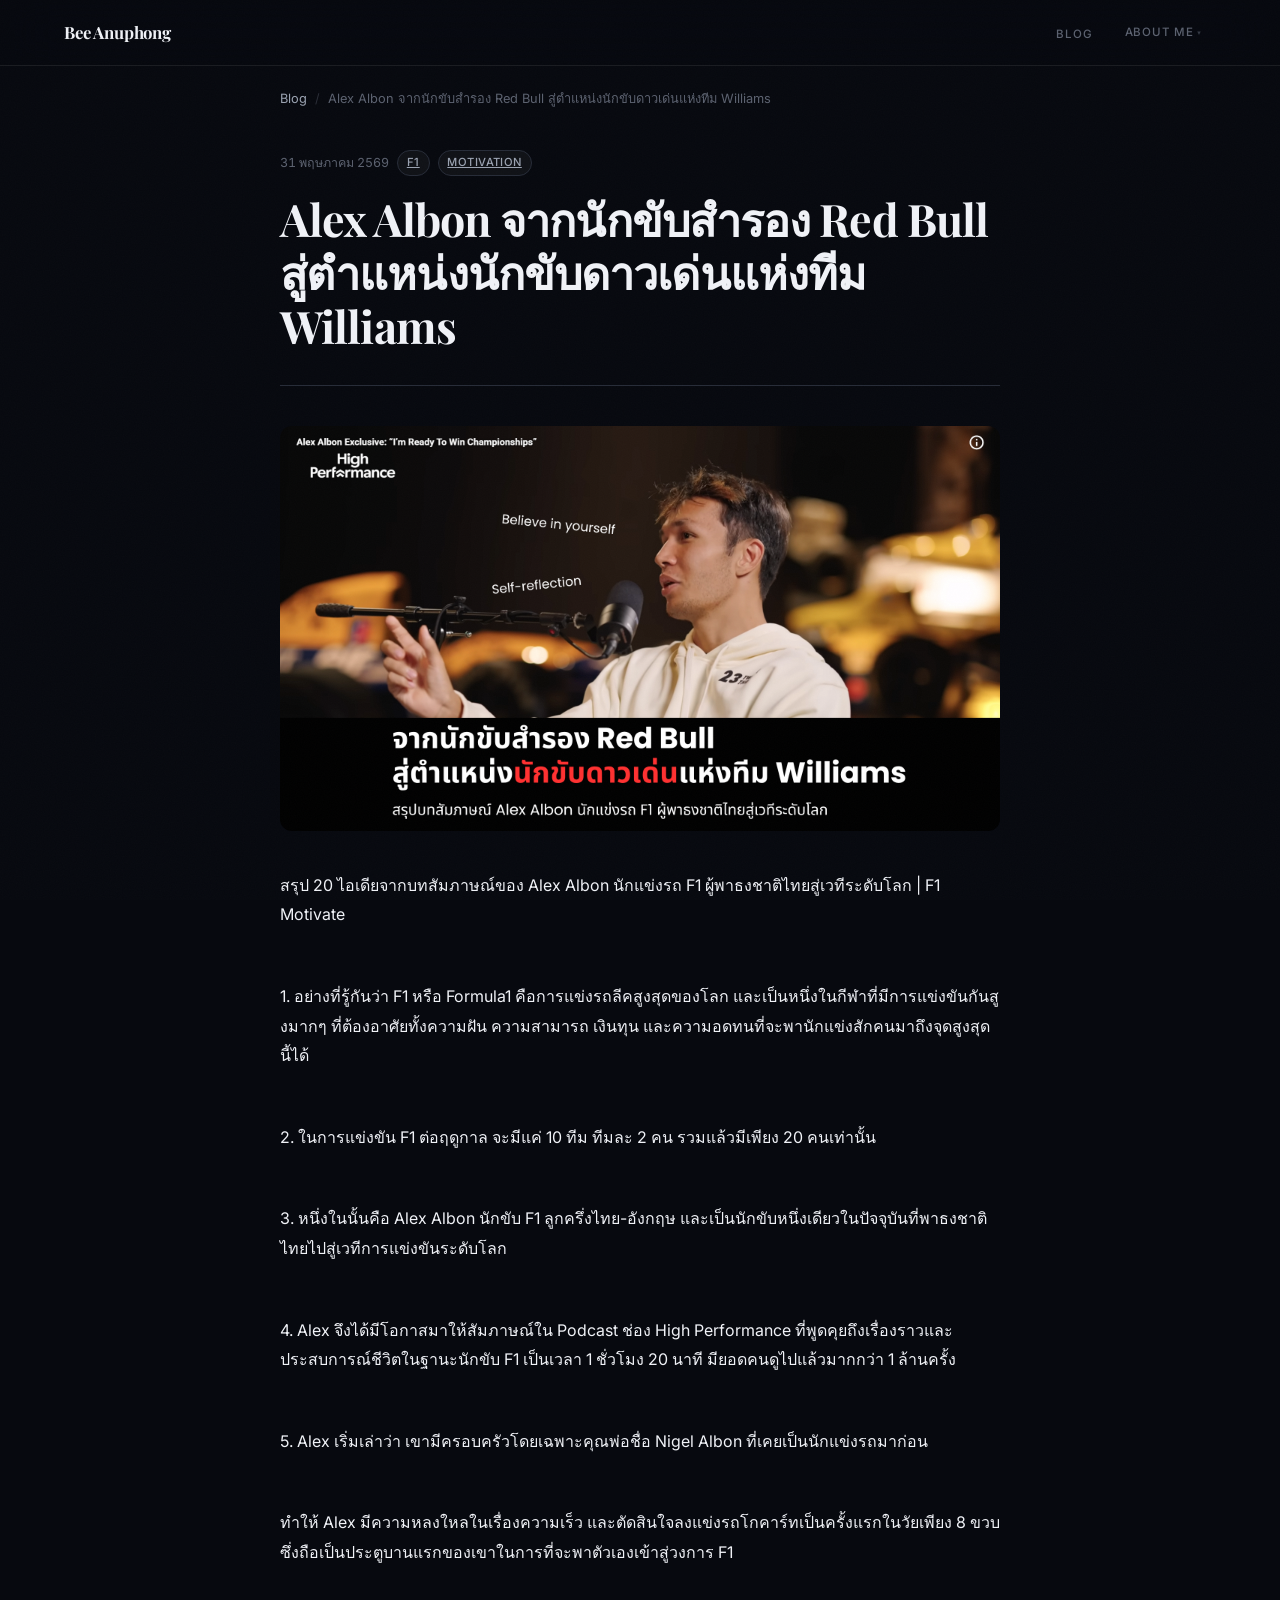
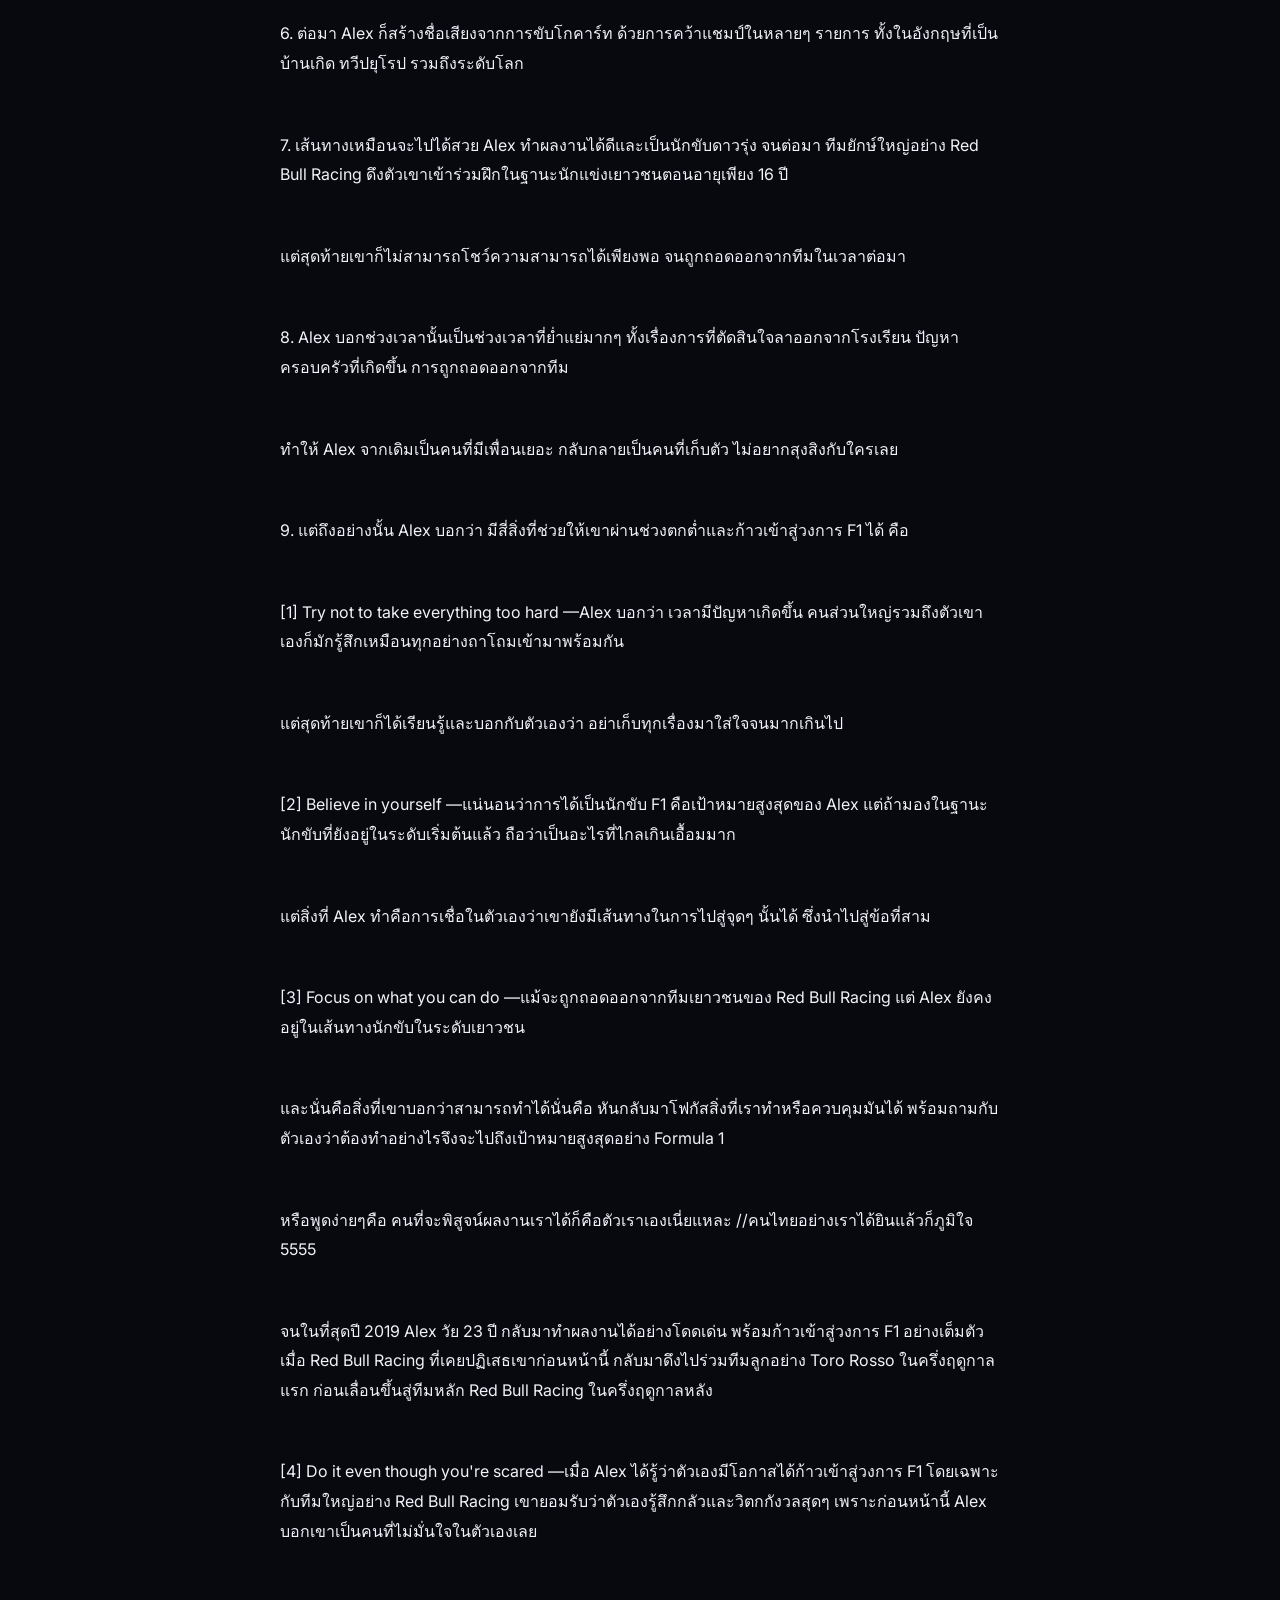
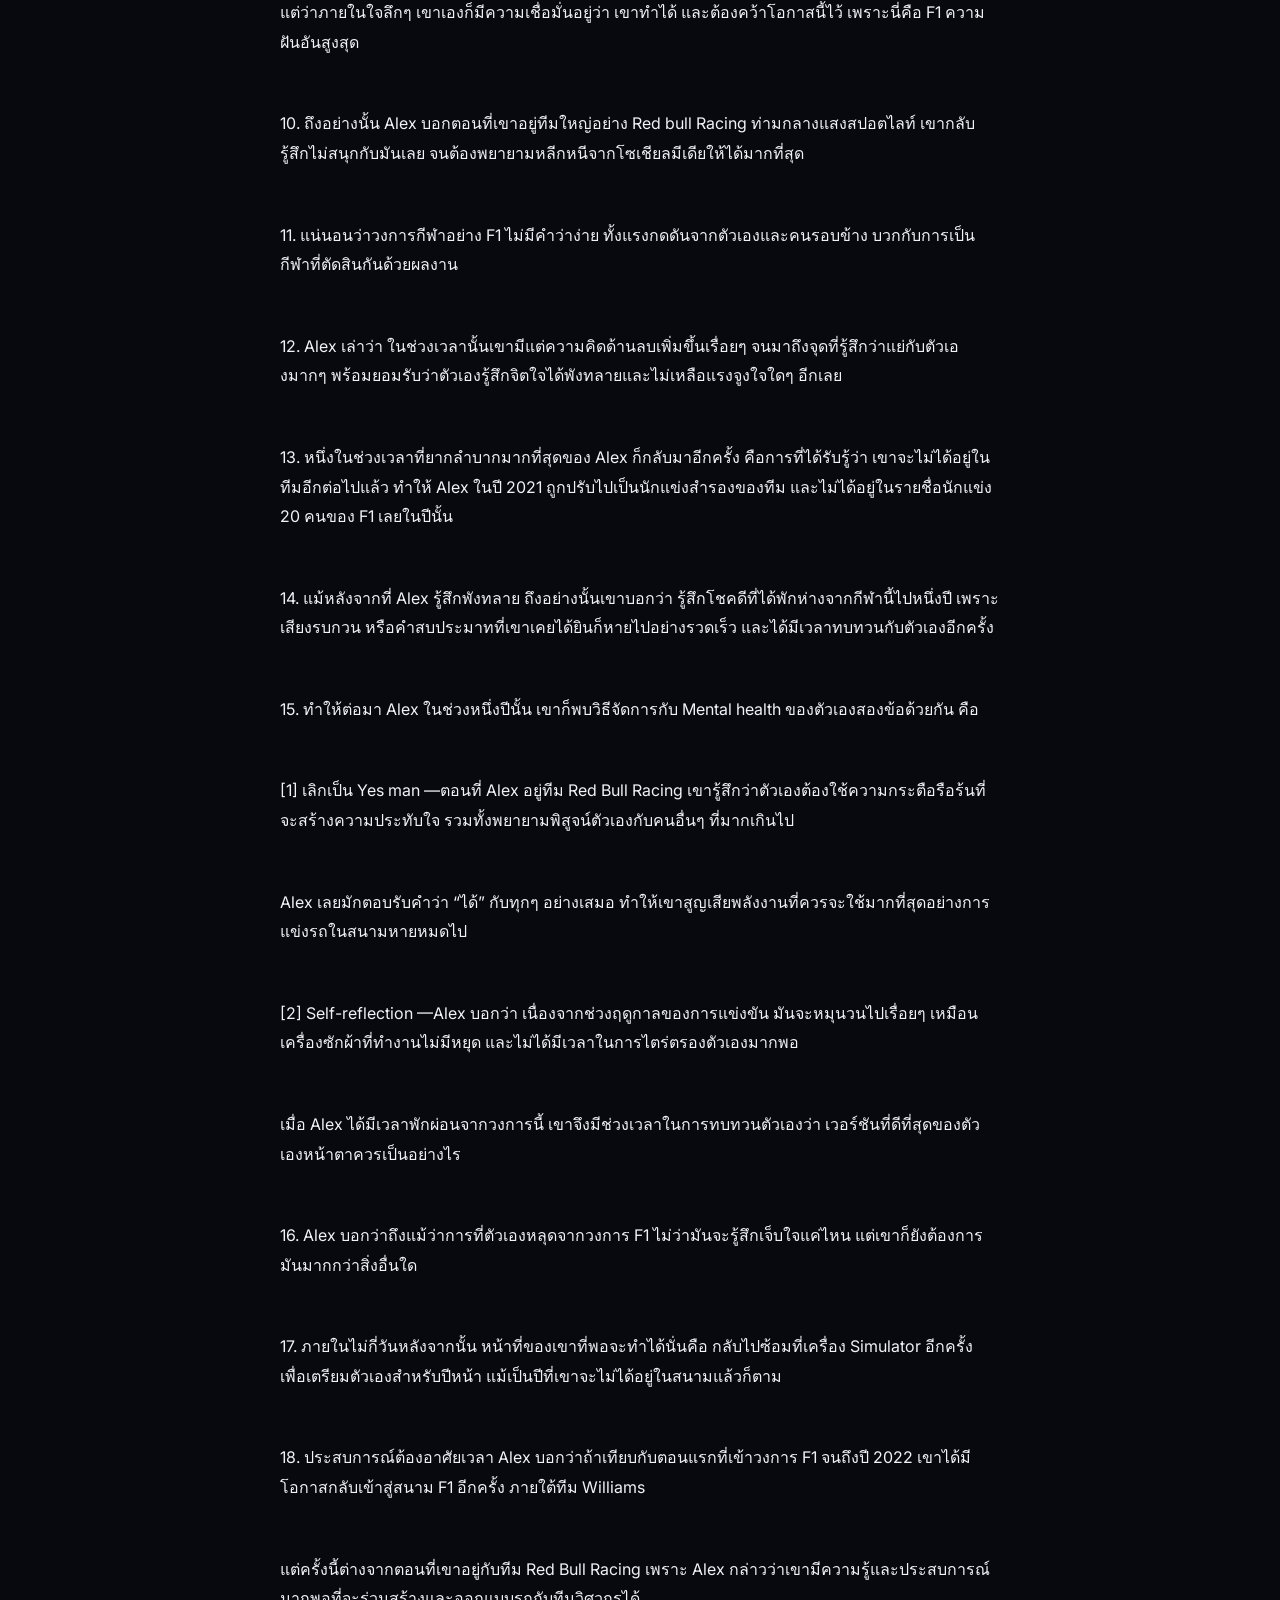
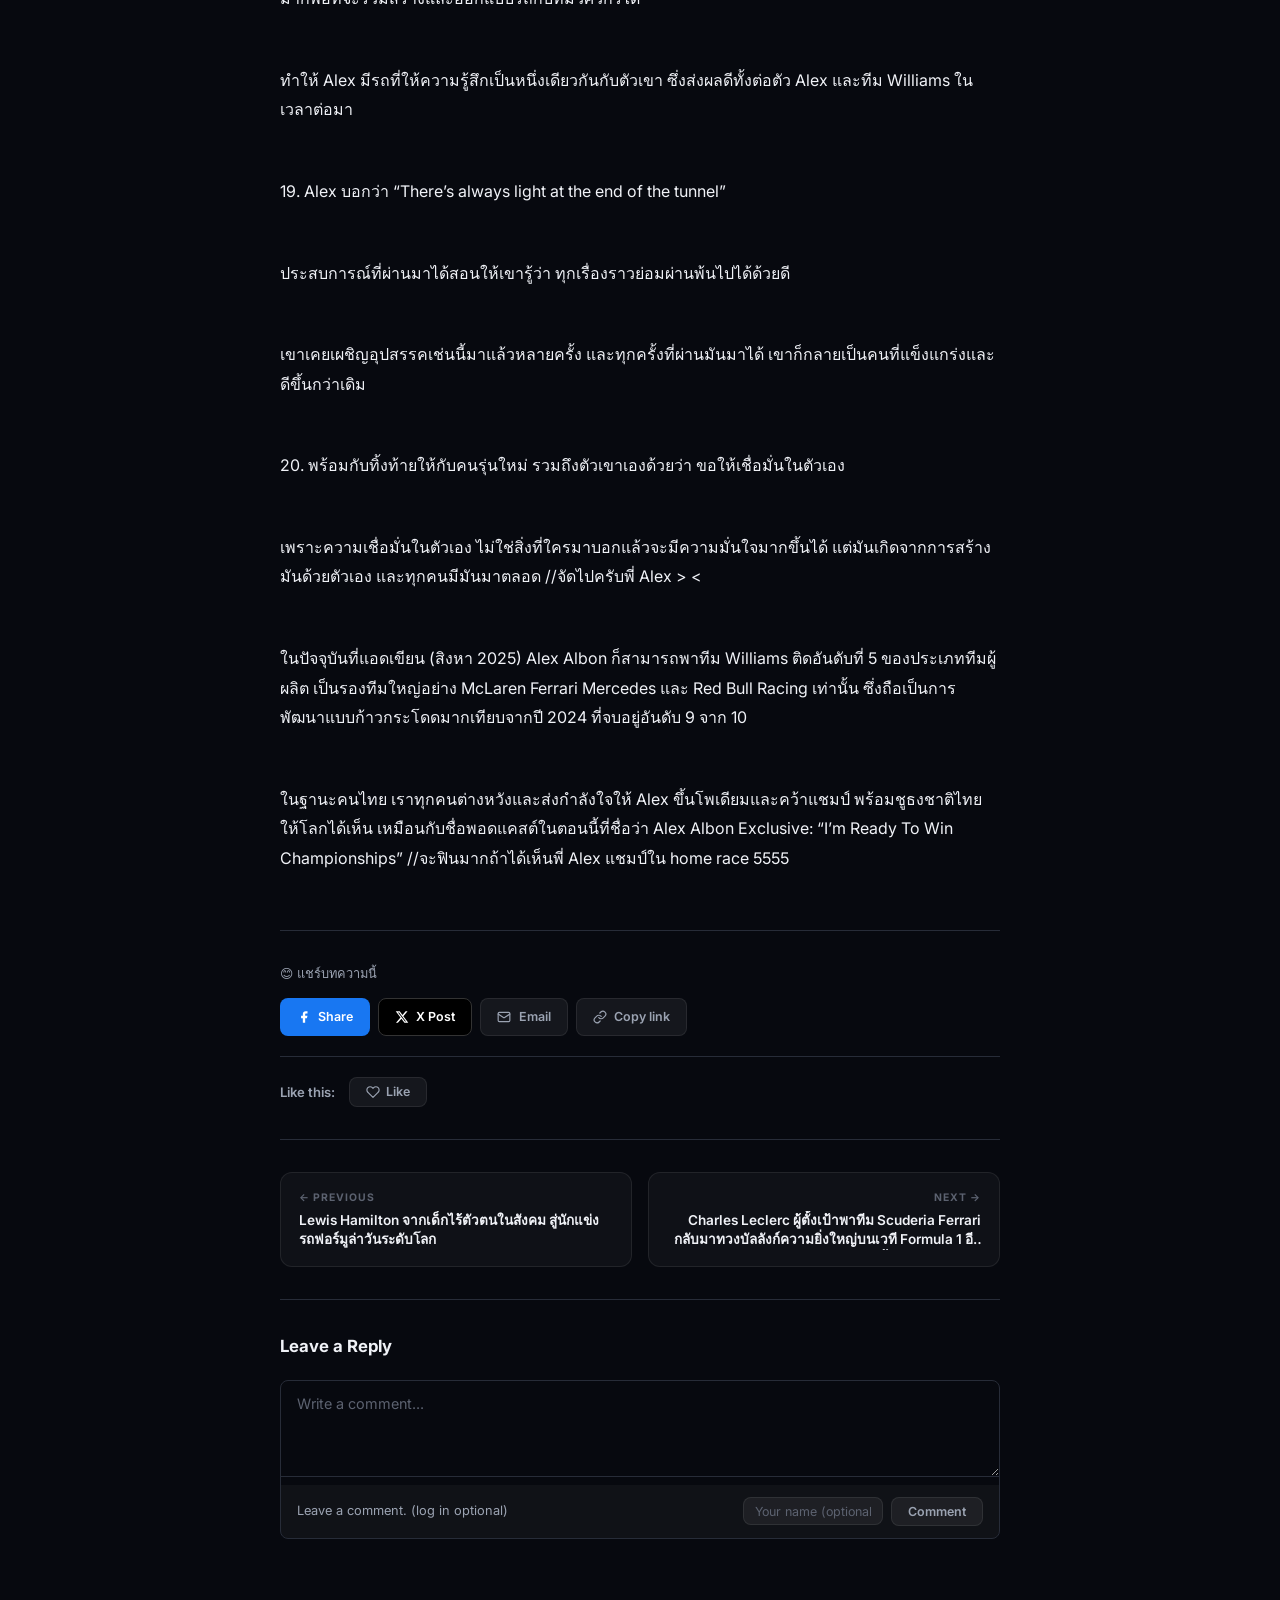
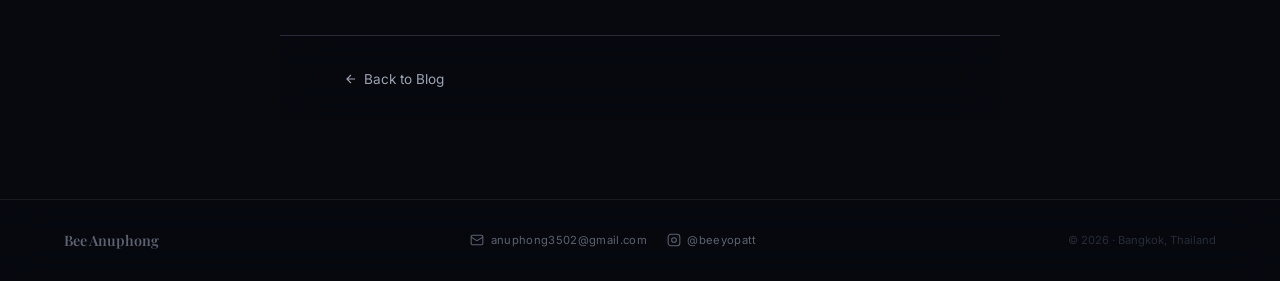
==== commit 067d7fb5: "fix: add share/like/nav/comments to build.js template so they survive rebuilds The build.js script r" ====
--- a/blog/alex-f1-motivation/index.html
+++ b/blog/alex-f1-motivation/index.html
@@ -38,7 +38,7 @@
 .post-header { margin-bottom:2.5rem; }
 .post-meta-row { display:flex; align-items:center; flex-wrap:wrap; gap:0.5rem; margin-bottom:1rem; }
 .post-date { font-size:0.78rem; color:var(--muted); font-variant-numeric:tabular-nums; }
-.post-tag { display:inline-block; font-size:0.7rem; font-weight:500; padding:0.15rem 0.55rem; border-radius:100px; background:var(--glass); border:1px solid var(--dim); color:var(--sub); letter-spacing:0.04em; text-transform:uppercase; text-decoration:none; }
+.post-tag { display:inline-block; font-size:0.7rem; font-weight:500; padding:0.15rem 0.55rem; border-radius:100px; background:var(--glass); border:1px solid var(--dim); color:var(--sub); letter-spacing:0.04em; text-transform:uppercase; }
 .post-title { font-family:var(--serif); font-size:clamp(1.8rem,5vw,2.8rem); font-weight:700; color:var(--text); letter-spacing:-0.02em; line-height:1.2; }
 .post-header-divider { margin-top:2rem; height:1px; background:var(--dim); }
 .post-body { font-size:1rem; line-height:1.85; color:var(--text); }
@@ -286,8 +286,8 @@
       <span class="post-share-label">😊 แชร์บทความนี้</span>
       <div class="post-share-btns">
         <a class="share-btn share-fb" href="https://www.facebook.com/sharer/sharer.php?u=https%3A%2F%2Fbeeanuphong.com%2Fblog%2Falex-f1-motivation%2F" target="_blank" rel="noopener"><svg width="14" height="14" viewBox="0 0 24 24" fill="currentColor"><path d="M18 2h-3a5 5 0 0 0-5 5v3H7v4h3v8h4v-8h3l1-4h-4V7a1 1 0 0 1 1-1h3z"/></svg>Share</a>
-        <a class="share-btn share-x" href="https://twitter.com/intent/tweet?url=https%3A%2F%2Fbeeanuphong.com%2Fblog%2Falex-f1-motivation%2F" target="_blank" rel="noopener"><svg width="14" height="14" viewBox="0 0 24 24" fill="currentColor"><path d="M18.244 2.25h3.308l-7.227 8.26 8.502 11.24H16.17l-5.214-6.817L4.99 21.75H1.68l7.73-8.835L1.254 2.25H8.08l4.713 6.231zm-1.161 17.52h1.833L7.084 4.126H5.117z"/></svg>X Post</a>
-        <a class="share-btn share-email" href="mailto:?subject=Alex+Albon&body=https%3A%2F%2Fbeeanuphong.com%2Fblog%2Falex-f1-motivation%2F"><svg width="14" height="14" viewBox="0 0 24 24" fill="none" stroke="currentColor" stroke-width="2" stroke-linecap="round" stroke-linejoin="round"><rect x="2" y="4" width="20" height="16" rx="2"/><path d="m22 7-8.97 5.7a1.94 1.94 0 0 1-2.06 0L2 7"/></svg>Email</a>
+        <a class="share-btn share-x" href="https://twitter.com/intent/tweet?url=https%3A%2F%2Fbeeanuphong.com%2Fblog%2Falex-f1-motivation%2F&text=Alex%20Albon%20%E0%B8%88%E0%B8%B2%E0%B8%81%E0%B8%99%E0%B8%B1%E0%B8%81%E0%B8%82%E0%B8%B1%E0%B8%9A%E0%B8%AA%E0%B8%B3%E0%B8%A3%E0%B8%AD%E0%B8%87%20Red%20Bull%20%E0%B8%AA%E0%B8%B9%E0%B9%88%E0%B8%95%E0%B8%B3%E0%B9%81%E0%B8%AB%E0%B8%99%E0%B9%88%E0%B8%87%E0%B8%99%E0%B8%B1%E0%B8%81%E0%B8%82%E0%B8%B1%E0%B8%9A%E0%B8%94%E0%B8%B2%E0%B8%A7%E0%B9%80%E0%B8%94%E0%B9%88%E0%B8%99%E0%B9%81%E0%B8%AB%E0%B9%88%E0%B8%87%E0%B8%97%E0%B8%B5%E0%B8%A1%20Williams" target="_blank" rel="noopener"><svg width="14" height="14" viewBox="0 0 24 24" fill="currentColor"><path d="M18.244 2.25h3.308l-7.227 8.26 8.502 11.24H16.17l-5.214-6.817L4.99 21.75H1.68l7.73-8.835L1.254 2.25H8.08l4.713 6.231zm-1.161 17.52h1.833L7.084 4.126H5.117z"/></svg>X Post</a>
+        <a class="share-btn share-email" href="mailto:?subject=Alex%20Albon%20%E0%B8%88%E0%B8%B2%E0%B8%81%E0%B8%99%E0%B8%B1%E0%B8%81%E0%B8%82%E0%B8%B1%E0%B8%9A%E0%B8%AA%E0%B8%B3%E0%B8%A3%E0%B8%AD%E0%B8%87%20Red%20Bull%20%E0%B8%AA%E0%B8%B9%E0%B9%88%E0%B8%95%E0%B8%B3%E0%B9%81%E0%B8%AB%E0%B8%99%E0%B9%88%E0%B8%87%E0%B8%99%E0%B8%B1%E0%B8%81%E0%B8%82%E0%B8%B1%E0%B8%9A%E0%B8%94%E0%B8%B2%E0%B8%A7%E0%B9%80%E0%B8%94%E0%B9%88%E0%B8%99%E0%B9%81%E0%B8%AB%E0%B9%88%E0%B8%87%E0%B8%97%E0%B8%B5%E0%B8%A1%20Williams&body=https%3A%2F%2Fbeeanuphong.com%2Fblog%2Falex-f1-motivation%2F"><svg width="14" height="14" viewBox="0 0 24 24" fill="none" stroke="currentColor" stroke-width="2" stroke-linecap="round" stroke-linejoin="round"><rect x="2" y="4" width="20" height="16" rx="2"/><path d="m22 7-8.97 5.7a1.94 1.94 0 0 1-2.06 0L2 7"/></svg>Email</a>
         <button class="share-btn share-copy" id="btn-copy-link"><svg width="14" height="14" viewBox="0 0 24 24" fill="none" stroke="currentColor" stroke-width="2" stroke-linecap="round" stroke-linejoin="round"><path d="M10 13a5 5 0 0 0 7.54.54l3-3a5 5 0 0 0-7.07-7.07l-1.72 1.71"/><path d="M14 11a5 5 0 0 0-7.54-.54l-3 3a5 5 0 0 0 7.07 7.07l1.71-1.71"/></svg><span>Copy link</span></button>
       </div>
     </div>
